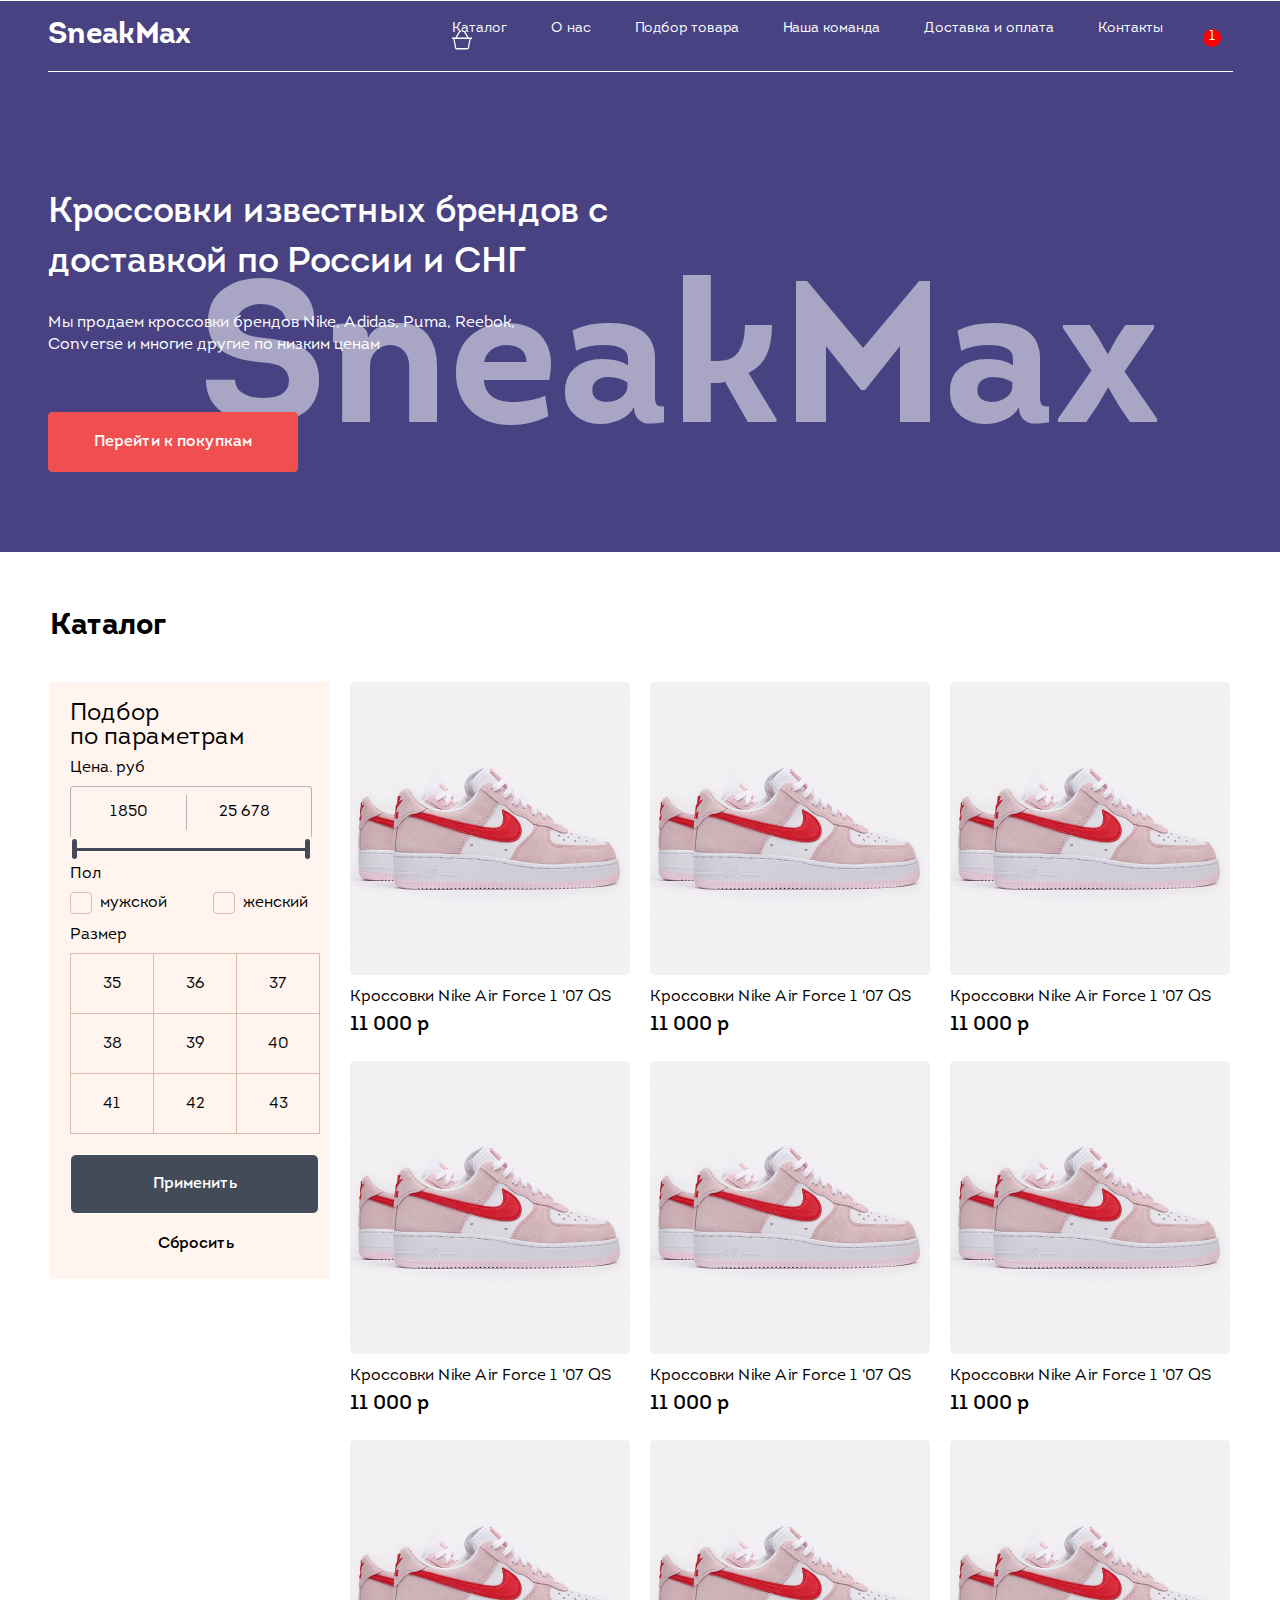
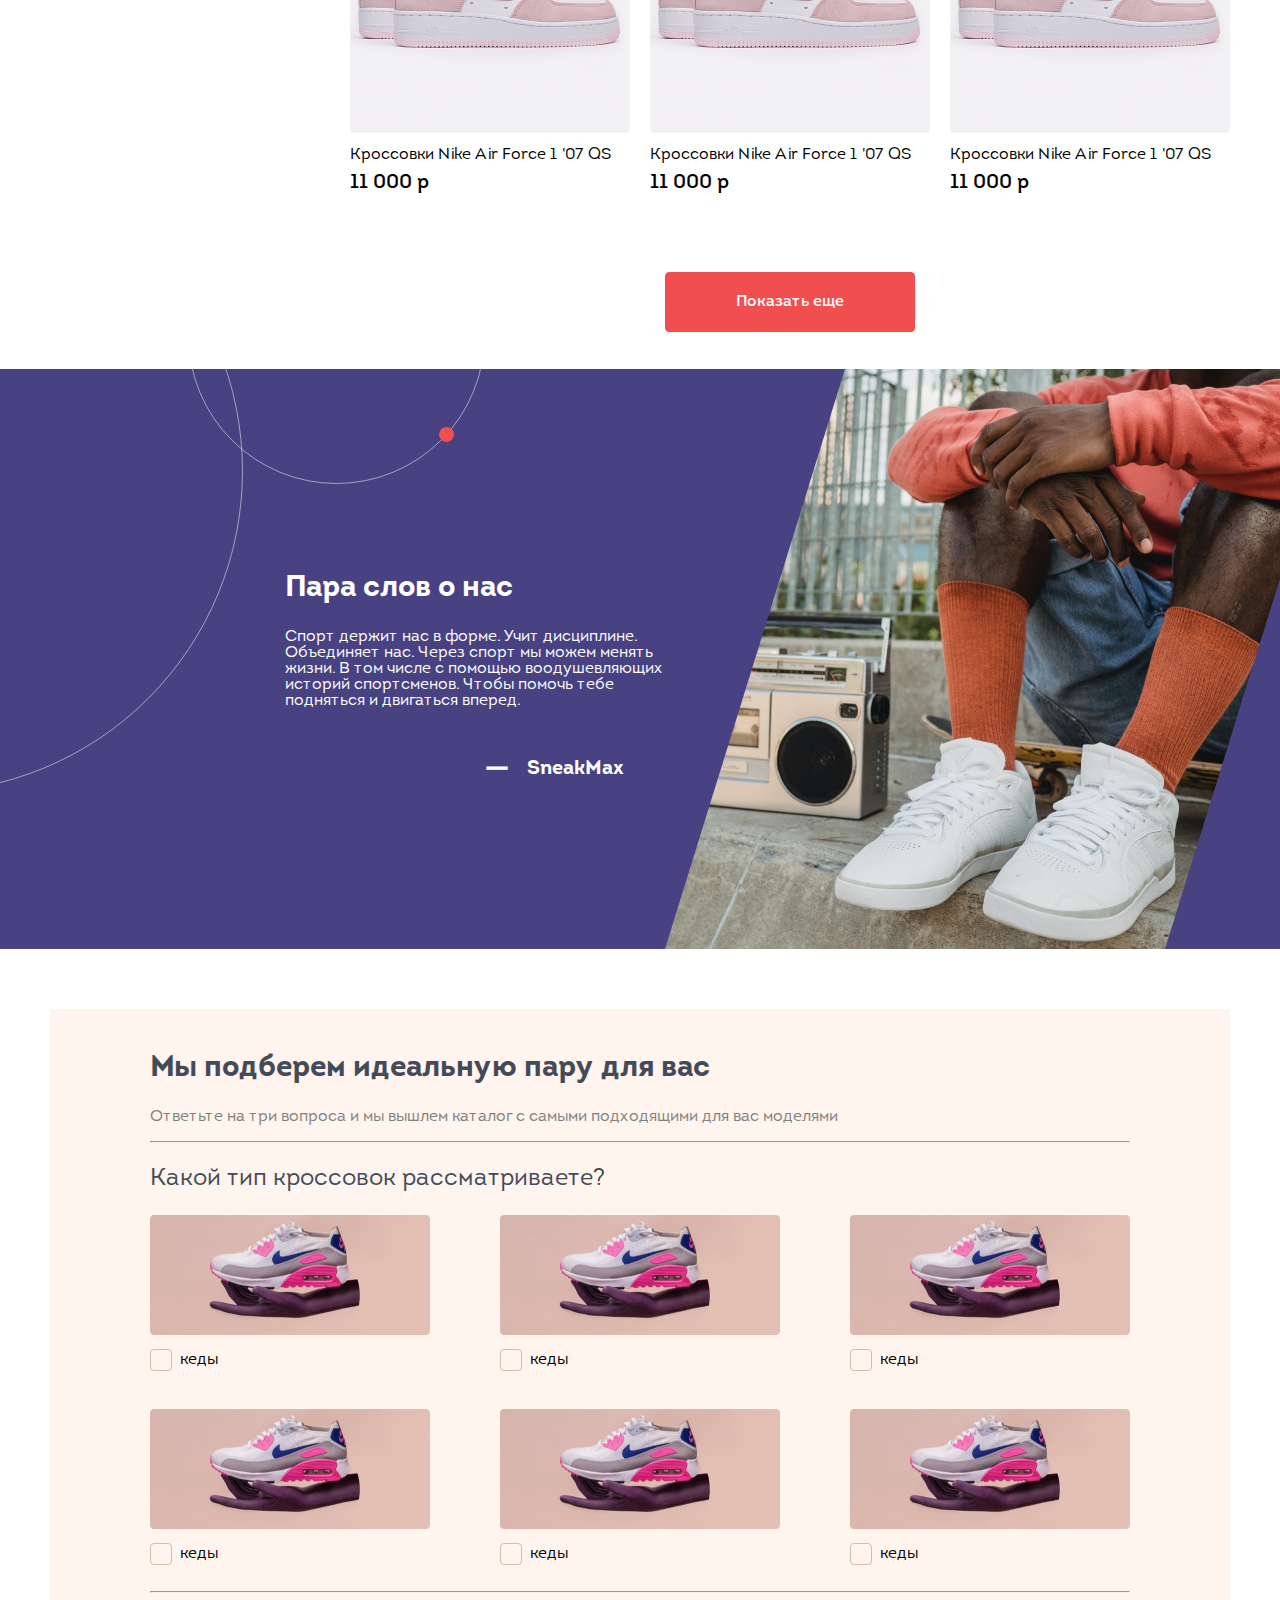
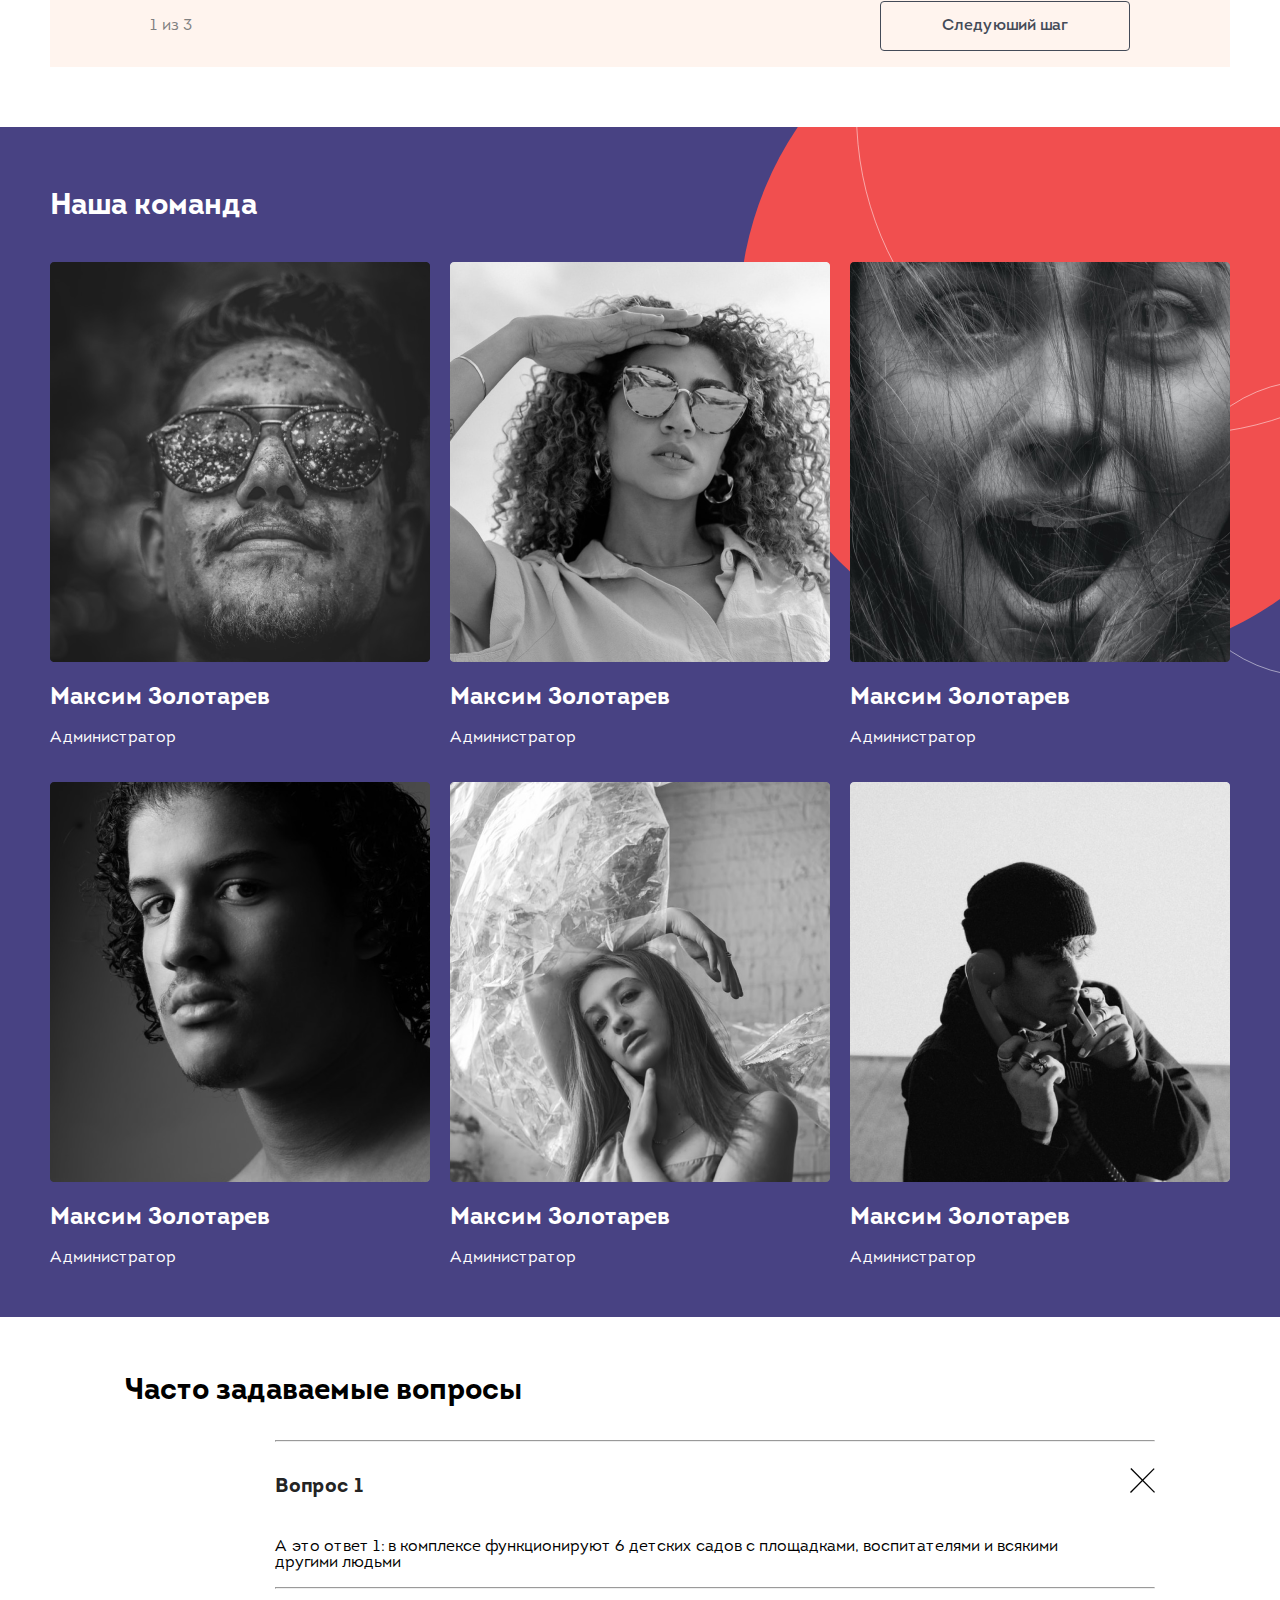
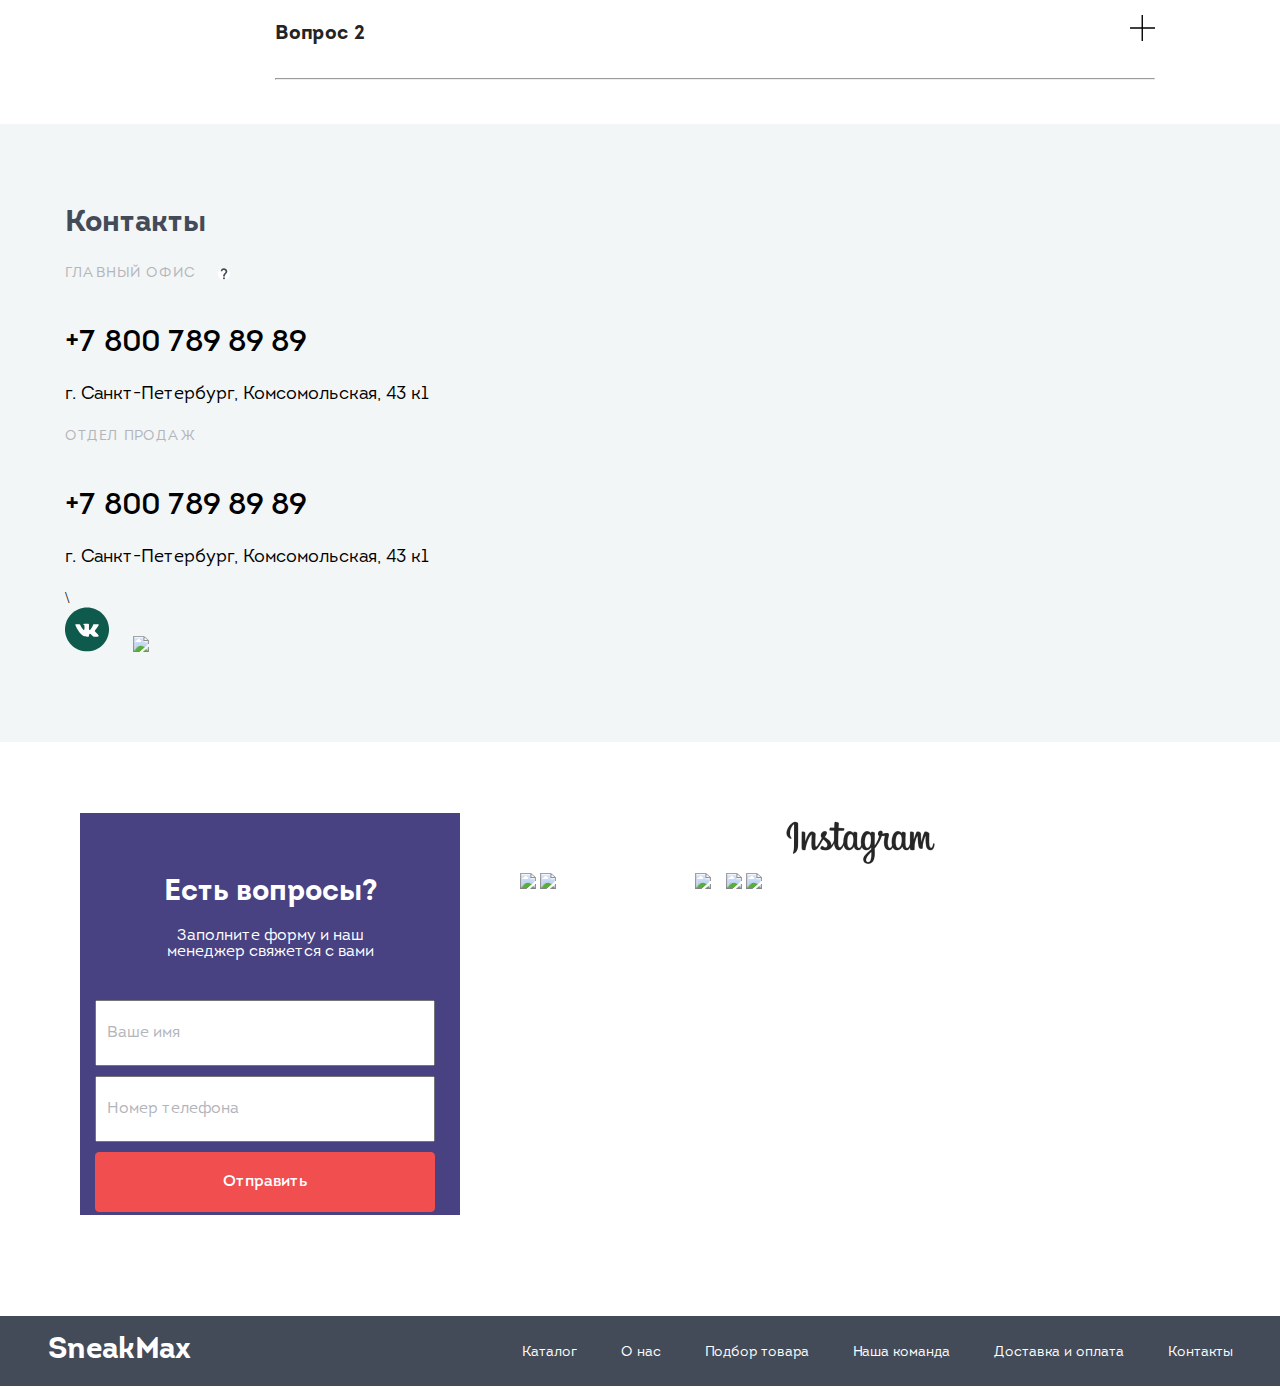
==== index.html @ 901d93c6 "Add files via upload" ====
<!DOCTYPE html>

<html xmlns="http://www.w3.org/1999/xhtml">
<head>
    <meta charset="utf-8" />
    <title>sneakMax</title>
    <link rel="stylesheet" href="css/style.css">
    <link rel="stylesheet" href="css/TwoRangers.css">
    <link rel="stylesheet" href="css/styleCheckbox.css">
    <link rel="stylesheet" href="css/styleTooltip.css">
</head>
<body>
    <header>
        <div id="divHeadNav">
            <h2>SneakMax</h2>
            <ul>
                <a href="#divCatalog"><li>Каталог</li></a>
                <a href="#divPairWordAboutUs"><li>О нас</li></a>
                <a href="#divSelectionForYou"><li>Подбор товара</li></a>
                <a href="#divOurTeam"><li>Наша команда</li></a>
                <a  href="#"> <li>Доставка и оплата</li></a>
                <a href="#contact"><li>Контакты</li></a>
                <li>
                    <!--Корзина --><img src="img/basket.svg">
                    <!--<div id="countBasket">1</div>-->
                </li>

            </ul>
            <div id="countBasket">1</div>
        </div>
    </header>
    <div id="divLogo">
        <div id="divLogoCont">
            <div id="divLogoText">
                <h1>
                    Кроссовки известных брендов
                    с доставкой по России и СНГ
                </h1>
                <p>
                    Мы продаем кроссовки брендов Nike, Adidas, Puma, Reebok, Converse и многие другие по низким ценам
                </p>
                <button class="buttonRed">Перейти к покупкам</button>
            </div>
            <div id="divLogoBigText">
                SneakMax
            </div>
        </div>
    </div>
    <div id="divCatalog">
        <div id="divCatalogCont">
            <h2>Каталог</h2>
            <div id="divCatalogFlex">
                <div id="divSelectionParam">

                    <div id="divSelectionParam2">
                        <h3>Подбор<br> по параметрам</h3>
                        <p>Цена. руб</p>
                        <div id="divPriceCont">
                            <div id="priceMin">
                                1850
                            </div>
                            <div id="priceMax">
                                25 678
                            </div>
                        </div>
                        <div class="rangeslider">
                            <input class="min input-ranges" name="range_1" type="range" min="1" max="10000" value="1">
                            <input class="max input-ranges" name="range_1" type="range" min="1" max="10000" value="10000">
                        </div>
                        <p>Пол</p>
                        <div id="divCheckbox">
                            <div class="checkboxGender">
                                <input type="checkbox" class="custom-checkbox" id="checkbox1">
                                <label for="checkbox1"></label>
                                <label for="checkbox1" class="labelForCheckbox">мужской</label>
                            </div>
                            <div class="checkboxGender">
                                <input type="checkbox" class="custom-checkbox" id="checkbox2">
                                <label for="checkbox2"></label>
                                <label for="checkbox2" class="labelForCheckbox">женский</label>
                            </div>
                        </div>
                        <p>Размер</p>
                        <table>
                            <tr>
                                <td>35</td>
                                <td>36</td>
                                <td>37</td>
                            </tr>
                            <tr>
                                <td>38</td>
                                <td>39</td>
                                <td>40</td>
                            </tr>
                            <tr>
                                <td>41</td>
                                <td>42</td>
                                <td>43</td>
                            </tr>
                        </table>
                        <button id="buttonApplyParam">Применить</button>
                        <buttom id="resetParam">Сбросить</buttom>
                    </div>


                </div>
                <div id="divSelectionProd">
                    <div>
                        <div class="product">
                            <img src="img/product.png">
                            <p>Кроссовки Nike Air Force 1 '07 QS</p>
                            <h4>11 000 р</h4>
                        </div>

                        <div class="product">
                            <img src="img/product.png">
                            <p>Кроссовки Nike Air Force 1 '07 QS</p>
                            <h4>11 000 р</h4>
                        </div>

                        <div class="product">
                            <img src="img/product.png">
                            <p>Кроссовки Nike Air Force 1 '07 QS</p>
                            <h4>11 000 р</h4>
                        </div>

                        <div class="product">
                            <img src="img/product.png">
                            <p>Кроссовки Nike Air Force 1 '07 QS</p>
                            <h4>11 000 р</h4>
                        </div>

                        <div class="product">
                            <img src="img/product.png">
                            <p>Кроссовки Nike Air Force 1 '07 QS</p>
                            <h4>11 000 р</h4>
                        </div>

                        <div class="product">
                            <img src="img/product.png">
                            <p>Кроссовки Nike Air Force 1 '07 QS</p>
                            <h4>11 000 р</h4>
                        </div>

                        <div class="product">
                            <img src="img/product.png">
                            <p>Кроссовки Nike Air Force 1 '07 QS</p>
                            <h4>11 000 р</h4>
                        </div>

                        <div class="product">
                            <img src="img/product.png">
                            <p>Кроссовки Nike Air Force 1 '07 QS</p>
                            <h4>11 000 р</h4>
                        </div>

                        <div class="product">
                            <img src="img/product.png">
                            <p>Кроссовки Nike Air Force 1 '07 QS</p>
                            <h4>11 000 р</h4>
                        </div>

                        <!--<div class="product">
                            <img src="img/product.png">
                            <p>Кроссовки Nike Air Force 1 '07 QS</p>
                            <h4>11 000 р</h4>
                        </div>

                        <div class="product">
                            <img src="img/product.png">
                            <p>Кроссовки Nike Air Force 1 '07 QS</p>
                            <h4>11 000 р</h4>
                        </div>

                        <div class="product">
                            <img src="img/product.png">
                            <p>Кроссовки Nike Air Force 1 '07 QS</p>
                            <h4>11 000 р</h4>
                        </div>-->

                    </div>
                    <button class="buttonRed">Показать еще</button>
                </div>
            </div>
        </div>
    </div>
    <div id="divPairWordAboutUs">
        <div id="divPairWordCont">
            <div id="imgFigure">
                <img src="img/figureCircles.svg">
            </div>
            <div id="wordAboutUs">
                <h2>Пара слов о нас</h2>
                <p>
                    Спорт держит нас в форме. Учит дисциплине. Объединяет нас. Через спорт мы можем менять жизни.
                    В том числе с помощью воодушевляющих историй спортсменов.
                    Чтобы помочь тебе подняться и двигаться вперед.

                </p>
                <blockquote><span>&#9135; &nbsp;</span>SneakMax</blockquote>
            </div>
            <div id="divImgAboutUs">
                <img src="img/aboutUs.png">
            </div>
        </div>
    </div>
    <div id="divSelectionForYou">
        <div id="divSelectionForYouCont">
            <h2>Мы подберем идеальную пару для вас</h2>
            <p>Ответьте на три вопроса и мы вышлем каталог с самыми подходящими для вас моделями </p>
            <hr>
            <h3>Какой тип кроссовок рассматриваете?</h3>
            <div id="divTypeSneakersFlex">
                <div class="typeSneakers">
                    <img src="img/photoSneaker.png">
                    <input type="checkbox" class="custom-checkbox" id="checkboxTypeSneakers1">
                    <label for="checkboxTypeSneakers1"></label>
                    <label for="checkboxTypeSneakers1" class="labelForCheckbox">кеды</label>
                </div>

                <div class="typeSneakers">
                    <img src="img/photoSneaker.png">
                    <input type="checkbox" class="custom-checkbox" id="checkboxTypeSneakers2">
                    <label for="checkboxTypeSneakers2"></label>
                    <label for="checkboxTypeSneakers2" class="labelForCheckbox">кеды</label>
                </div>

                <div class="typeSneakers">
                    <img src="img/photoSneaker.png">
                    <input type="checkbox" class="custom-checkbox" id="checkboxTypeSneakers3">
                    <label for="checkboxTypeSneakers3"></label>
                    <label for="checkboxTypeSneakers3" class="labelForCheckbox">кеды</label>
                </div>

                <div class="typeSneakers">
                    <img src="img/photoSneaker.png">
                    <input type="checkbox" class="custom-checkbox" id="checkboxTypeSneakers4">
                    <label for="checkboxTypeSneakers4"></label>
                    <label for="checkboxTypeSneakers4" class="labelForCheckbox">кеды</label>
                </div>

                <div class="typeSneakers">
                    <img src="img/photoSneaker.png">
                    <input type="checkbox" class="custom-checkbox" id="checkboxTypeSneakers5">
                    <label for="checkboxTypeSneakers5"></label>
                    <label for="checkboxTypeSneakers5" class="labelForCheckbox">кеды</label>
                </div>

                <div class="typeSneakers">
                    <img src="img/photoSneaker.png">
                    <input type="checkbox" class="custom-checkbox" id="checkboxTypeSneakers6">
                    <label for="checkboxTypeSneakers6"></label>
                    <label for="checkboxTypeSneakers6" class="labelForCheckbox">кеды</label>
                </div>
            </div>
            <hr>
            <div id="divNextStepFlex">
                <p>
                    1 из 3
                </p>
                <!--<div>-->
                <button class="buttonWhite" id="btnNextStep">Следуюший шаг</button>
                <!--</div>-->
            </div>
        </div>
    </div>
    <div id="divOurTeam">
        <div id="circlesRed">
            <img src="img/figureCirclesRed.svg">
        </div>
        <div id="divOurTeamCont">
            <h2>Наша команда</h2>
            <div id="divOurTeamFlex">
                <div class="memberTeam">
                    <img src="img/memberTeam1.png">
                    <h4>Максим Золотарев</h4>
                    <p>Администратор</p>
                </div>

                <div class="memberTeam">
                    <img src="img/memberTeam2.png">
                    <h4>Максим Золотарев</h4>
                    <p>Администратор</p>
                </div>

                <div class="memberTeam">
                    <img src="img/memberTeam3.png">
                    <h4>Максим Золотарев</h4>
                    <p>Администратор</p>
                </div>

                <div class="memberTeam">
                    <img src="img/memberTeam4.png">
                    <h4>Максим Золотарев</h4>
                    <p>Администратор</p>
                </div>

                <div class="memberTeam">
                    <img src="img/memberTeam5.png">
                    <h4>Максим Золотарев</h4>
                    <p>Администратор</p>
                </div>

                <div class="memberTeam">
                    <img src="img/memberTeam6.png">
                    <h4>Максим Золотарев</h4>
                    <p>Администратор</p>
                </div>
            </div>

        </div>
    </div>
    <div id="FAQ">
        <h2>Часто задаваемые вопросы</h2>
        <div id="questions">
            <hr>
            <div id="firstQuestion">
                <div class="QFlex" id="firstQuestionFlex">
                    <h4>Вопрос 1</h4>
                    <div><img src="img/cross.svg"></div>
                </div>
                <p>
                    А это ответ 1: в комплексе функционируют 6 детских садов с площадками,
                    воспитателями и всякими другими людьми
                </p>
            </div>
            <div id="otherQuestion">
                <hr>
                <div class="QFlex" id="otherQuestionFlex">
                    <h4>Вопрос 2</h4>
                    <div><img src="img/plus.svg"></div>
                </div>
                <hr>
            </div>
        </div>
    </div>
    <div id="contact">
        <div id="contactCont">
            <div id="contactFlex">
                <div id="contactText">
                    <h2>Контакты</h2>
                    <p class="office">
                        ГЛАВНЫЙ ОФИС
                        <span class="tooltip">
                            <button class="tooltip-toggle" type="button">
                                <img class="tooltip-icon" src="img/iconTooltip.svg">
                                <!--<svg class="tooltip-icon" width="9" height="9" viewBox="0 0 1 9" fill="currentColor"
                                     xmlns="http://www.w3.org/2000/svg">
                                    <g clip-path="url(#a)">
                                        <path d="M0 9h1V3H0v6ZM1 0H0v1h1V0Z" />
                                    </g>
                                </svg>-->
                            </button>
                            <span class="tooltip-text">
                                Адрес и телефон для корреспонденции, инвесторов.
                                Вопросы о доставке, качестве обслуживания и
                                товара просьба задавать в отдел продаж
                            </span>
                        </span>
                    </p>
                    <h4 class="telephone">+7 800 789 89 89</h4>
                    <p class="address">г. Санкт-Петербург, Комсомольская, 43 к1</p>
                    <p class="office">ОТДЕЛ ПРОДАЖ</p>
                    <h4 class="telephone">+7 800 789 89 89</h4>
                    <p class="address">г. Санкт-Петербург, Комсомольская, 43 к1</p>\
                    <div id="socialNetwork">
                        <a href="#"><img src="img/VK.svg"></a>
                        <a href="#"><img src="img/instagram.svg"></a>
                    </div>
                </div>
                <div id="contactMap">
                    <iframe src="https://yandex.ru/map-widget/v1/?um=constructor%3A0d640aa5077fbe593d0ab89a2c217d82729e7c5f0c27192cd488b06a9375fa2f&amp;source=constructor" width="680" height="497" frameborder="0"></iframe>
                </div>
            </div>
        </div>
    </div>
    <div id="divLastBlok">
        <div id="divLastBlokCont">
            <div id="divLastBlokFlex">
                <div id="divEndForm">
                    <h2>Есть вопросы?</h2>
                    <p>
                        Заполните форму и наш<br> менеджер свяжется с вами
                    </p>
                    <form>
                        <!-- <div>-->
                        <input type="text" value="&nbsp;&nbsp;Ваше имя">
                        <input type="text" value="&nbsp;&nbsp;Номер телефона">
                        <button class="buttonRed">Отправить</button>
                        <!-- </div>-->
                    </form>
                </div>
                <div id="divInstagram">
                    <div id="divLogoInstagram">
                        <img src="img/instagram_logo1.png">
                    </div>
                    <div id="divInstagramFlex">
                        <div class="twoImage">
                            <img src="img/rectangle1.jpg">
                            <img src="img/rectangle2.jpg">
                        </div>
                        <div class="oneImage">
                            <img src="img/rectangle3.jpg">
                        </div>
                        <div class="twoImage">
                            <img src="img/rectangle4.jpg">
                            <img src="img/rectangle5.jpg">
                        </div>
                    </div>
                </div>
            </div>
        </div>
    </div>
    <footer>
        <div id="divHeadFooter">
            <h2>SneakMax</h2>
            <ul>
                <a href="#divCatalog">
                <li>Каталог</li></a>
                <a href="#divPairWordAboutUs">
                <li>О нас</li></a>
                <a href="#divSelectionForYou">
                <li>Подбор товара</li></a>
                <a href="#divOurTeam">
                <li>Наша команда</li></a>
                <a href="#">
                <li>Доставка и оплата</li></a>
                <a href="#contact">
                <li>Контакты</li></a>
                <!--   <li>Каталог</li>
       <li>О нас</li>
       <li>Подбор товара</li>
       <li>Наша команда</li>
       <li>Доставка и оплата</li>
       <li>Контакты</li>-->
                <!--<li>-->
                <!--Корзина --><!--<img src="img/basket.svg">-->
                <!--<div id="countBasket">1</div>-->
                <!--</li>-->

            </ul>
            <!--<div id="countBasket">1</div>-->
        </div>
    </footer>
</body>
</html>
---- css/style.css ----
@font-face{
    font-family: 'Intro Book';
    src: url(../fonts/Intro-Book.ttf);
}
@font-face{
    font-family: 'Intro Regular';
    src: url(../fonts/Intro-Regular.ttf);
}
@font-face{
    font-family: 'Intro Bold';
    src: url(../fonts/Intro-Bold.ttf);
}
body {
    margin: 0;
}
a{
    font-family: Intro Book;
    font-size: 14px;
    font-weight: 400;
    line-height: 14px;
    color: white;
}
li {
    font-family: Intro Book;
    font-size: 14px;
    font-weight: 400;
    line-height: 14px;
    /*text-align: left;*/

}
h1{
    font-family: Intro Regular;
    font-size: 36px;
    font-weight: 400;
    line-height: 36px;
    /*text-align: left;*/
}
h2{
    font-family: Intro Bold;
    font-size: 30px;
    font-weight: 700;
    line-height: 30px;
    /*text-align: left;*/

}
h3{
    font-family: Intro Book;
    font-size: 24px;
    font-weight: 400;
    line-height: 24px;
    text-align: left;

}
p{
    font-family: Intro Book;
    font-size: 16px;
    font-weight: 400;
    line-height: 16px;
    text-align: left;

}
.buttonRed{
    width: 250px;
    height: 60px;
    /*margin-top: 40px;*/
    background-color: #F14F4F;
    border: 1px solid #F14F4F;
    border-radius: 4px;
    font-family: Intro Regular;
    font-size: 16px;
    font-weight: 400;
    line-height: 16px;
    text-align: center;
    color: white;
}
.buttonRed:hover{
    background-color:#CC4949;
}
.buttonRed:active{
    background-color:#8C2828;
}


.buttonWhite{
    width: 250px;
    height: 50px;
    /*margin-top: 40px;*/
    background-color: #FFFFFF00;
    border: 1px solid #444B58;
    border-radius: 4px;
    font-family: Intro Regular;
    font-size: 16px;
    font-weight: 400;
    line-height: 16px;
    text-align: center;
    color: #444B58;
}
/*.buttonWhite:hover{
    background-color:#CC4949;
}*/
.buttonWhite:active{
    background-color: #444B58;
    color: white;
}
header{
    position: fixed;
    width: 100%;
    height: 70px;
    top: 1px;
    background-color: #484283;
    z-index: 1000;
}
header #divHeadNav{
    display: flex;
    align-items:center;
    justify-content: space-between;
    width: 1185px;
    height: 70px;
    margin: 0 auto 0 auto;
  /*  padding-top: 10px;*/
    border-bottom: 1px solid white;
    background-color: #484283;
    color: white;
}
header #divHeadNav h2{
   /* margin-top: 0*/;
}
header #divHeadNav ul{
    margin: 0 0 0 180px;
}
header #divHeadNav li{
    display: inline-block;
    margin-left: 40px;
    margin-top: -20px; 
    list-style-type: none;
  /*  vertical-align: baseline;*/
}
header #divHeadNav li:first-child{
    margin-top: 1px;
    /*color: red;*/
}
#countBasket{
    position: relative;
    width: 18px;
    height: 18px;
    top: 2px;
    left: -12px;
    background-color: red;
    border-radius: 15px;
    font-family: Intro Book;
    font-size: 14px;
    font-weight: 400;
    text-align:center;
}

/*
    ������ ������� �������� ����������� �����
*/

#divLogo{

    width: 100%;
    height: 528px;
    background-color:#484283;
}
#divLogo #divLogoCont{
    position: relative;
    width: 1185px;
    height: 300px;
    top: 164px;
    margin: 0 auto 0 auto;
    z-index: 1;
}
#divLogo #divLogoCont #divLogoText{
    position: relative;
    width: 580px;
    color: white;
    z-index: 10;
}
#divLogo #divLogoCont #divLogoText h1{
    line-height: 50px;
}
#divLogo #divLogoCont #divLogoText p{
    width: 480px;
    line-height: 22px;
}
#divLogo #divLogoCont #divLogoText button{
    margin-top: 40px;
}
/*#divLogo #divLogoCont #divLogoText button{
    width: 250px;
    height: 60px;
    margin-top: 40px;
    background-color: #F14F4F;
    border: 1px solid #F14F4F;
   
}*/
#divLogo #divLogoCont #divLogoBigText{
    position: relative;
    left: 150px;
    top: -200px;
    width: 980px;
    font-family: Intro Bold;
    font-size: 200px;
    font-weight: 700;
    line-height: 200px;
    text-align: left;
    color: #FFFFFF88;
    z-index: 5;
}
/*
   ����� ������ ������� �������� ����������� �����
*/
/*
   ������ �������
*/
#divCatalog{
    width: 100%;
    min-height: 1357px;
}
#divCatalogCont{
    width: 1180px;
    height: 1257px;
    margin: 60px auto 0 auto;
}
#divCatalogCont h2{
   
    margin-bottom: 40px;
}
#divCatalogFlex{
    display: flex;
}
/* ������ ���a������*/

#divCatalogFlex #divSelectionParam{
    width: 280px;
    height: 597px;
    background-color: #FFF4EE;
}
#divCatalogFlex #divSelectionParam #divSelectionParam2{
    padding-top: 20px;
    margin-left: 20px;
}
#divCatalogFlex #divSelectionParam #divSelectionParam2 h3{
    margin: 0;
}
#divCatalogFlex #divSelectionParam #divSelectionParam2 p{
    margin: 10px 0; ;
}
#divPriceCont{
    display: flex;
    align-items: center;
    width: 240px;
    height: 50px;
    border: 1px solid #B2B5BB;
    border-bottom: none;
    border-radius: 4px 4px 0px 0px;
}
#priceMin, #priceMax{
    display: flex;
    align-items: center;
    justify-content: center;
    width: 115px;
    height: 35px;
    font-family: Intro Book;
    font-size: 16px;
    font-weight: 400;
    line-height: 16px;
    text-align: center;
}
#priceMin{
    border-right: 1px solid #B2B5BB;
}
#divSelectionParam2 #divCheckbox{
    display: flex;
    justify-content: space-between;
    width: 240px;
    height: 25px;
}
#divSelectionParam2 #divCheckbox .checkboxGender{
    width: 97px;
}
#divSelectionParam2 table{
    border-collapse: collapse;
}
#divSelectionParam2 table td{
    width: 80px;
    height: 57px;
    border-collapse: collapse;
    border: 1px solid #DBBBA9;
    font-family: Intro Book;
    font-size: 16px;
    font-weight: 400;
    line-height: 16px;
    text-align: center;

    /* padding: 0;*/
}
#buttonApplyParam{
    width: 249px;
    height: 60px;
    background-color: #444B58;
    border: 1px solid #ffffff;
    border-radius: 6px;
    margin-top: 20px;
    font-family: Intro Regular;
    font-size: 16px;
    font-weight: 400;
    line-height: 16px;
    text-align: center;
    color: white;
}
#divSelectionParam2 #resetParam{
    position: relative;
    width: 72px;
    height: 16px;
    left: 88px;
    top: 20px;
    font-family: Intro Regular;
    font-size: 16px;
    font-weight: 400;
    line-height: 16px;
    text-align: center;

}
/* ����� ������*/
#divSelectionProd {
   /* display: flex;
    flex-wrap: wrap;
    align-content: flex-start;
    gap: 20px;*/
    width: 880px;
    min-height: 1257px;

    margin-left: 20px;
}
#divSelectionProd>div{
    display: flex;
    flex-wrap: wrap;
    align-content: flex-start;
    gap: 20px;
    width: 880px;
    height: 1180px;

    /*margin-left: 20px;*/
}
#divSelectionProd>div .product{
    width: 280px;
    height: 359px;
    /*background-color: #cccccc;*/
}
#divSelectionProd>div .product img{
}
#divSelectionProd>div .product p{
    margin: 10px 0;
    font-family: Intro Book;
    font-size: 16px;
    font-weight: 400;
    line-height: 16px;
    text-align: left;
}
#divSelectionProd>div .product h4{
    margin: 0;
    font-family: Intro Regular;
    font-size: 20px;
    font-weight: 400;
    line-height: 20px;
    text-align: left;
}
#divSelectionProd .buttonRed{
    display: block;
    margin: 10px auto 10px auto;
}
/*
    ����� ������ �������
*/
/*
    ������ "���� ���� � ���"
*/

#divPairWordAboutUs{
    width: 100%;
    height: 580px;
    background-color: #484283;
}
#divPairWordCont{
    display: flex;
    justify-content: center;
    width: 100%;
    height: 580px;
    /*margin: 0 auto 0 auto;*/
}
#wordAboutUs{
    width: 450px;
    margin-left: -200px;
    margin-top: 180px;
    color: white;
}
#wordAboutUs p{
    width: 380px;
    height: 110px;
}
#wordAboutUs blockquote{
    font-family: Intro Bold;
    font-size: 20px;
    font-weight: 700;
    line-height: 20px;
    text-align: right;
}
#wordAboutUs blockquote span{
    display: inline-block;
    position: relative;
    top: 4px;
    font-size: 40px;
    line-height: 10px;
}
/*
    �����  ������ "���� ���� � ���"
*/
/*
    ������ ������ ��������
*/

#divSelectionForYou{
    width: 1180px;
    height: 658px;
    margin: 60px auto 0 auto;
    background-color: #FFF4EE;
}
#divSelectionForYouCont{
    width: 980px; /*1180-100*2*/
    height: 618px;/*658-20*2*/
    margin: 0px 100px;
    padding-top: 20px;
 
}
#divSelectionForYouCont h2{
    color:#444B58;
}
#divSelectionForYouCont p{
    color: #808080;
}
#divSelectionForYouCont h3{
    color: #444B58;
}
#divTypeSneakersFlex{
    display: flex;
    flex-wrap: wrap;
    gap: 20px 70px;
    width: 980px;
    height: 368px;/*154*2+20+40*/
}
.typeSneakers img{
    margin-bottom: 10px;
}
#divNextStepFlex{
    display: flex;
    align-items: center;
    justify-content: space-between;
 /*   height: 50px;*/
}
/*#divNextStepFlex div:first-child{
   height: 50px;
}
#divNextStepFlex #btnNextStep{

}*/
/*
    ����� ������ ������ ��������
*/
/*
   ������ ���� �������
*/

#divOurTeam{
    width: 100%;
    height:1190px;
    background-color: #484283;
    margin-top: 60px;
}
#circlesRed{
    width: 100%; /*1300px;*/
    height: 560px;
    margin: 0 auto 0 auto;
}
#divOurTeam>#circlesRed>img{
   float: right;
}
#divOurTeamCont{
    width: 1180px;
    height: 1050px;
    margin: 0 auto 0 auto;
    padding-top: 40px;
    color: white;
}
#divOurTeamCont>h2{
    position: relative;
    top: -560px;
    margin-bottom: 40px;

}
#divOurTeamFlex{
     display: flex;
     position: relative;
     flex-wrap: wrap;
     align-items: flex-start;
     gap: 40px 20px;
     width: 1180px;
     top: -560px;
 }
.memberTeam{
   
    width: 380px;
    height: 480px;
}
.memberTeam>img{
    width: 380px;
    height: 400px;
}
.memberTeam>h4{
    /*padding-top: 0px;*/
    margin-top: 20px;
    margin-bottom: 20px;
    font-family: Intro Bold;
    font-size: 24px;
    font-weight: 700;
    line-height: 24px;
    text-align: left;
}
.memberTeam>p{
    margin-top: 20px;
}
/*
    ����� ������ ���� �������
*/
/*
    ������ ����� ���������� �������
*/

#FAQ{
    width: 1030px;
    height: 287px;
    margin: 60px auto 0 auto;
}
#questions{
    width: 880px;
    float: right;
}
#firstQuestion{
}
/*#firstQuestionFlex*/ .QFlex{
    display: flex;
    justify-content: space-between;
}
/*#firstQuestionFlex*/.QFlex>div{
    margin-top: 18px;
   
}
/*#firstQuestionFlex*/.QFlex>h4{

    font-family: Intro Bold;
    font-size: 20px;
    font-weight: 400;
    line-height: 20px;
    text-align: left;
    color: #242424;
}
#firstQuestion p{
    width: 800px;
}
#otherQuestion{
/*    border-top: 1px solid #242424;
    border-bottom: 1px solid #242424;*/
}
/*
    ����� ������ ����� ���������� �������
*/
/*
    ������ ��������
*/

#contact{
    width: 100%;
    height:618px;
    background-color: #F3F6F6 ;
}
#contactCont{
    width: 1150px;
    height: 498px;/*618-60*2*/
    margin: 60px auto 0 auto;

}
#contactFlex{
    display: flex;
    justify-content: space-between;
    width: 100%;
    padding-top: 60px;

}
#contactText{
    width: 380px;
}
#contactText h2{
    color: #444B58;
}

#contactText p.office{
    font-family: Intro Book;
    font-size: 14px;
    font-weight: 400;
    line-height: 19.6px;
    letter-spacing: 0.08em;
    text-align: left;
    color: #B2B5BB;
}
#contactText p.address{
    font-family: Intro Book;
    font-size: 18px;
    font-weight: 400;
    line-height: 25.2px;
    text-align: left;

}
#contactText h4.telephone{
    margin-bottom: 10px;
    font-family: Intro Regular;
    font-size: 30px;
    font-weight: 400;
    line-height: 42px;
    text-align: left;
}
#contactText #socialNetwork img:first-child{
    margin-right: 20px;
}
/*
    ����� ������ ��������
*/
/*  
    ������ ��������� ����
*/

#divLastBlok{
    width: 100%;
    height: 420px;
}
#divLastBlokCont{
    width: 1120px;
    height: 413px;
    margin: 71px auto 0 auto;
}
#divLastBlokFlex{
    display: flex;
    justify-content: center;
    gap: 60px;
}
#divEndForm{
    width: 380px;
    height: 402px;
    background-color:#484283;
}
#divEndForm h2{
    padding-top: 40px;
    margin-bottom: 20px;
    text-align: center;
    color: white;
}
#divEndForm p{
    margin-bottom: 40px;
    text-align: center;
    color: white;
}
#divEndForm form/*>div*/{
    width: 350px;
    margin: 0 auto 0 auto;
}
#divEndForm input[type=text]{
    width: 332px;
    height: 60px;
    margin-bottom: 10px;
    font-family: Intro Book;
    font-size: 16px;
    font-weight: 400;
    line-height: 22.4px;
    text-align: left;
    color:#B2B5BB;

}
#divEndForm button{
    width: 340px;
}
#divInstagram{
    width: 680px;
    height: 337px;
}
#divLogoInstagram{
    width: 157px;
    margin: 0 auto 0 auto;
}
#divInstagramFlex{
    display: flex;
    gap: 15px;
}
#divInstagramFlex .twoImage{
    width: 160px;
}
#divInstagramFlex .twoImage img{
    margin-bottom: 10px;
}
/*
    ����� ������ ��������� ����
*/
/* FOOTER*/
footer{
    position: relative;
    width: 100%;
    height: 70px;
    top: 1px;
    background-color: #444B58;
    margin-top: 82px;
    z-index: 1000;
}
footer #divHeadFooter{
    display: flex;
    align-items:center;
    justify-content: space-between;
    width: 1185px;
    height: 70px;
    margin: 0 auto 0 auto;
  /*  padding-top: 10px;*/
    border-bottom: 1px solid white;
    background-color: #444B58;
    color: white;
}
footer #divHeadFooter h2{
   /* margin-top: 0*/;
}
footer #divHeadFooter ul{
    margin: 0 0 0 180px;
}
footer #divHeadFooter li{
    display: inline-block;
    margin-left: 40px;
    margin-top: -20px; 
    list-style-type: none;
  /*  vertical-align: baseline;*/
}
footer #divHeadFooter li:first-child{
    margin-top: 1px;
    /*color: red;*/
}
---- css/TwoRangers.css ----
/* Range Slider */
.input-ranges[type='range'] {
  width: 238px;
  height: 30px;
  overflow: hidden;
  outline: none;
}

.input-ranges[type='range'],
.input-ranges[type='range']::-webkit-slider-runnable-track,
.input-ranges[type='range']::-webkit-slider-thumb {
  -webkit-appearance: none;
  background: none;
}

.input-ranges[type='range']::-webkit-slider-runnable-track {
  width: 240px;
  height: 3px;
  background: var(--color-headline);
}

.input-ranges[type='range']:nth-child(2)::-webkit-slider-runnable-track {
  background: #444B58;/* black;*//*none;*/
}

.input-ranges[type='range']::-webkit-slider-thumb {
  position: relative;
  height: 20px;
  width: 5px;
  margin-top: -9px;
  background:  #444B58;
  border: 1px solid var(--color-headline);
  border-radius: 3px;
  cursor: pointer;
  z-index: 1;
  transition: .5s;
  -webkit-transition: .5s;
  -moz-transition: .5s;
  -ms-transition: .5s;
  -o-transition: .5s;
}

.input-ranges[type='range']::-webkit-slider-thumb:hover {
  background: #eaefff;
  border: 1px solid var(--color-primary);
  outline: .5px solid var(--color-primary);
}

.input-ranges[type='range']::-webkit-slider-thumb:active {
  cursor: grabbing;
}

.input-ranges[type='range']:nth-child(1)::-webkit-slider-thumb {
  z-index: 2;
}

.rangeslider {
  font-family: sans-serif;
  font-size: 14px;
  position: relative;
  height: 20px;
  width: 210px;
  display: inline-block;
  margin-top: -5px;
}

.rangeslider input {
  position: absolute;
}

.rangeslider span {
  position: absolute;
  margin-top: 20px;
  left: 0;
}

.rangeslider .right {
  position: relative;
  float: right;
  margin-right: -5px;
}
---- css/styleCheckbox.css ----
.custom-checkbox {
  position: absolute;
  z-index: -1;
  opacity: 0;
 }
.custom-checkbox/*+label*/ {
  display: inline-flex;
  align-items: center;
  user-select: none;
 /* margin-top: -10px;*/

}
.custom-checkbox+label::before {
  content: '';
  display: /*inline-*/block;
  position: relative;
  width: 20px;
  height: 20px;
  top: 40px;
  flex-shrink: 0;
  flex-grow: 0;
  border: 1px solid #DBBBA9;
  border-radius: 0.25em;
  margin-right: 0.5em;
  margin-top: -40px;

  background-repeat: no-repeat;
  background-position: center center;
  background-size: 50% 50%;
}
.custom-checkbox:checked+label::before {
  border-color: #DBBBA9;
  background-color: #FFFFFF00;
  /*content: '1';*/
  background-image: url('../img/check.svg');
/*  background-image: url("data:image/svg+xml,%3csvg xmlns='http://www.w3.org/2000/svg' viewBox='0 0 8 8'%3e%3cpath fill='%23fff' d='M6.564.75l-3.59 3.612-1.538-1.55L0 4.26 2.974 7.25 8 2.193z'/%3e%3c/svg%3e");
*/}
.labelForCheckbox{
    display: inline-block;
    position: relative;
    left: 30px;
    top: 19px;
    /*margin-bottom: 10px;*/
    font-family: Intro Book;
    font-size: 16px;
    font-weight: 400;
    line-height: 16px;
    text-align: left;
 
}
---- css/styleTooltip.css ----
.tooltip-toggle {
  border: none;
  background-color: white;/* #83b3d3;*/
  padding: 0;
  margin: 0;
  display: block;
  border-radius: 15px;
}
.tooltip-icon {
  width: 12px;
  height: 12px;
  color: #83b3d3;
  
  display: block;
}

.tooltip-toggle:hover .tooltip-icon {
  color:#68a2ca;
  border-radius: 15px;
}

/*.tooltip-text {
  font-family: Intro Book;
  background-color: #333333;
  color: #FFFFFF;
  font-size: 16px;
  line-height: 20px;
  font-weight: 400;
  text-transform: none;
  padding: 20px 18px 18px 22px;
  border-radius: 10px;
  display: block;
  width: 256px;
}*/

.tooltip {
  position: absolute;
  margin-top: 4px;
  margin-left: 22px;
 /* width: 25px;
  height: 25px;*/
}

.tooltip-text {
  font-family: Intro Book; /*/ ����� ������ /*/
  background-color: white;/*#333333;*/ /*/ ���� ���� /*/
  color: black;/* #FFFFFF;*//* / ���� ������ /*/
  font-size: 14px; /*/ ������ ������ /*/
  line-height: 20px;/* / ������ ������ /*/
  font-weight: 400;/* / �������� ������ /*/
  text-transform: none; /*/ �������������� ������ /*/
  padding: 5px;/*20px 18px 18px 22px;*//* / ������� ������ �������� /*/
  border-radius: 10px; /*/ ���������� ����� /*/
  width: 426px; /*/ ������ �������� /*/
  position: absolute; /*/ ���������������� �������� /*/
  bottom: 200%;/* / ������������ �������� ������������ ������� ���� /*/
  left: -10%;/* / ������������ �������� ������������ ������ ���� /*/
  z-index: 1; /*/ ��������� ��������� �������� /*/
  transform: translateX(-10%); /*/ ����� �������� �� ����������� /*/
  display: none; /*/ �������� ������� �� ��������� /*/
}
.tooltip-text::after {
  /* ��� ������ */
  content: '';
  position: absolute;
  top: 100%;
  left: 43px;
  border: 8px solid transparent;
  border-top-color: rgba(255,255,255,.8);
}
.tooltip-toggle:hover + .tooltip-text,
.tooltip-toggle:focus + .tooltip-text {
  display: block;
}
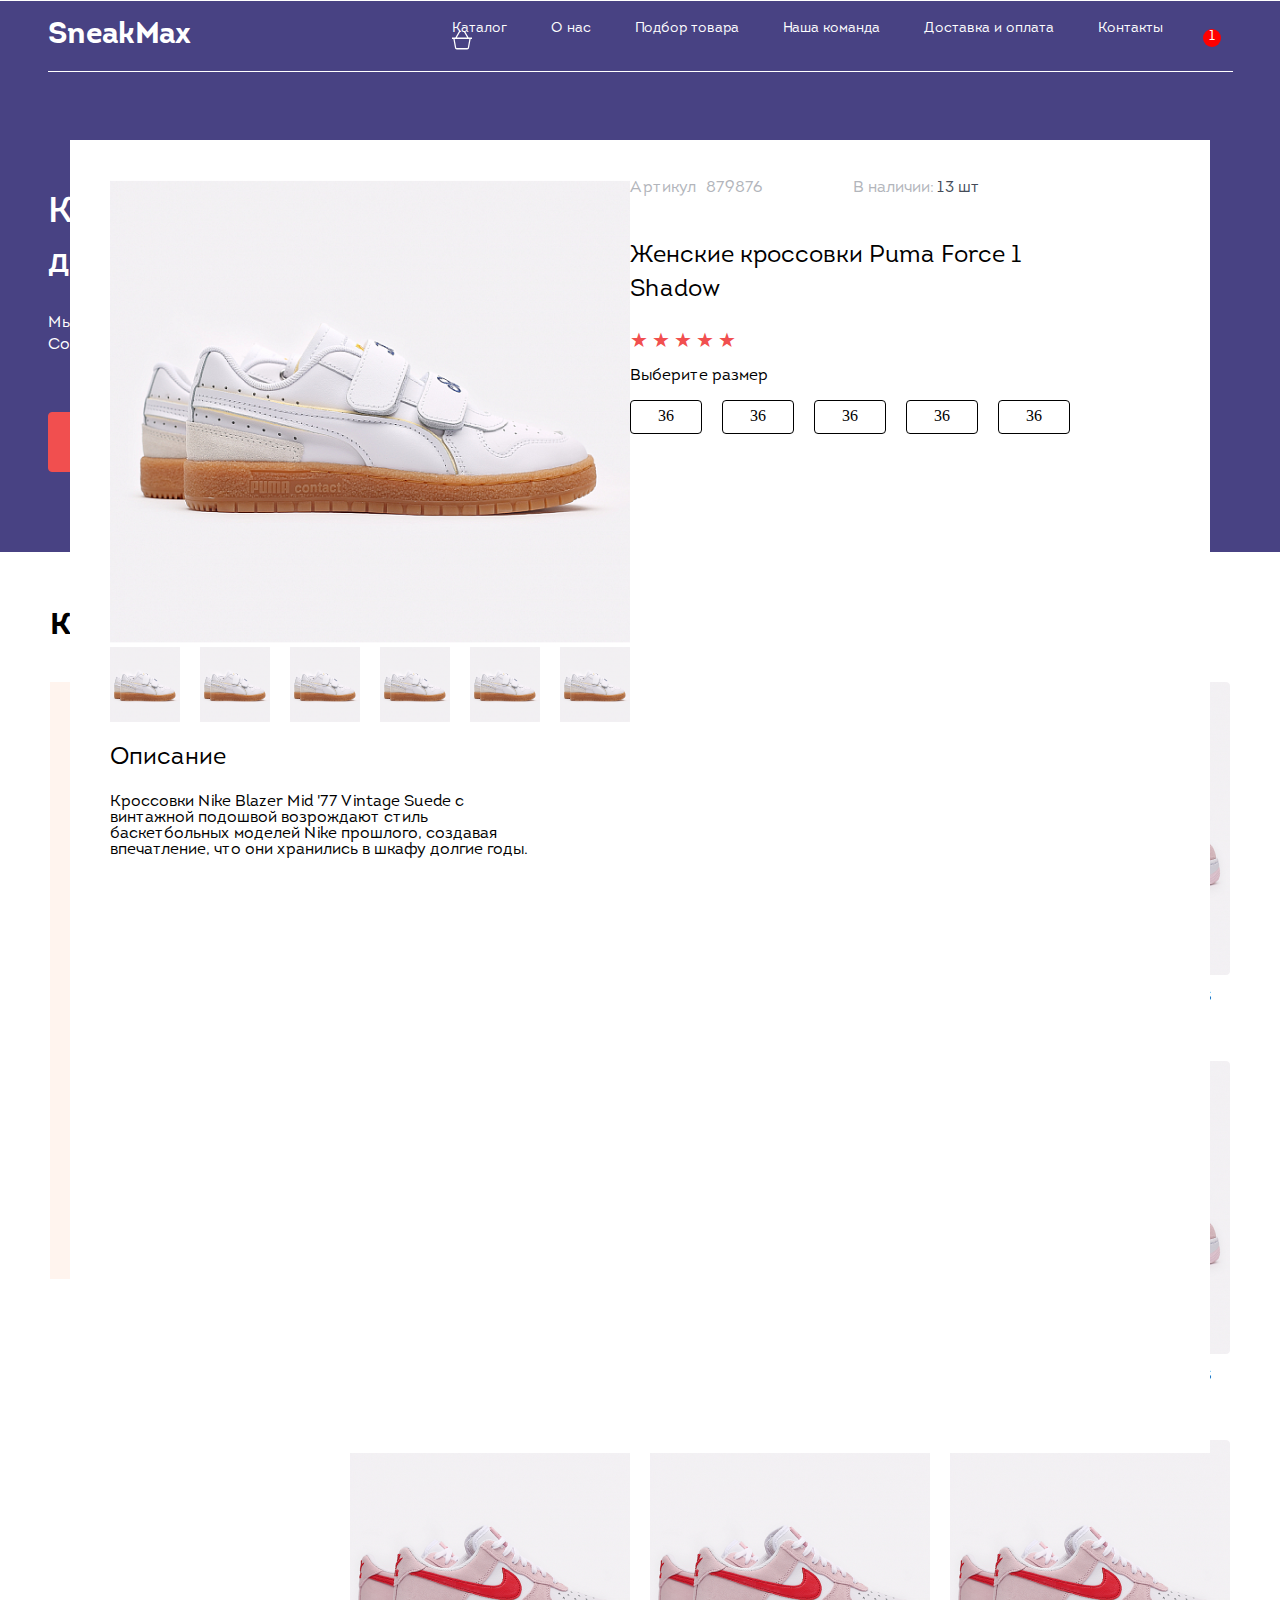
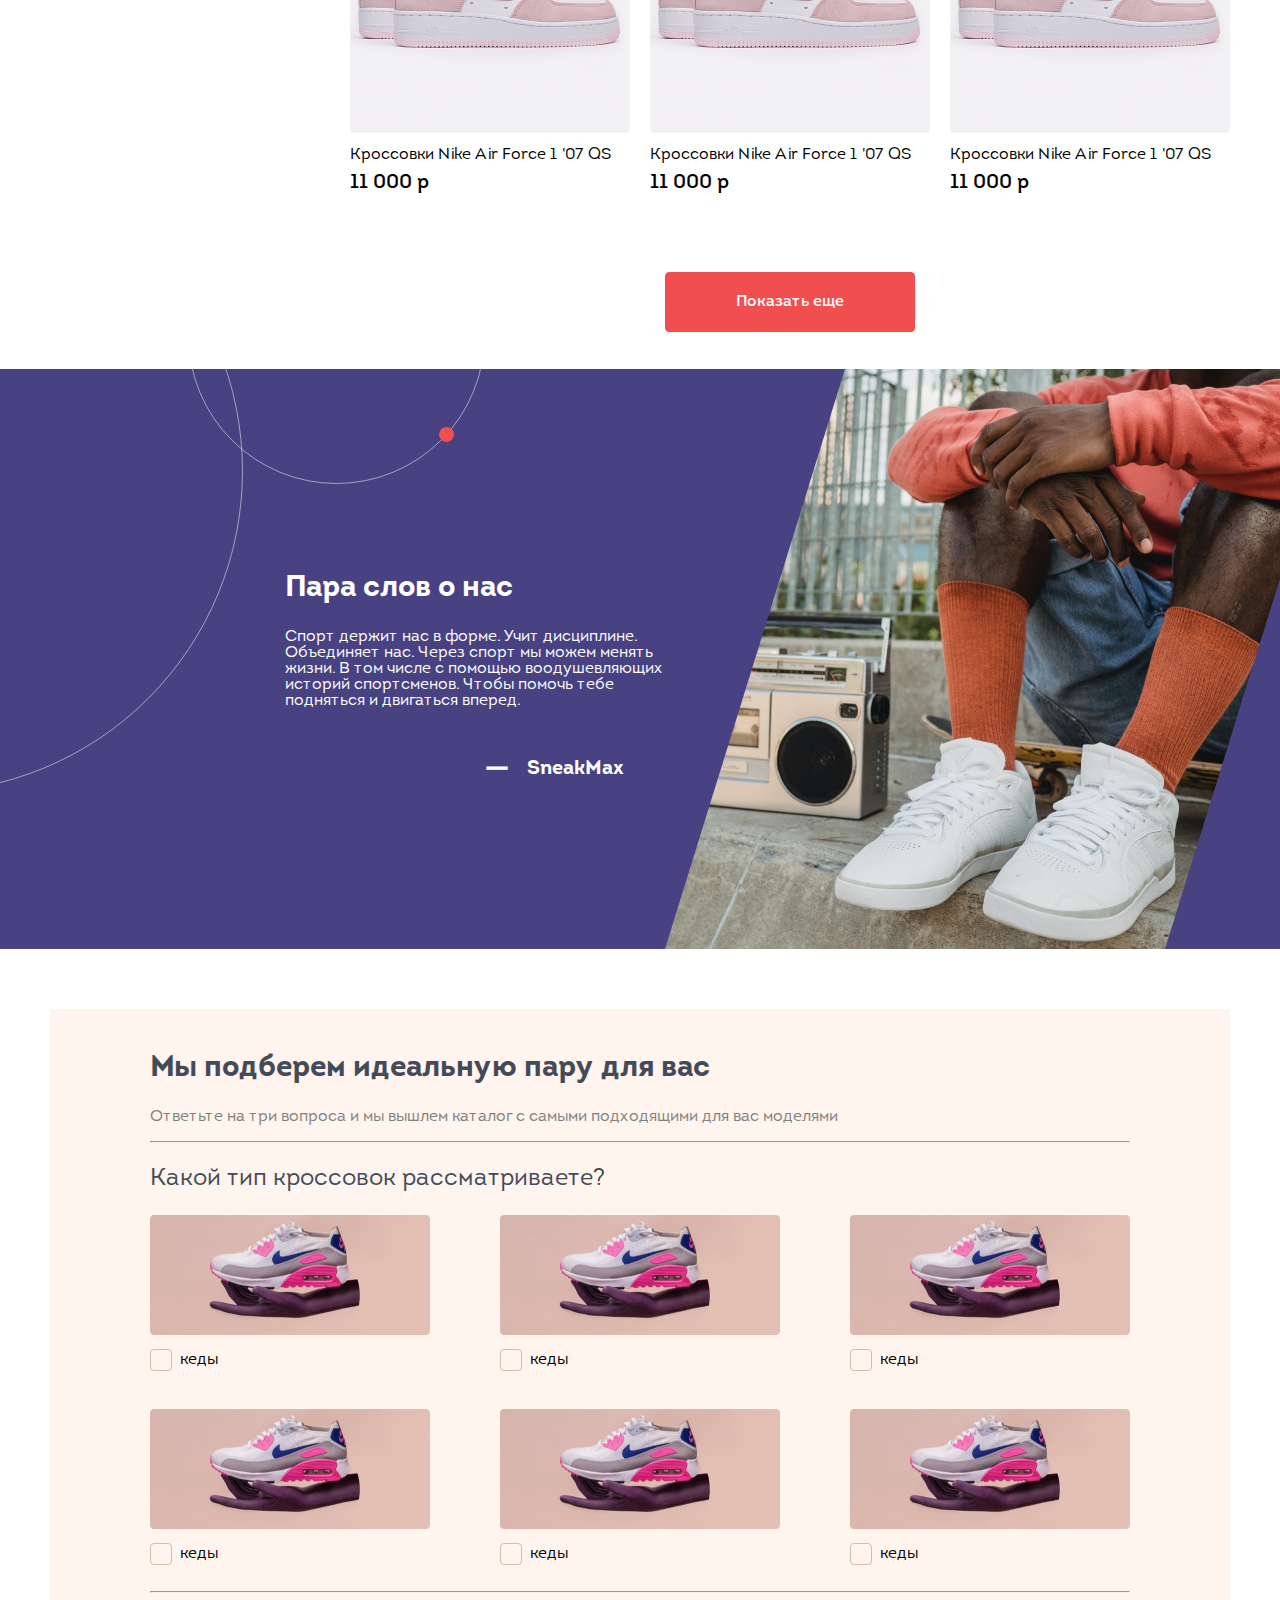
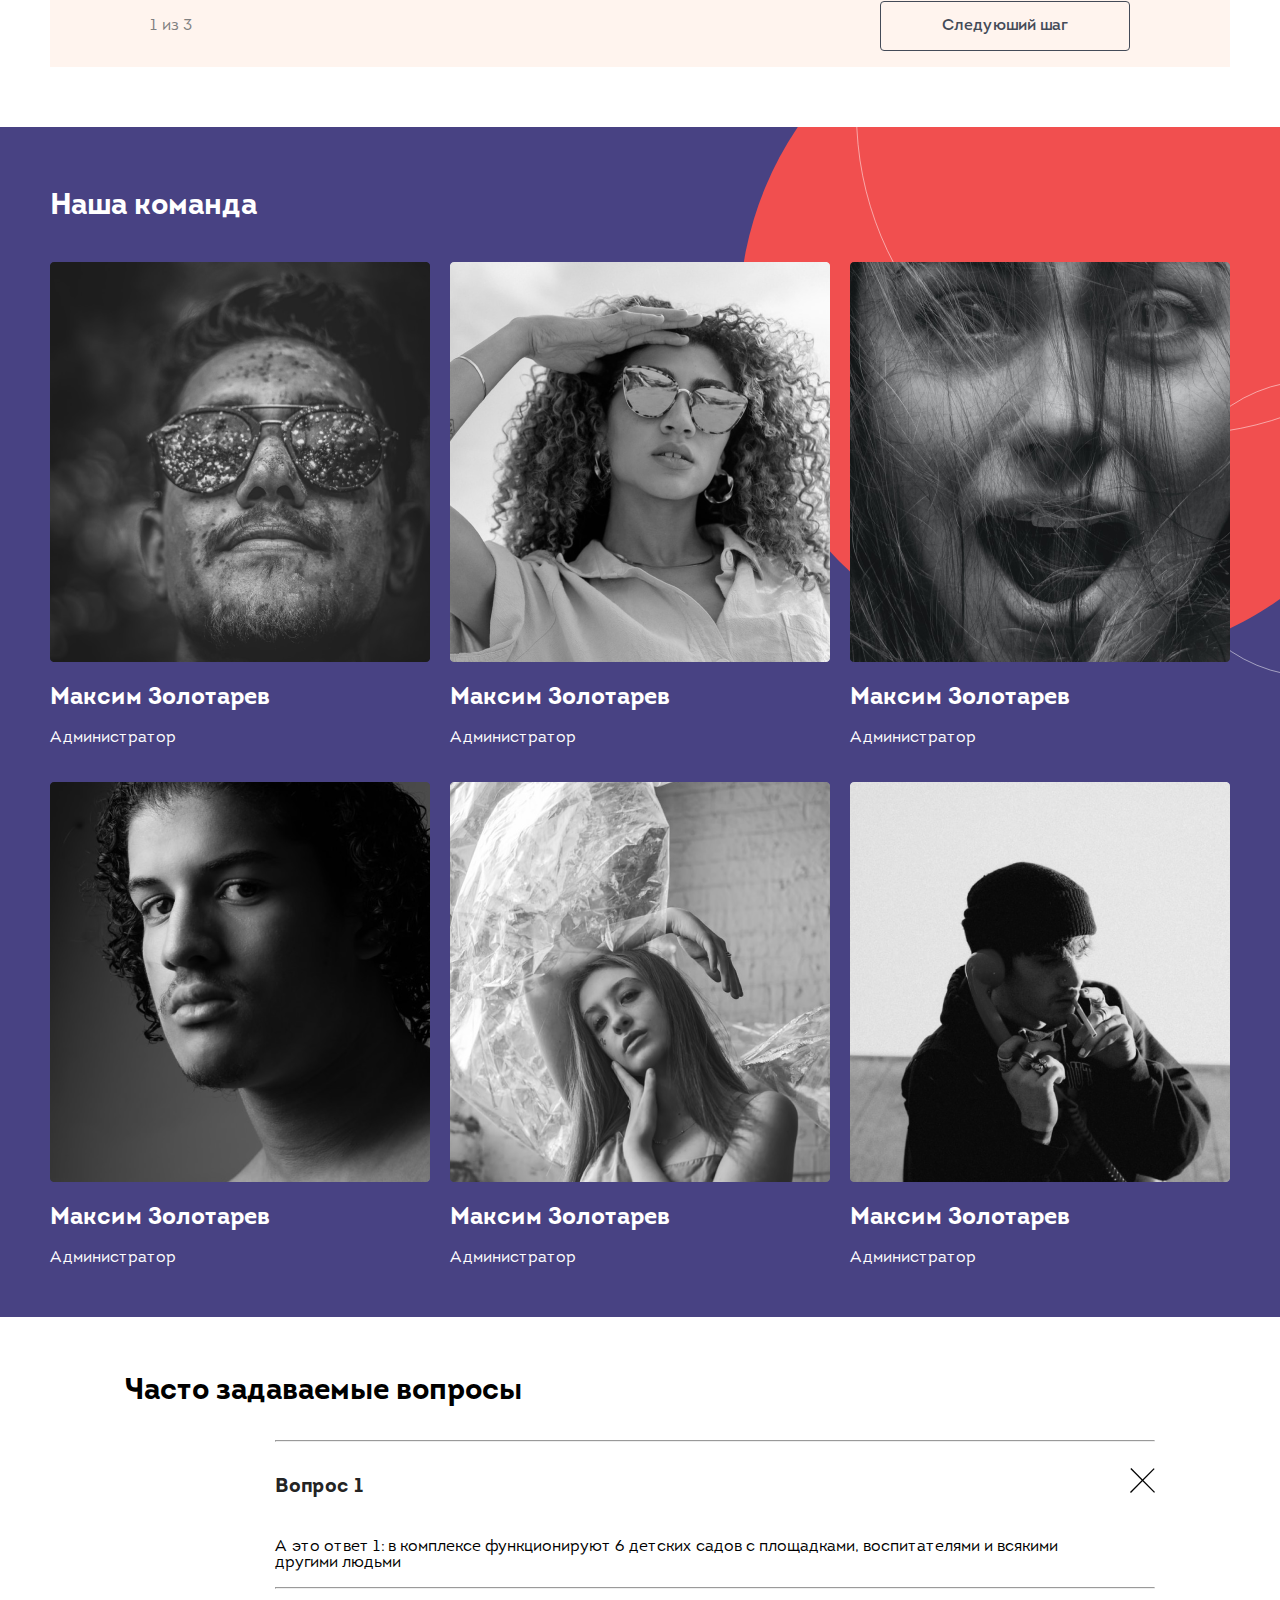
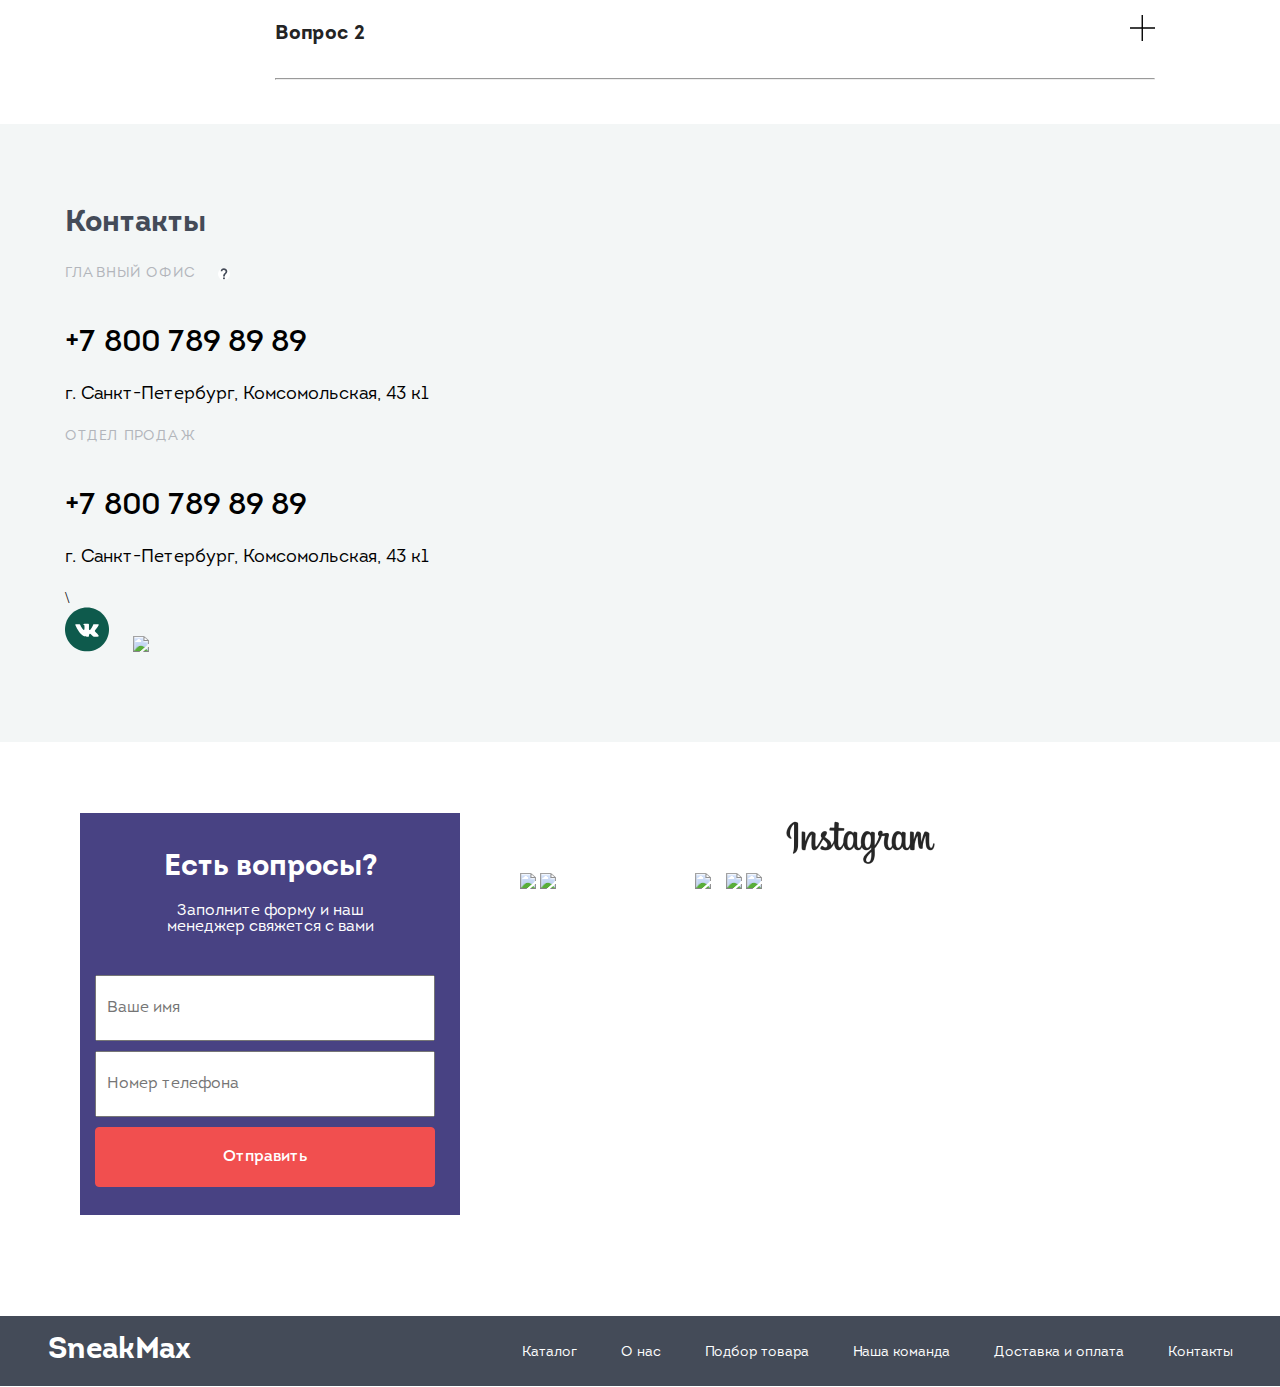
==== commit 7ff938d3: "Add files via upload" ====
--- a/index.html
+++ b/index.html
@@ -184,6 +184,75 @@
             </div>
         </div>
     </div>
+
+<!--            MODAL window-->
+
+    <div id="divModalProduct">
+        <div id="divModalProductCont">
+            <div id="divModalProductFlex">
+                <div id="divProductLeft">
+                    <img src="img/productModal.png">
+                    <div id="divLineUp">
+                        <img src="img/productModal.png">
+                        <img src="img/productModal.png">
+                        <img src="img/productModal.png">
+                        <img src="img/productModal.png">
+                        <img src="img/productModal.png">
+                        <img src="img/productModal.png">
+                    </div>
+                    <h3>Описание</h3>
+                    <div id="divProductDescription">
+                        <p>
+                            Кроссовки Nike Blazer Mid '77 Vintage Suede с винтажной подошвой возрождают стиль баскетбольных моделей
+                            Nike прошлого, 
+                            создавая впечатление, что они хранились в шкафу долгие годы.
+                        </p>
+                    </div>
+                </div>
+                <div id="divProductRight">
+                    <div id="divArticleAndCount">
+                        <div id="divArticle">
+                            <p>Артикул</p>
+                            <p>879876</p>
+                        </div>
+                        <div id="divCount">
+                            <p>В наличии: <span>13 шт</span></p>
+                        </div>
+                        
+                    </div>
+                    <h4>Женские кроссовки Puma Force 1 Shadow</h4>
+                    <div id="divRating">
+                        <span>&#9733;</span>
+                        <span>&#9733;</span>
+                        <span>&#9733;</span>
+                        <span>&#9733;</span>
+                        <span>&#9733;</span>
+                    </div>
+                    <p>Выберите размер</p>
+                    <div id="divSelectSize">
+                        <div class="divSize">
+                            36
+                        </div>
+                        <div class="divSize">
+                            36
+                        </div>
+                        <div class="divSize">
+                            36
+                        </div>
+                        <div class="divSize">
+                            36
+                        </div>
+                        <div class="divSize">
+                            36
+                        </div>
+                    </div>
+                </div>
+            </div>
+        </div>
+    </div>
+
+
+
     <div id="divPairWordAboutUs">
         <div id="divPairWordCont">
             <div id="imgFigure">
@@ -384,8 +453,8 @@
                     </p>
                     <form>
                         <!-- <div>-->
-                        <input type="text" value="&nbsp;&nbsp;Ваше имя">
-                        <input type="text" value="&nbsp;&nbsp;Номер телефона">
+                        <input type="text" placeholder="&nbsp;&nbsp;Ваше имя">
+                        <input type="text" placeholder="&nbsp;&nbsp;Номер телефона">
                         <button class="buttonRed">Отправить</button>
                         <!-- </div>-->
                     </form>
--- a/css/style.css
+++ b/css/style.css
@@ -659,7 +659,7 @@
     background-color:#484283;
 }
 #divEndForm h2{
-    padding-top: 40px;
+    margin-top: 40px;
     margin-bottom: 20px;
     text-align: center;
     color: white;
@@ -682,7 +682,7 @@
     font-weight: 400;
     line-height: 22.4px;
     text-align: left;
-    color:#B2B5BB;
+    color: black;/*#B2B5BB;*/
 
 }
 #divEndForm button{
@@ -709,7 +709,7 @@
 /*
     ����� ������ ��������� ����
 */
-/* FOOTER*/
+/*          FOOTER*/
 footer{
     position: relative;
     width: 100%;
@@ -747,4 +747,101 @@
 footer #divHeadFooter li:first-child{
     margin-top: 1px;
     /*color: red;*/
+}
+/*           END FOOTER           */
+
+/*   ��������� ����*/
+/*������������������������������������������*/
+/*          ���� �������*/
+#divModalProduct{
+  /*  position: fixed;
+    left: 50%;
+    top: 50%;
+  
+    transform: translate(-50%,-50%); */
+    position: absolute;
+    left: 50%;
+    top: 140px;
+
+    width: 1140px;
+    height:1313px;
+    transform: translate(-50%,-0%);
+    /*margin: 0 auto 0 auto;*/
+    background-color: white;
+    z-index: 2000;
+}
+#divModalProductCont{
+    margin: 40px;
+}
+#divModalProductFlex{
+    display: flex;
+}
+
+#divModalProductFlex #divProductLeft{
+
+}
+
+#divModalProductFlex #divProductLeft #divLineUp{
+    display: flex;
+    gap: 20px;
+}
+#divModalProductFlex #divProductLeft #divLineUp img{
+    width: 70px;
+    height: 75px;
+}
+#divModalProductFlex #divProductLeft h3{
+}
+#divModalProductFlex #divProductLeft #divProductDescription{
+    width: 430px;
+    height: 68px;
+}
+#divModalProductFlex #divProductRight{
+
+}
+#divModalProductFlex #divProductRight #divArticleAndCount{
+    display: flex;
+    justify-content: space-between;
+    width: 350px;
+    height: 20px;
+}
+#divModalProductFlex #divProductRight #divArticle{
+    display: flex;
+    gap: 10px;
+    width: 113px;
+    height: 18px;
+}
+#divModalProductFlex #divProductRight #divArticleAndCount p{
+    margin-top: 0px;
+    color: #B2B5BB;
+}
+#divModalProductFlex #divProductRight #divCount span{
+   /* font-weight: bold;*/
+    color: #444B58;
+}
+#divModalProductFlex #divProductRight h4{
+    width: 430px;
+    height: 68px;
+    margin-top: 40px;
+    margin-bottom: 20px;
+    font-family: Intro Book;
+    font-size: 24px;
+    font-weight: 400;
+    line-height: 33.6px;
+    text-align: left;
+}
+#divModalProductFlex #divProductRight #divRating span{
+    font-size: 20px;
+    color: #F14F4F;
+}
+#divModalProductFlex #divProductRight #divSelectSize{
+    display: flex;
+    gap: 20px;
+}
+#divModalProductFlex #divProductRight #divSelectSize .divSize{
+    width: 70px;
+    height: 32px;
+    border: 1px solid black;
+    border-radius: 4px;
+    line-height: 30px;
+    text-align: center;
 }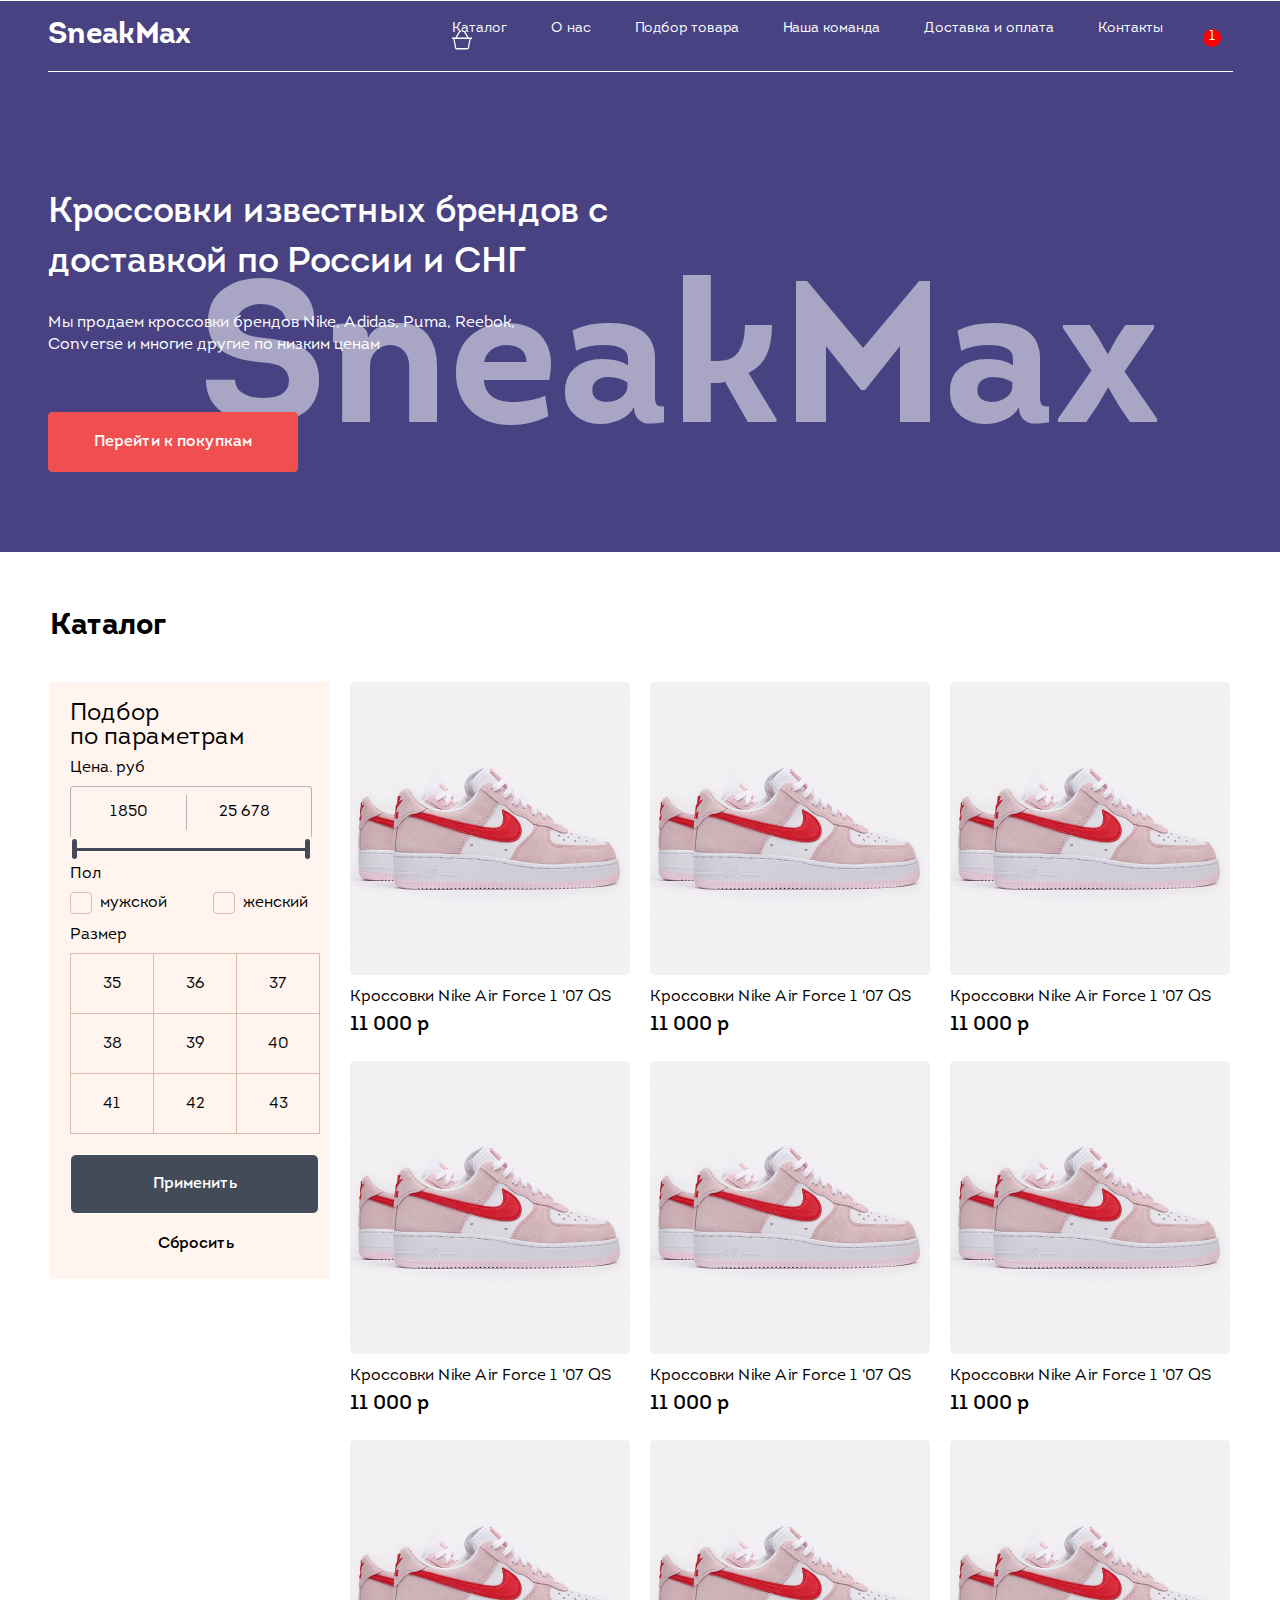
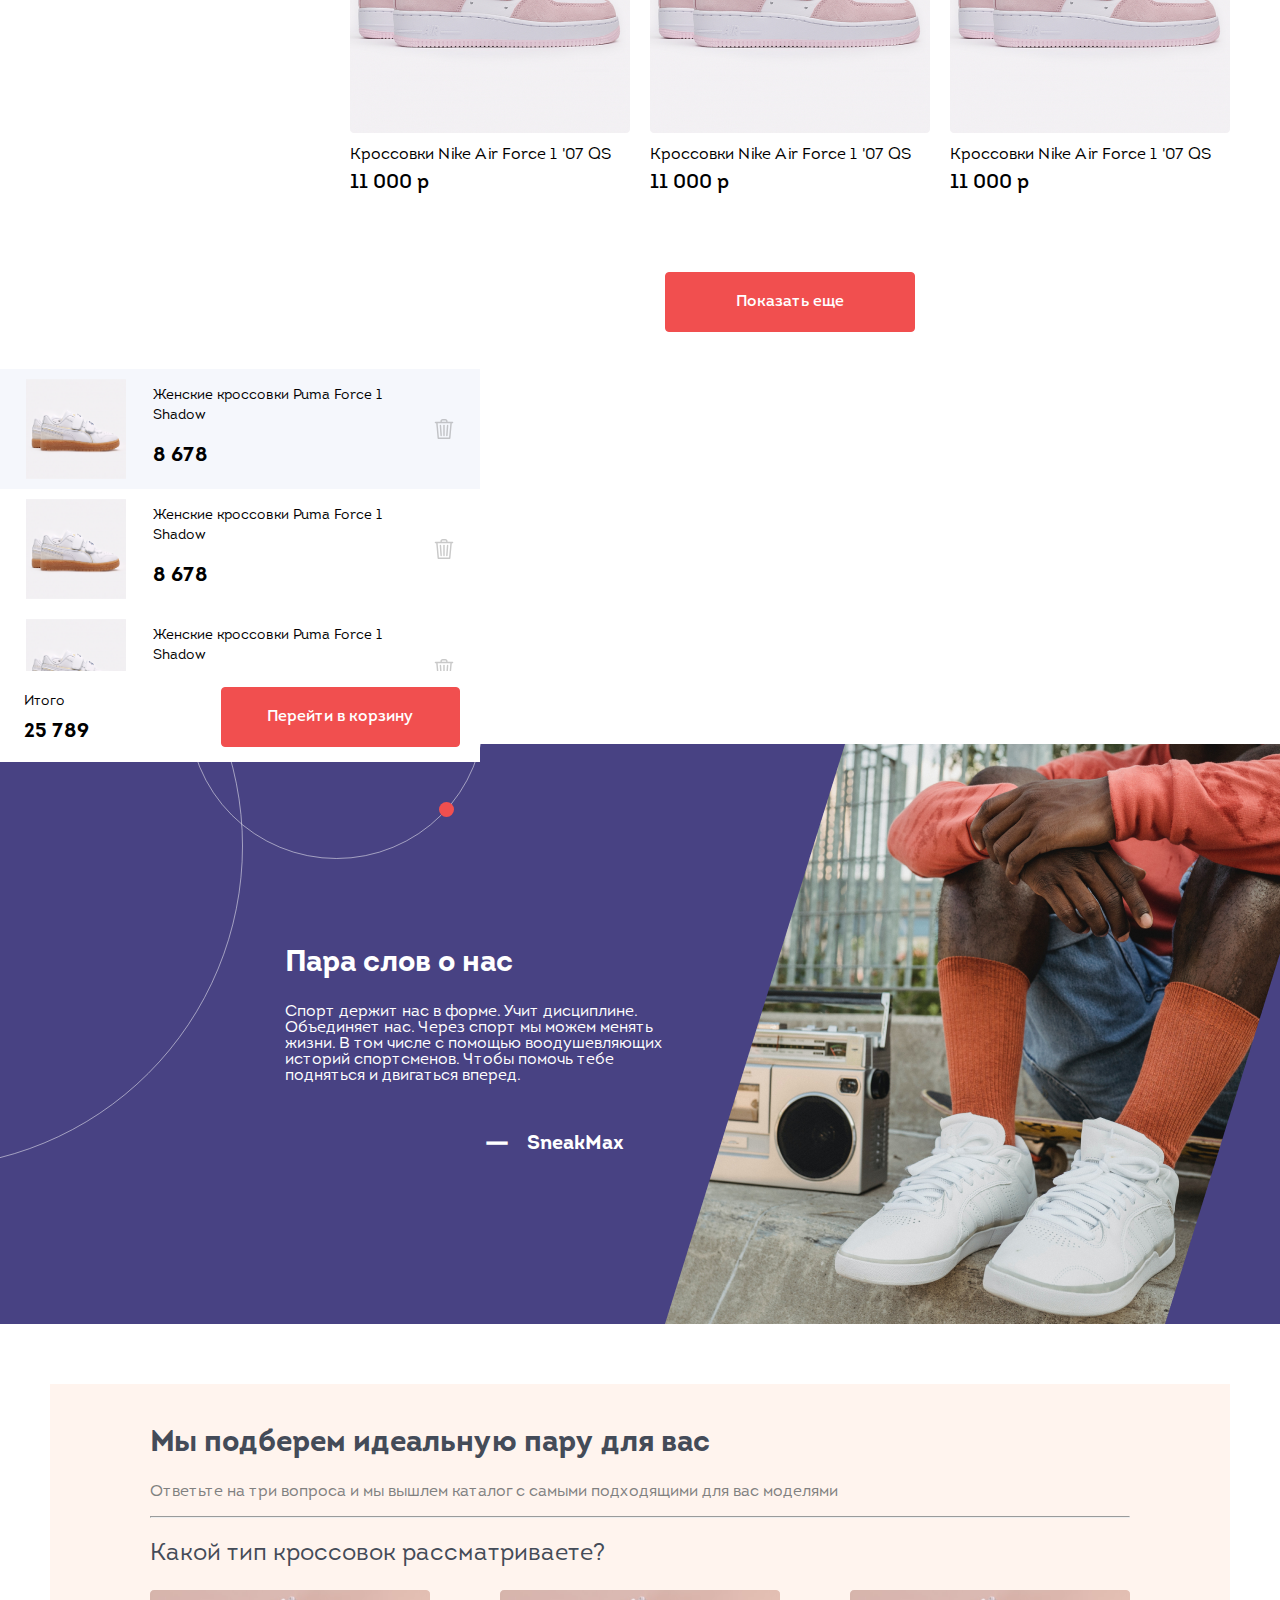
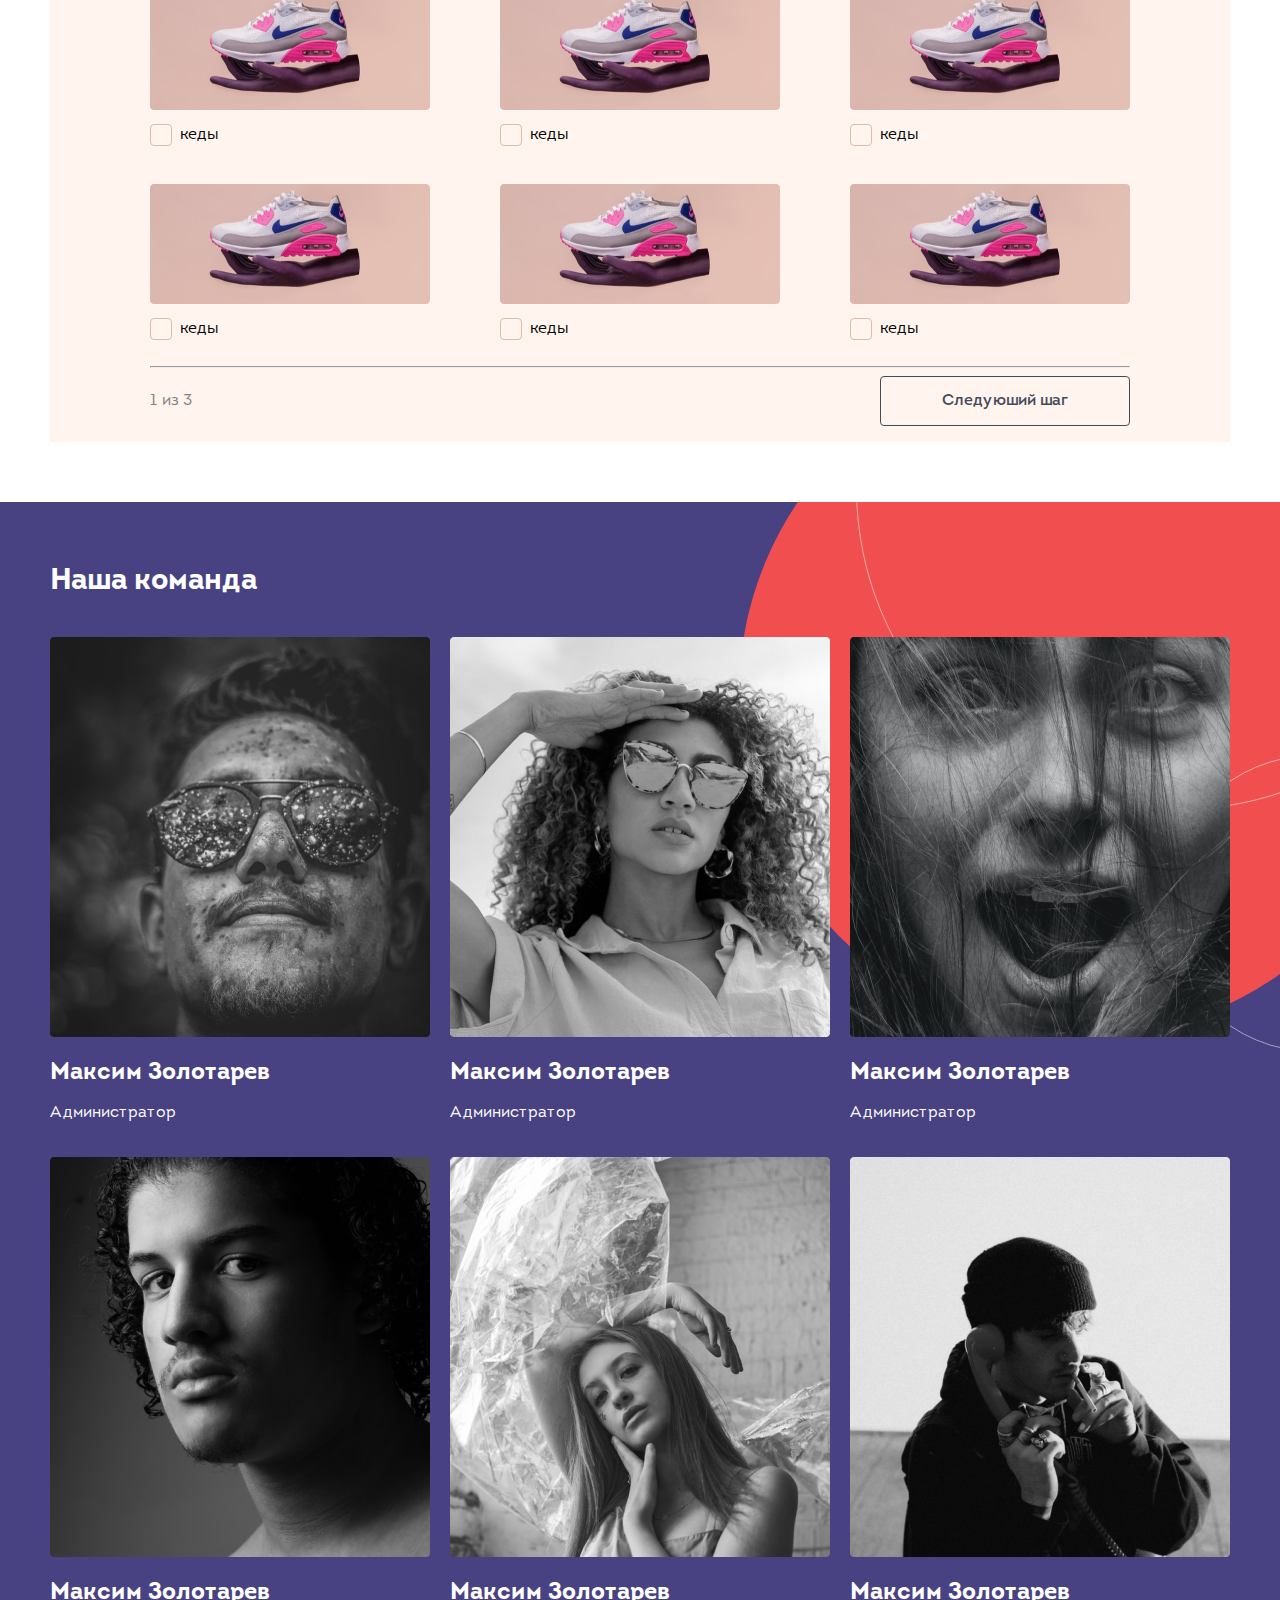
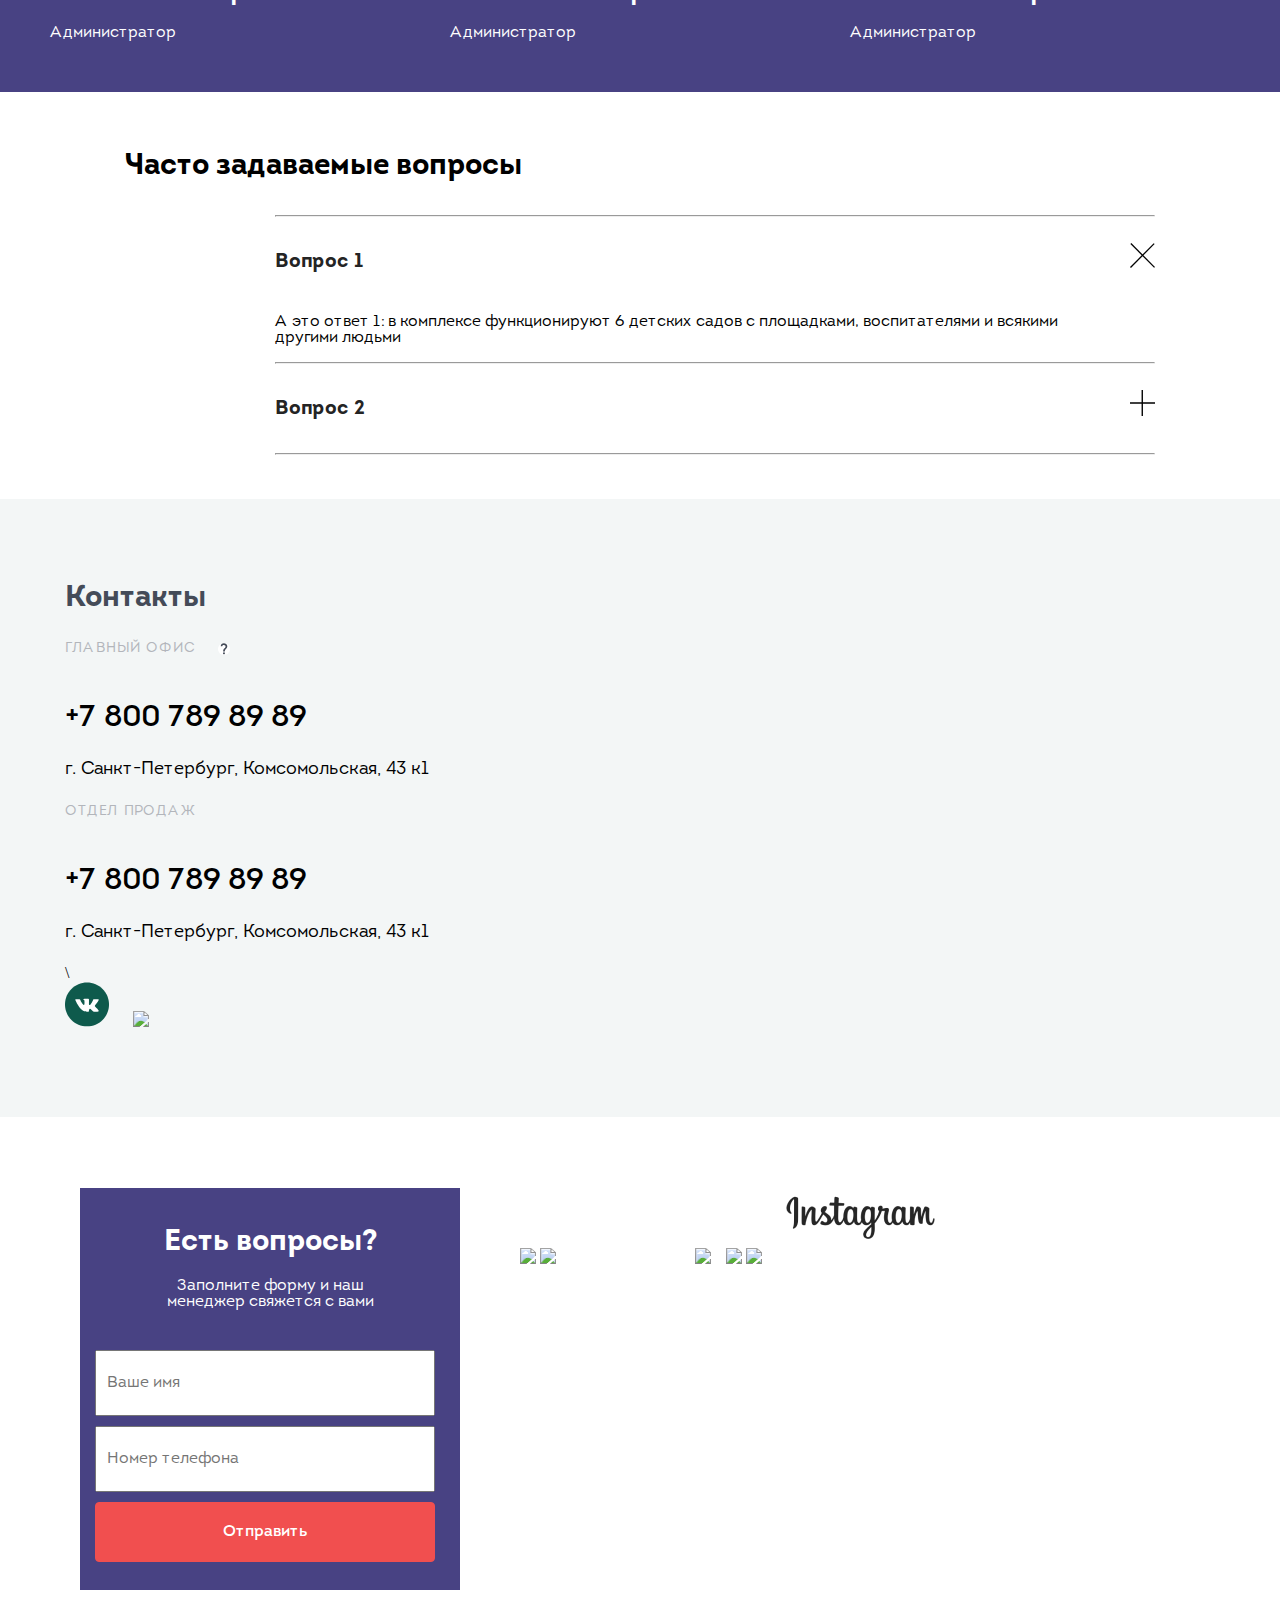
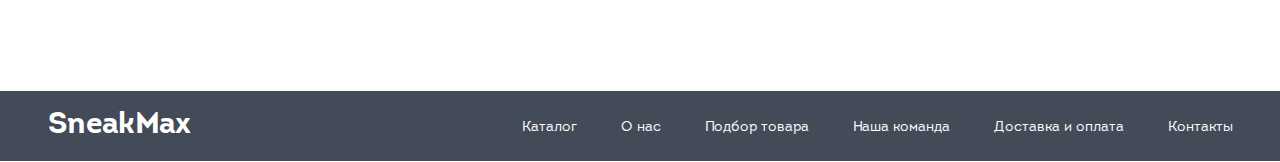
==== commit 3afb9fb2: "Add files via upload" ====
--- a/index.html
+++ b/index.html
@@ -186,7 +186,7 @@
     </div>
 
 <!--            MODAL window-->
-
+<!--                              WINDOW PRODUCT-->
     <div id="divModalProduct">
         <div id="divModalProductCont">
             <div id="divModalProductFlex">
@@ -218,7 +218,7 @@
                         <div id="divCount">
                             <p>В наличии: <span>13 шт</span></p>
                         </div>
-                        
+
                     </div>
                     <h4>Женские кроссовки Puma Force 1 Shadow</h4>
                     <div id="divRating">
@@ -228,7 +228,7 @@
                         <span>&#9733;</span>
                         <span>&#9733;</span>
                     </div>
-                    <p>Выберите размер</p>
+                    <p id="selectSize">Выберите размер</p>
                     <div id="divSelectSize">
                         <div class="divSize">
                             36
@@ -246,10 +246,79 @@
                             36
                         </div>
                     </div>
-                </div>
-            </div>
-        </div>
-    </div>
+                    <div id="divPriceFlex">
+                        <h2>19789</h2>
+                        <p>20578</p>
+                    </div>
+                    <button class="buttonRed">Заказать</button>
+                    <ul>
+                        <li>Бесплатная доставка до двери</li>
+                        <li>Оплата заказа при получении</li>
+                        <li>Обмен в течении двух недель</li>
+                    </ul>
+                    <h3>Характеристики</h3>
+                    <p>Пол: Мужской </p>
+                    <p>Цвета: Разноцветный </p>
+                    <p>Состав: Кожа, текстиль, резина </p>
+                    <p>Страна: Вьетнам</p>
+
+                </div>
+            </div>
+            <div id="divGrayBar">
+            </div>
+        </div>
+    </div>
+
+<!--               WINDOW BASKET-->
+    <div id="divBasket">
+        <div id="divProductInBasket">
+            <div class="divProductInBasketFlex">
+                <img src="img/productModal.png">
+                <div class="infoProductInBasket">
+                    <p class="descriptionInBasket">Женские кроссовки Puma Force 1<br>Shadow</p>
+                    <p class="priceInBasket">8 678</p>
+                </div>
+                <img src="img/trash1.svg">
+            </div>
+
+            <div class="divProductInBasketFlex">
+                <img src="img/productModal.png">
+                <div class="infoProductInBasket">
+                    <p class="descriptionInBasket">Женские кроссовки Puma Force 1<br>Shadow</p>
+                    <p class="priceInBasket">8 678</p>
+                </div>
+                <img src="img/trash1.svg">
+            </div>
+
+            <div class="divProductInBasketFlex">
+                <img src="img/productModal.png">
+                <div class="infoProductInBasket">
+                    <p class="descriptionInBasket">Женские кроссовки Puma Force 1<br>Shadow</p>
+                    <p class="priceInBasket">8 678</p>
+                </div>
+                <img src="img/trash1.svg">
+            </div>
+            <!--
+            <div class="divProductInBasketFlex">
+                <img src="img/productModal.png">
+                <div class="infoProductInBasket">
+                    <p class="descriptionInBasket">Женские кроссовки Puma Force 1<br>Shadow</p>
+                    <p class="priceInBasket">8 678</p>
+                </div>
+                <img src="img/trash1.svg">
+            </div>-->
+        </div>
+        <div id="divTotalbBasket">
+           <div id="divTotalBasketFlex">
+               <div id="divTotalPriceBasket">
+                   <p>Итого</p>
+                   <h4>25 789</h4>
+               </div>
+               <button class="buttonRed">Перейти в корзину</button>
+           </div>
+        </div>
+    </div>
+
 
 
 
--- a/css/style.css
+++ b/css/style.css
@@ -757,8 +757,9 @@
   /*  position: fixed;
     left: 50%;
     top: 50%;
-  
+    
     transform: translate(-50%,-50%); */
+    display: none;
     position: absolute;
     left: 50%;
     top: 140px;
@@ -775,6 +776,7 @@
 }
 #divModalProductFlex{
     display: flex;
+    gap: 20px;
 }
 
 #divModalProductFlex #divProductLeft{
@@ -810,7 +812,7 @@
     width: 113px;
     height: 18px;
 }
-#divModalProductFlex #divProductRight #divArticleAndCount p{
+#divModalProductFlex #divProductRight #divArticleAndCount #selectSize{
     margin-top: 0px;
     color: #B2B5BB;
 }
@@ -840,8 +842,175 @@
 #divModalProductFlex #divProductRight #divSelectSize .divSize{
     width: 70px;
     height: 32px;
-    border: 1px solid black;
+    border: 1px solid #B2B5BB;
     border-radius: 4px;
+    font-family: Intro Book;
+    font-size: 14px;
+    font-weight: 400;
+    /*line-height: 14px;*/
+    /*text-align: left;*/
+
     line-height: 30px;
     text-align: center;
+    color: #444B58;
+
+}
+
+#divModalProductFlex #divProductRight #divPriceFlex{
+    display: flex;
+    gap: 32px;       
+}
+#divModalProductFlex #divProductRight #divPriceFlex h2{
+    margin-top: 40px;
+}
+#divModalProductFlex #divProductRight #divPriceFlex p{
+    
+     margin-top: 48px;
+    color:#B2B5BB;
+
+}
+#divModalProductFlex #divProductRight button{
+    width: 442px;
+    margin-top: 48px;
+}
+#divModalProductFlex #divProductRight ul { 
+    padding-left: 1px;
+}
+#divModalProductFlex #divProductRight li {
+    list-style-type: none; /* ������� ������� � ������ */
+    margin-top: 10px;
+    font-family: Intro Book;
+    font-size: 14px;
+    font-weight: 400;
+    line-height: 14px;
+    text-align: left;
+
+}
+#divModalProductFlex #divProductRight li:before {
+ /*   width: 20px;
+    height: 20px;*/
+    content: url('../img/checkmark.svg'); /* ��������� � �������� ������� ������ */
+    margin-right: 10px;
+}
+#divModalProductFlex #divProductRight p{
+    margin: 10px 0;
+}
+#divGrayBar{
+    width: 1060px;
+    height: 456px;
+    margin-top: 40px;
+    background-color: #C4C4C4;
+}
+    
+/*          ���� �������  */
+#divBasket{
+    width: 480px;
+    height: 375px;
+    background-color: white;
+   
+}   
+#divBasket #divProductInBasket{
+     width: 480px;
+     height: 325px;
+     overflow-y: auto;
+}
+#divBasket .divProductInBasketFlex{
+    display: flex;
+    align-items: center;
+    justify-content: space-around;
+    width: 480px;
+    height: 120px;
+  /*  margin-top: 15px;*/
+}
+#divBasket .divProductInBasketFlex:first-child{
+    background-color: #CCD9F233;
+}
+#divBasket .divProductInBasketFlex img:first-child{
+    width: 100px;
+    height: 100px;
+}
+#divBasket .divProductInBasketFlex .priceInBasket{
+    font-family: Intro Bold;
+    font-size: 20px;
+    font-weight: 700;
+    line-height: 20px;
+    text-align: left;
+}
+#divBasket .divProductInBasketFlex .descriptionInBasket{
+    font-family: Intro Book;
+    font-size: 14px;
+    font-weight: 400;
+    line-height: 20px;
+    text-align: left;
+}
+#divBasket .infoProductInBasket{
+    margin-left: -25px;
+}
+#divTotalbBasket{
+    position: relative;
+    width: 480px;
+    height: 91px;
+    top: -23px;
+    background-color: #FFFFFF/*88*/;
+    z-index:3000;
+   
+}
+#divTotalBasketFlex{
+    display: flex;
+    align-items: center;
+    justify-content: space-between;
+    height: 91px;
+}
+#divTotalPriceBasket{
+    width: 72px;
+    height: 50px;
+    margin-left: 24px;
+}
+#divTotalPriceBasket p{
+    margin-top: 0px;
+    margin-bottom: 0px;
+    font-family: Intro Book;
+    font-size: 14px;
+    font-weight: 400;
+    line-height: 20px;
+    text-align: left;
+
+}
+#divTotalPriceBasket h4{
+    margin-top: 10px;
+    font-family: Intro Bold;
+    font-size: 20px;
+    font-weight: 700;
+    line-height: 20px;
+    text-align: left;
+}
+#divTotalBasketFlex button{
+    width:  239px;
+    height: 60px;
+    margin-right: 20px;
+}
+
+/* �������� � Firefox */
+/*#divProductInBasket {
+  scrollbar-width: thin;
+  scrollbar-color: blue orange;
+}*
+
+/* �������� � Chrome, Edge � Safari */
+#divProductInBasket::-webkit-scrollbar {
+    position: relative;
+    left: -100px;
+    width: 4px;  /* ������ ���� ������ ��������� */
+    padding-right: 50px;
+
+}
+
+#divProductInBasket::-webkit-scrollbar-track {
+  background: #cccccc;/* ���� ���� ������������ */
+}
+
+#divProductInBasket::-webkit-scrollbar-thumb {
+  background-color: #aaaaaa; /* ���� ������� */
+  border-radius: 20px;
+  border: 3px solid #AAAAAA;
 }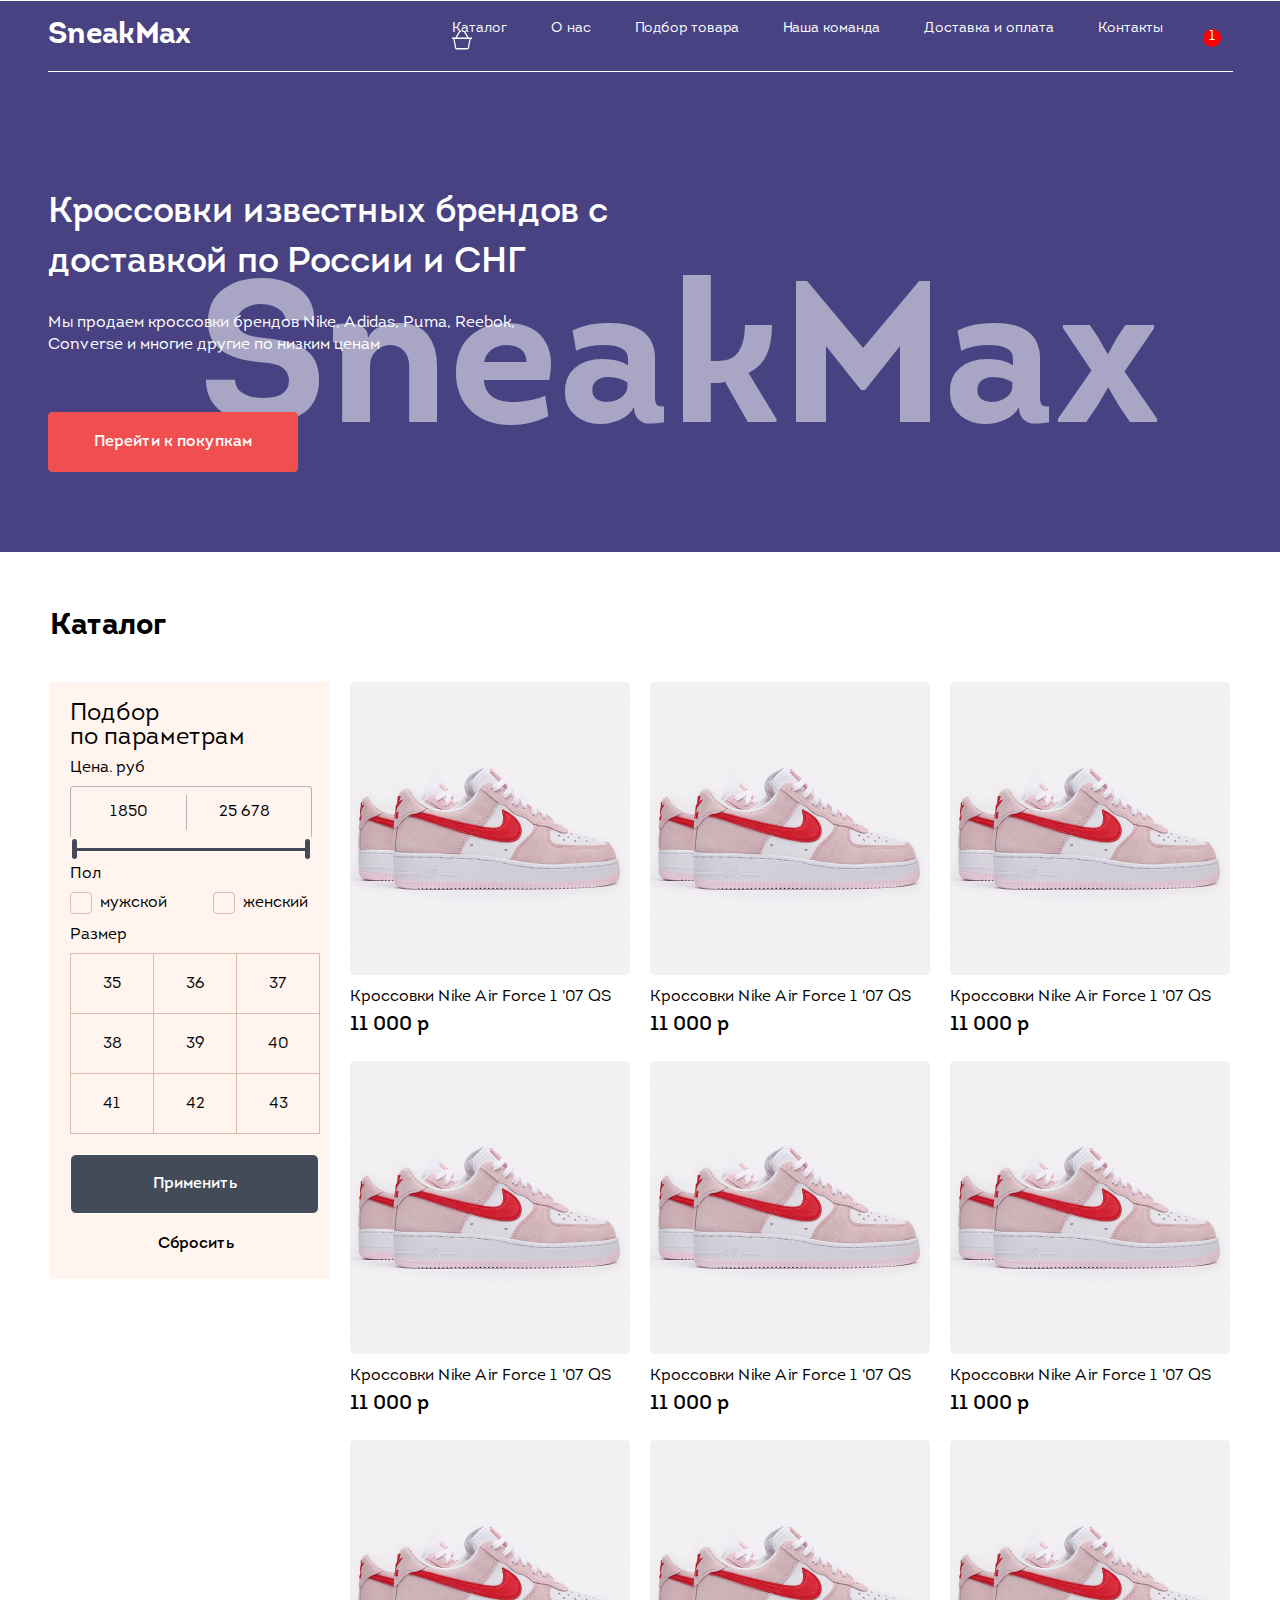
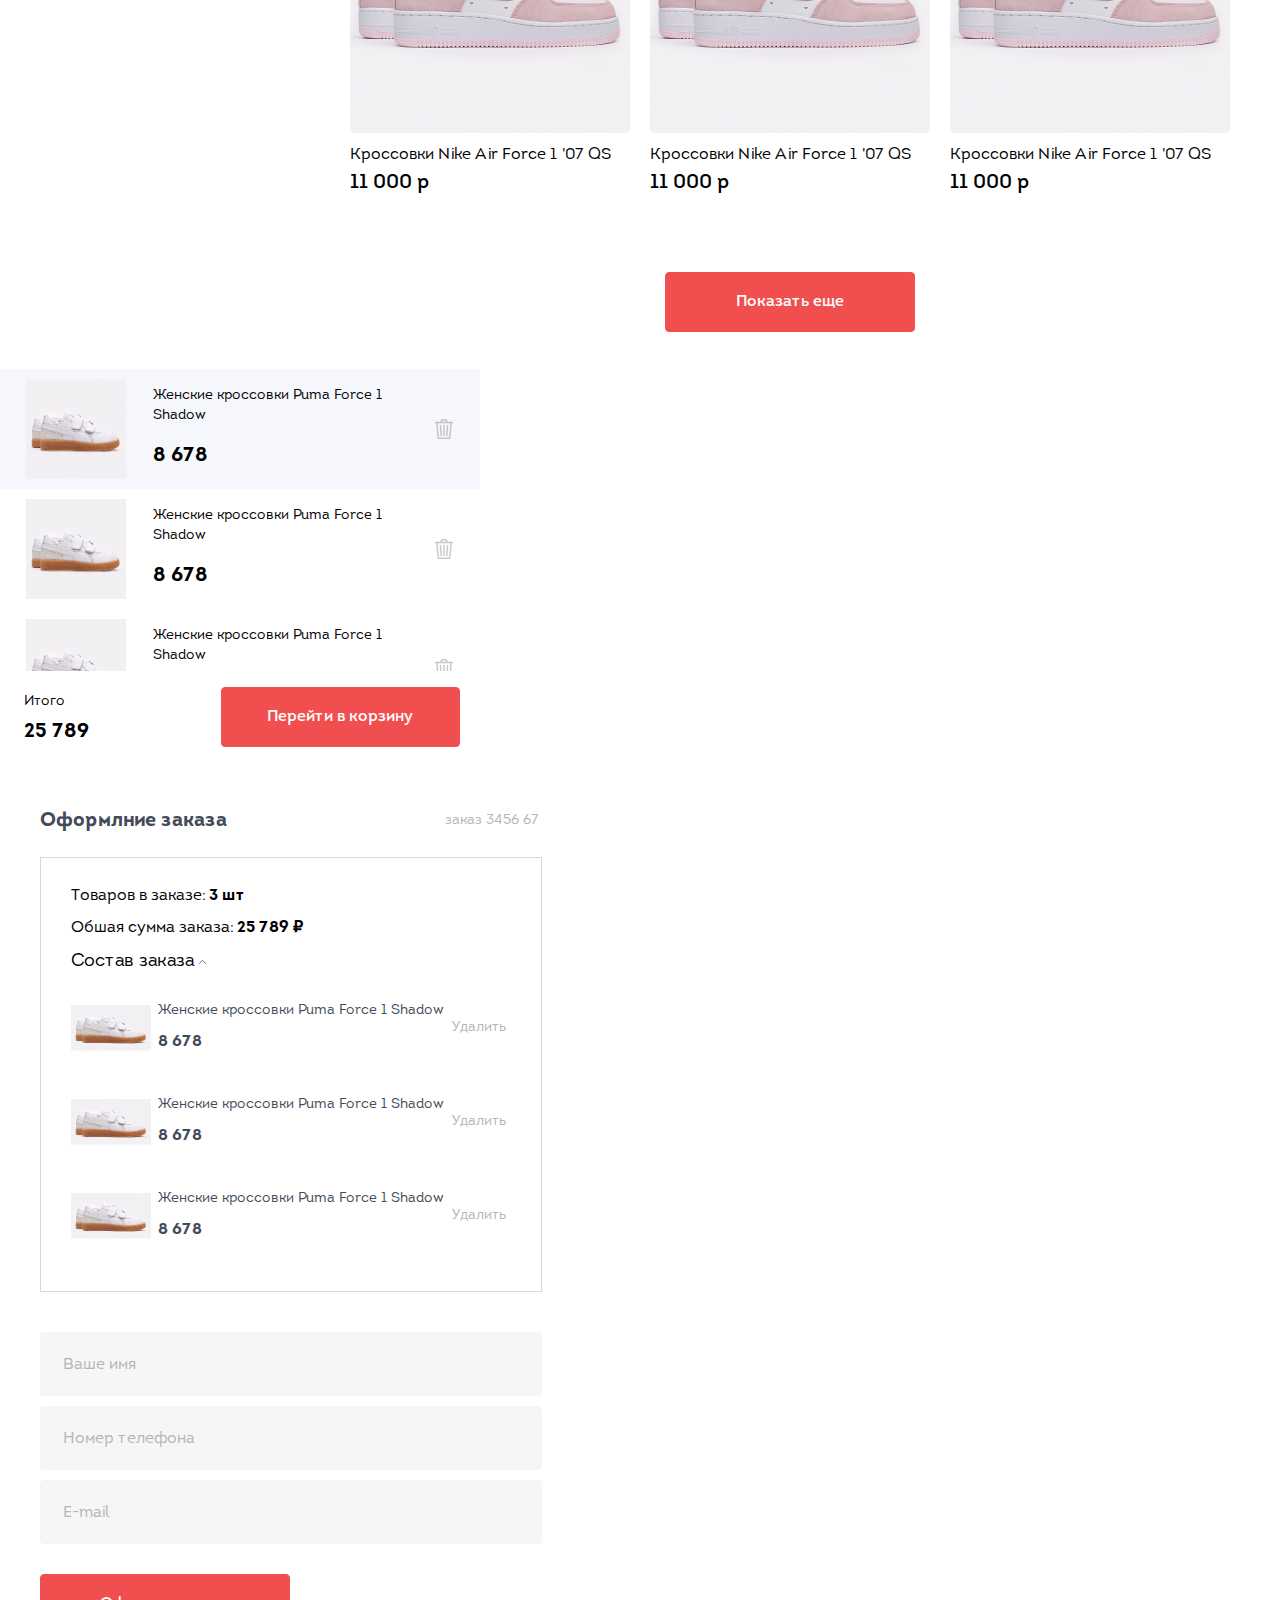
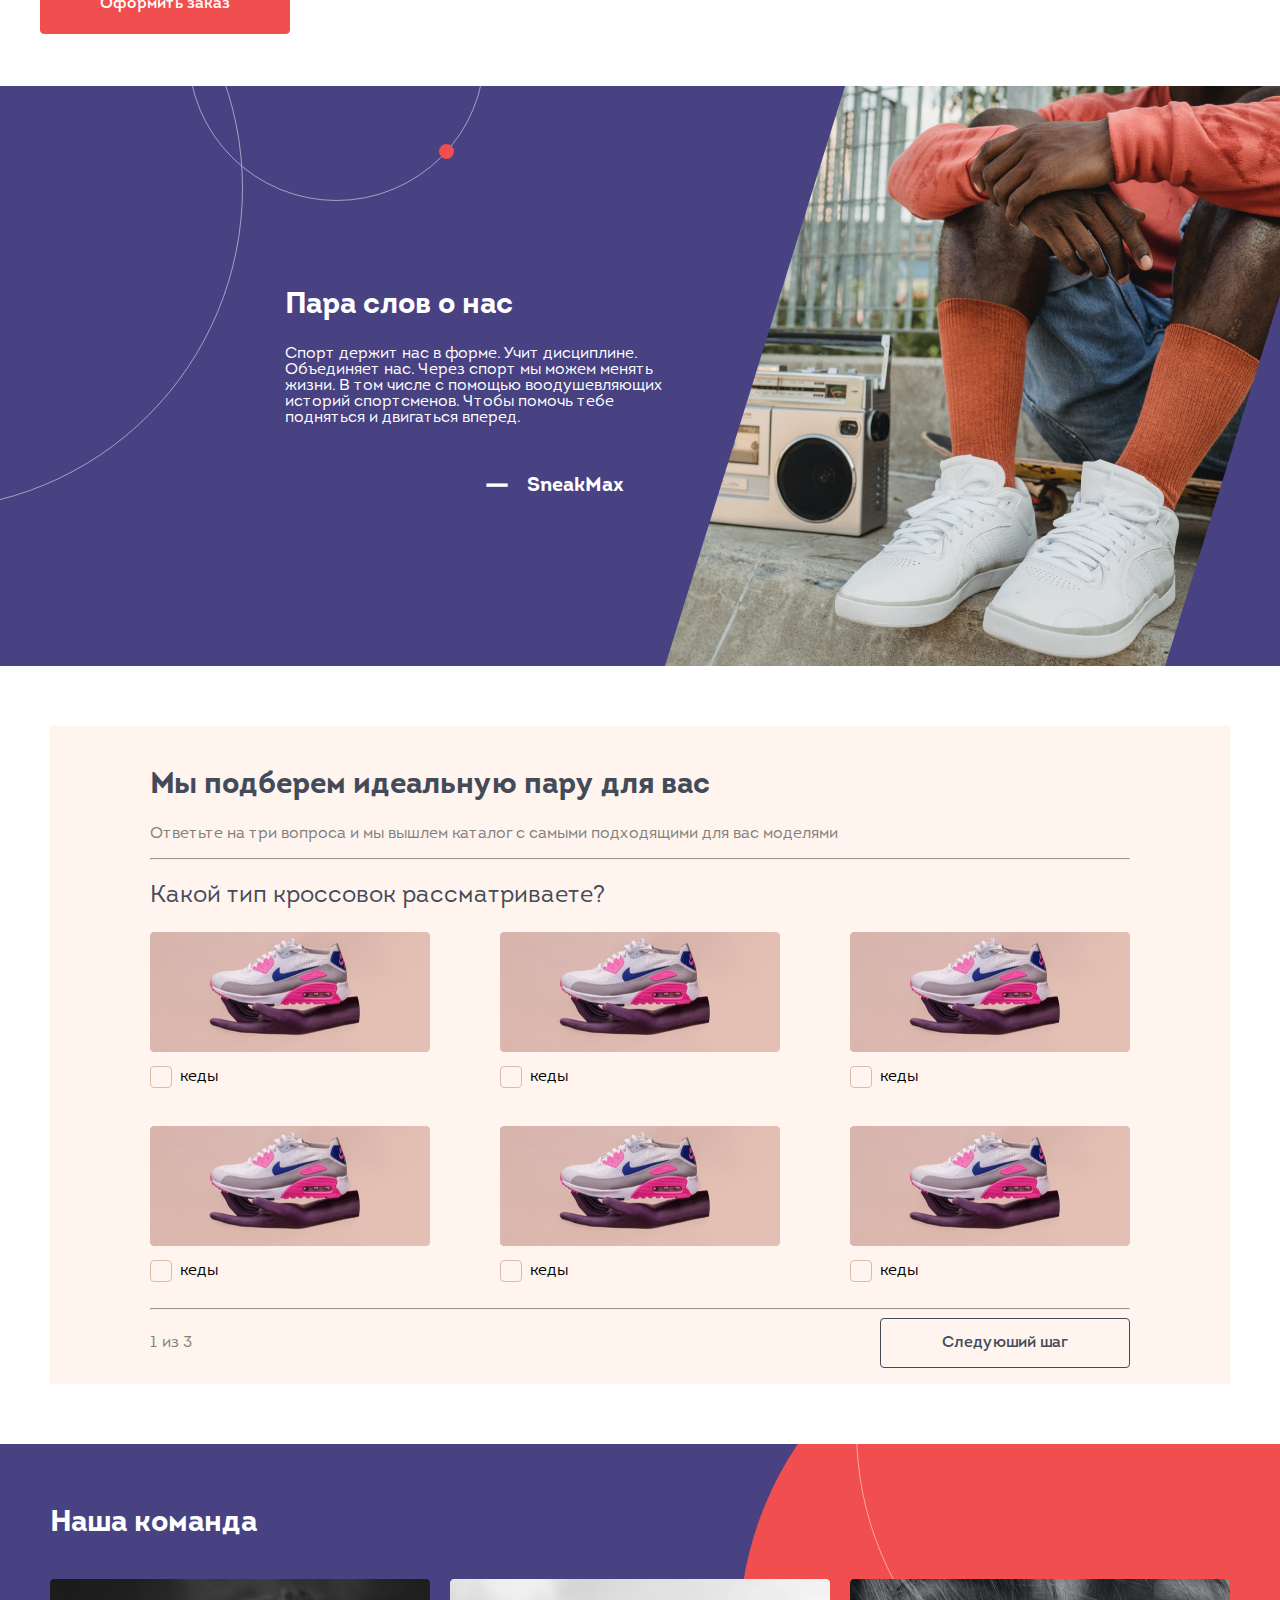
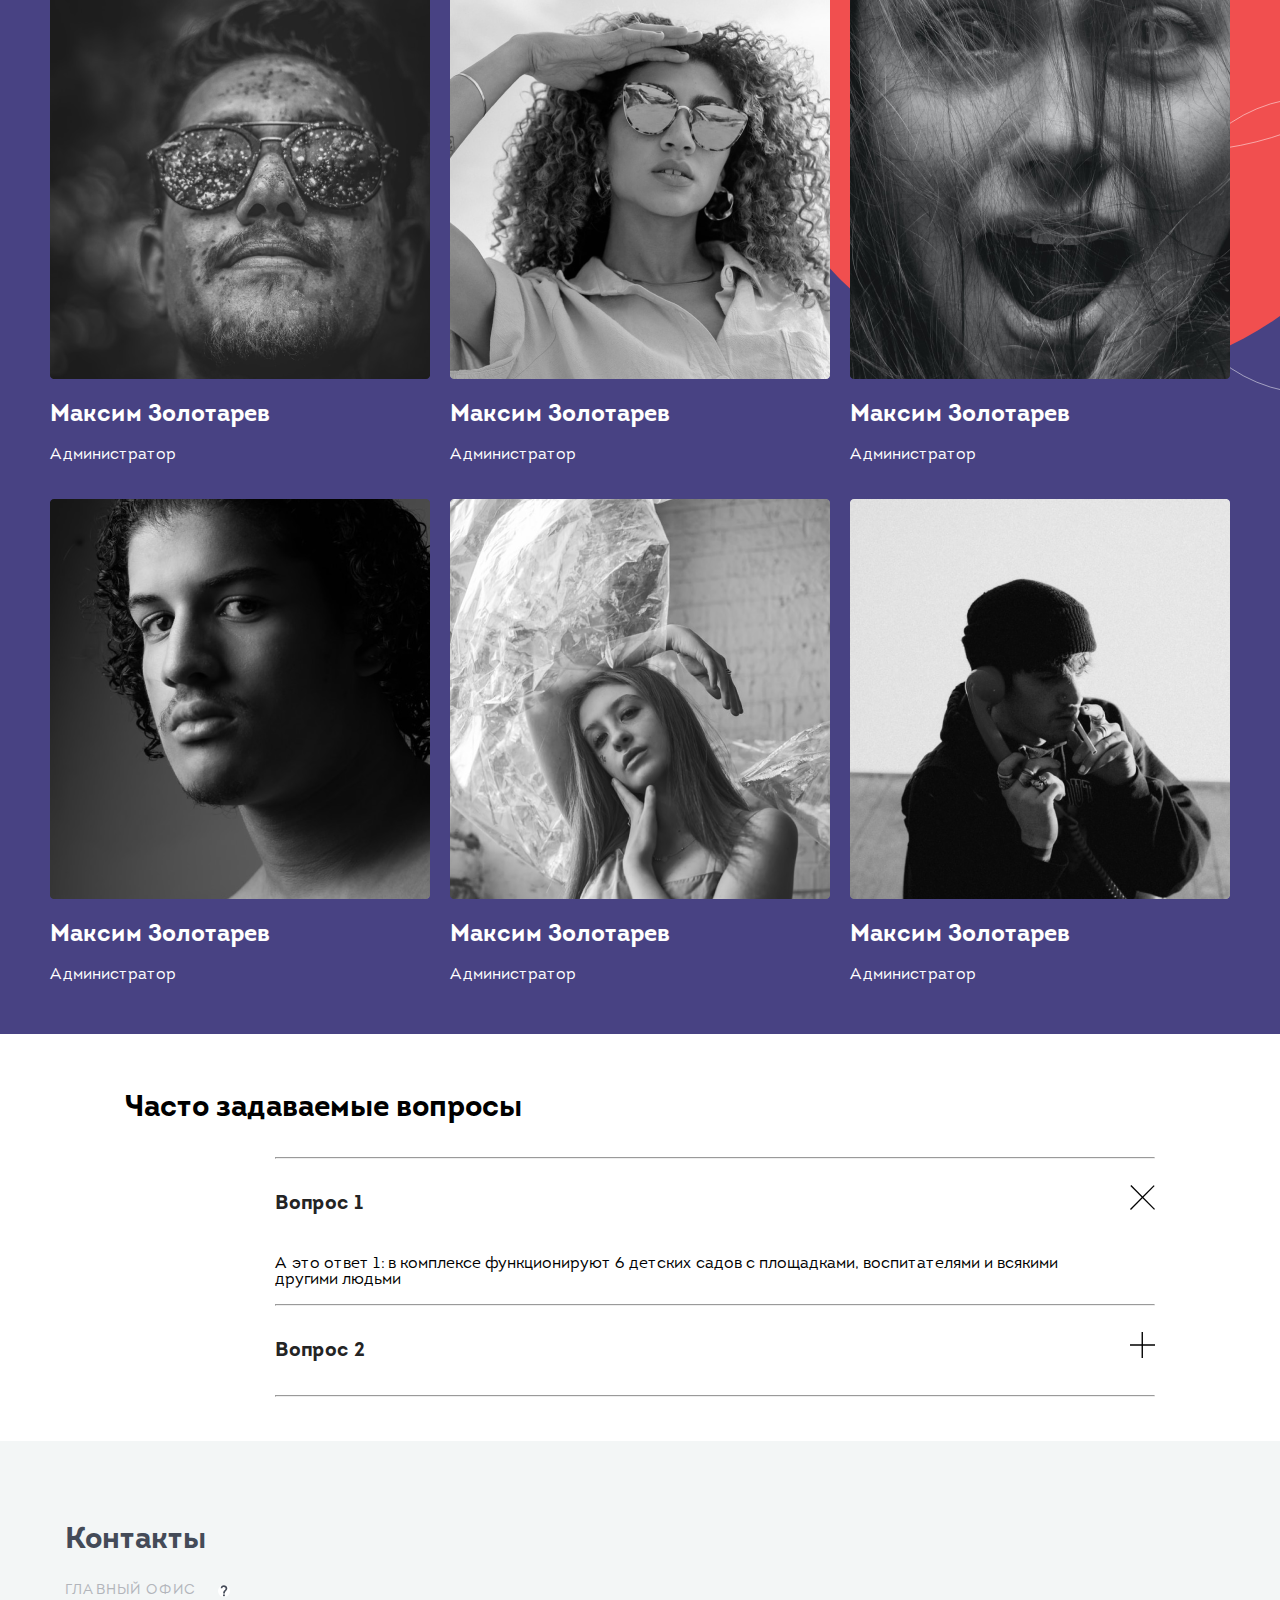
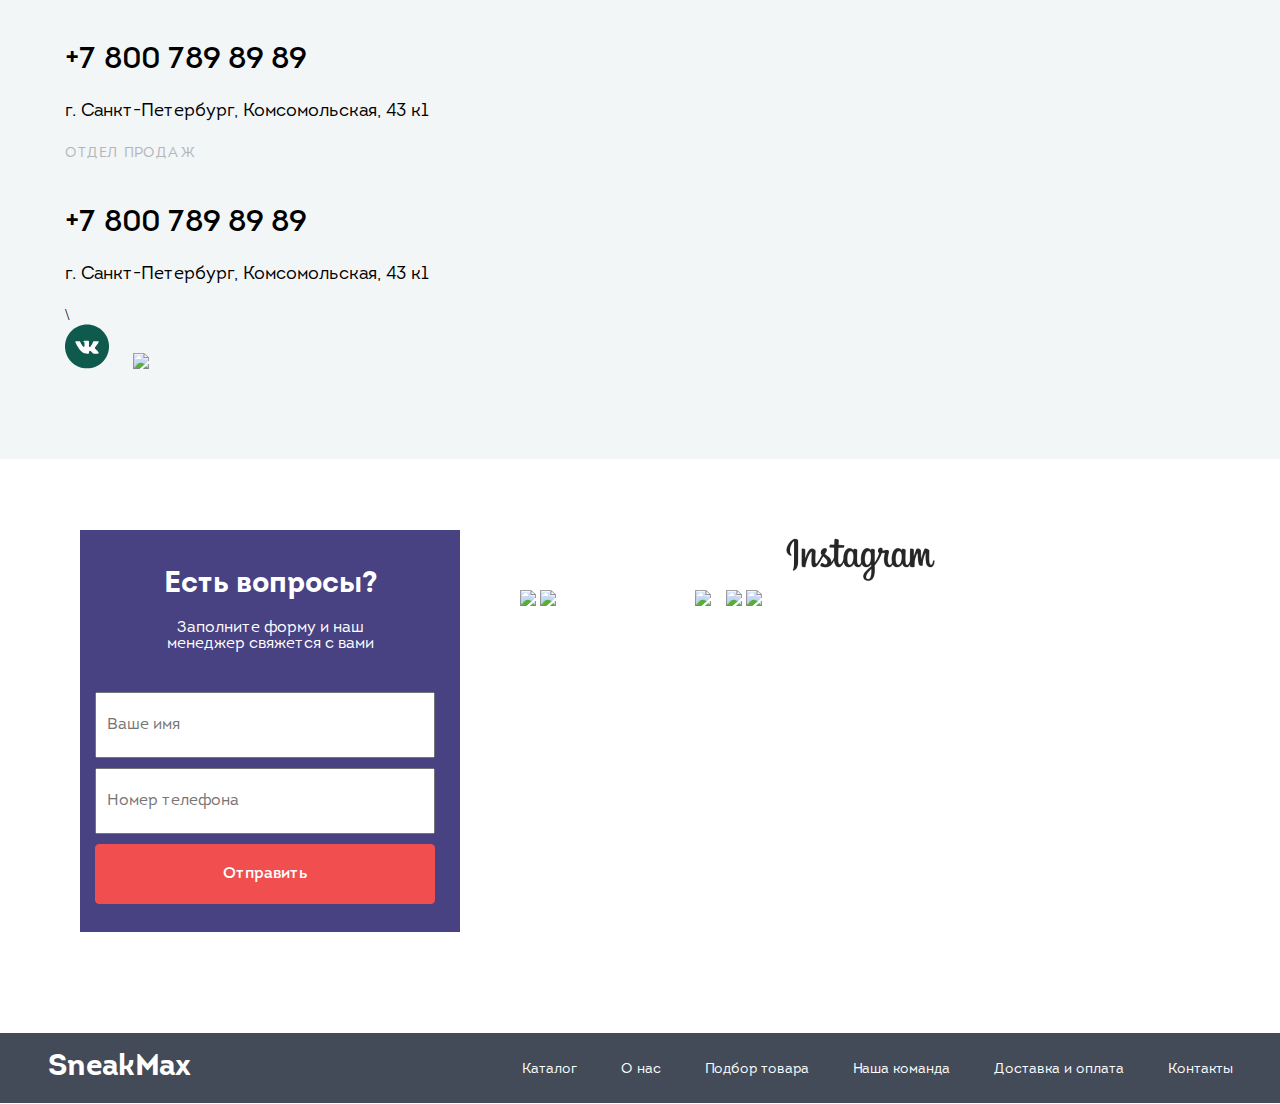
==== commit a4640cf9: "Add files via upload" ====
--- a/index.html
+++ b/index.html
@@ -320,6 +320,58 @@
     </div>
 
 
+<!-- WINDOW OOORDEEER-->
+
+
+    <div id="divPlacingOrder">
+        <div id="divPlacingOrderCont">
+            <div id="divPlacingOrderHeadFlex">
+                <h4>Оформлние заказа</h4>
+                <p>заказ 3456 67</p>         
+            </div>
+            <div id="divCompositionOrder">
+                <div id="divCompositionOrderCont">
+                    <p>Товаров в заказе: <span> 3 шт</span></p>
+                    <p> Обшая сумма заказа: <span>25 789 &#8381;</span></p>
+                    <p id="down_arrow">Состав заказа <img src="img/downArrow.svg"></p>
+                    <div class="divProductFlex">
+                        <img src="img/productOrder.png">
+                        <div class="infoProductOrder">
+                            <p>Женские кроссовки Puma Force 1 Shadow</p>
+                            <p>8 678</p>
+                        </div>
+                        <p>Удалить</p>
+                    </div>
+
+                    <div class="divProductFlex">
+                        <img src="img/productOrder.png">
+                        <div class="infoProductOrder">
+                            <p>Женские кроссовки Puma Force 1 Shadow</p>
+                            <p>8 678</p>
+                        </div>
+                        <p>Удалить</p>
+                    </div>
+
+                    <div class="divProductFlex">
+                        <img src="img/productOrder.png">
+                        <div class="infoProductOrder">
+                            <p>Женские кроссовки Puma Force 1 Shadow</p>
+                            <p>8 678</p>
+                        </div>
+                        <p>Удалить</p>
+                    </div>
+                </div>
+
+            </div>
+            <form>
+                <input type="text" class="formOrder" placeholder="Ваше имя">
+                <input type="text" class="formOrder" placeholder="Номер телефона">
+                <input type="text" class="formOrder" placeholder="E-mail">
+                <button class="buttonRed">Оформить заказ</button>
+            </form>
+        </div>
+
+    </div>
 
 
     <div id="divPairWordAboutUs">
--- a/css/style.css
+++ b/css/style.css
@@ -1013,4 +1013,134 @@
   background-color: #aaaaaa; /* ���� ������� */
   border-radius: 20px;
   border: 3px solid #AAAAAA;
+}
+
+/* ��������� ���� ���������� ������ */
+
+#divPlacingOrder{
+    width: 580px;
+    height: 902px;  
+   /* background-color: #dddddd;*/
+}
+#divPlacingOrderCont{
+    margin: 40px;
+}
+#divPlacingOrderHeadFlex{
+    display: flex;
+    align-items: center;
+    justify-content: space-between;
+}
+#divPlacingOrderHeadFlex h4{
+    font-family: Intro Bold;
+    font-size: 20px;
+    font-weight: 700;
+    line-height: 20px;
+    text-align: left;
+    color: #444B58; 
+
+}
+#divPlacingOrderHeadFlex p{
+    font-family: Intro Book;
+    font-size: 14px;
+    font-weight: 400;
+    line-height: 14px;
+    text-align: right;
+    color: #B2B5BB;
+}
+
+#divCompositionOrder{
+    width: 500px;
+    height: 433px;
+    border: 1px solid #D9D9D9;
+}
+#divCompositionOrderCont{
+    margin: 30px;
+}
+#divCompositionOrderCont>p{
+    font-family: Intro Book;
+    font-size: 16px;
+    font-weight: 400;
+    line-height: 16px;
+    text-align: left;
+
+}
+#divCompositionOrderCont>p>span{
+    font-family: Intro Bold;
+    font-size: 16px;
+    font-weight: 700;
+    line-height: 16px;
+    text-align: left;
+}
+#divCompositionOrderCont>#down_arrow{
+    font-family: Intro Book;
+    font-size: 18px;
+    font-weight: 500;
+    line-height: 16px;
+    text-align: left;
+}
+.divProductFlex{
+    display: flex;
+    align-items: center;
+    width: 440px;
+    height: 80px;
+    margin-top: 14px;
+    font-size: 20px;
+}
+.divProductFlex img{
+    width: 80px;
+    height: 46px;
+}
+.divProductFlex .infoProductOrder{
+    margin: 0 7px;
+}
+.divProductFlex .infoProductOrder p:first-child{
+    font-family: Intro Book;
+    font-size: 14px;
+    font-weight: 400;
+    line-height: 14px;
+    text-align: left;
+    color: #444B58;
+
+}
+.divProductFlex .infoProductOrder p:last-child{
+    font-family: Intro Bold;
+    font-size: 16px;
+    font-weight: 700;
+    line-height: 16px;
+    text-align: left;
+    color: #444B58;
+}
+.divProductFlex>p{
+    font-family: Intro Book;
+    font-size: 14px;
+    font-weight: 400;
+    line-height: 14px;
+    text-align: right;
+    color: #B2B5BB;
+
+}
+#divPlacingOrder form{
+}
+#divPlacingOrder form input[type=text]:first-child{
+    margin-top: 40px;
+}
+#divPlacingOrder form input[type=text]{
+    width: 496px;
+    height: 60px;
+    margin-top: 10px;
+    border: 1px solid #F6F6F6;
+    border-radius: 4px;
+    background-color: #F6F6F6;
+}
+#divPlacingOrder form input[type=text]::placeholder{
+    padding-left: 20px;
+    font-family: Intro Book;
+    font-size: 16px;
+    font-weight: 400;
+    line-height: 22.4px;
+    text-align: left;
+    color: #B2B5BB;
+}
+#divPlacingOrder form button{
+    margin-top: 30px;
 }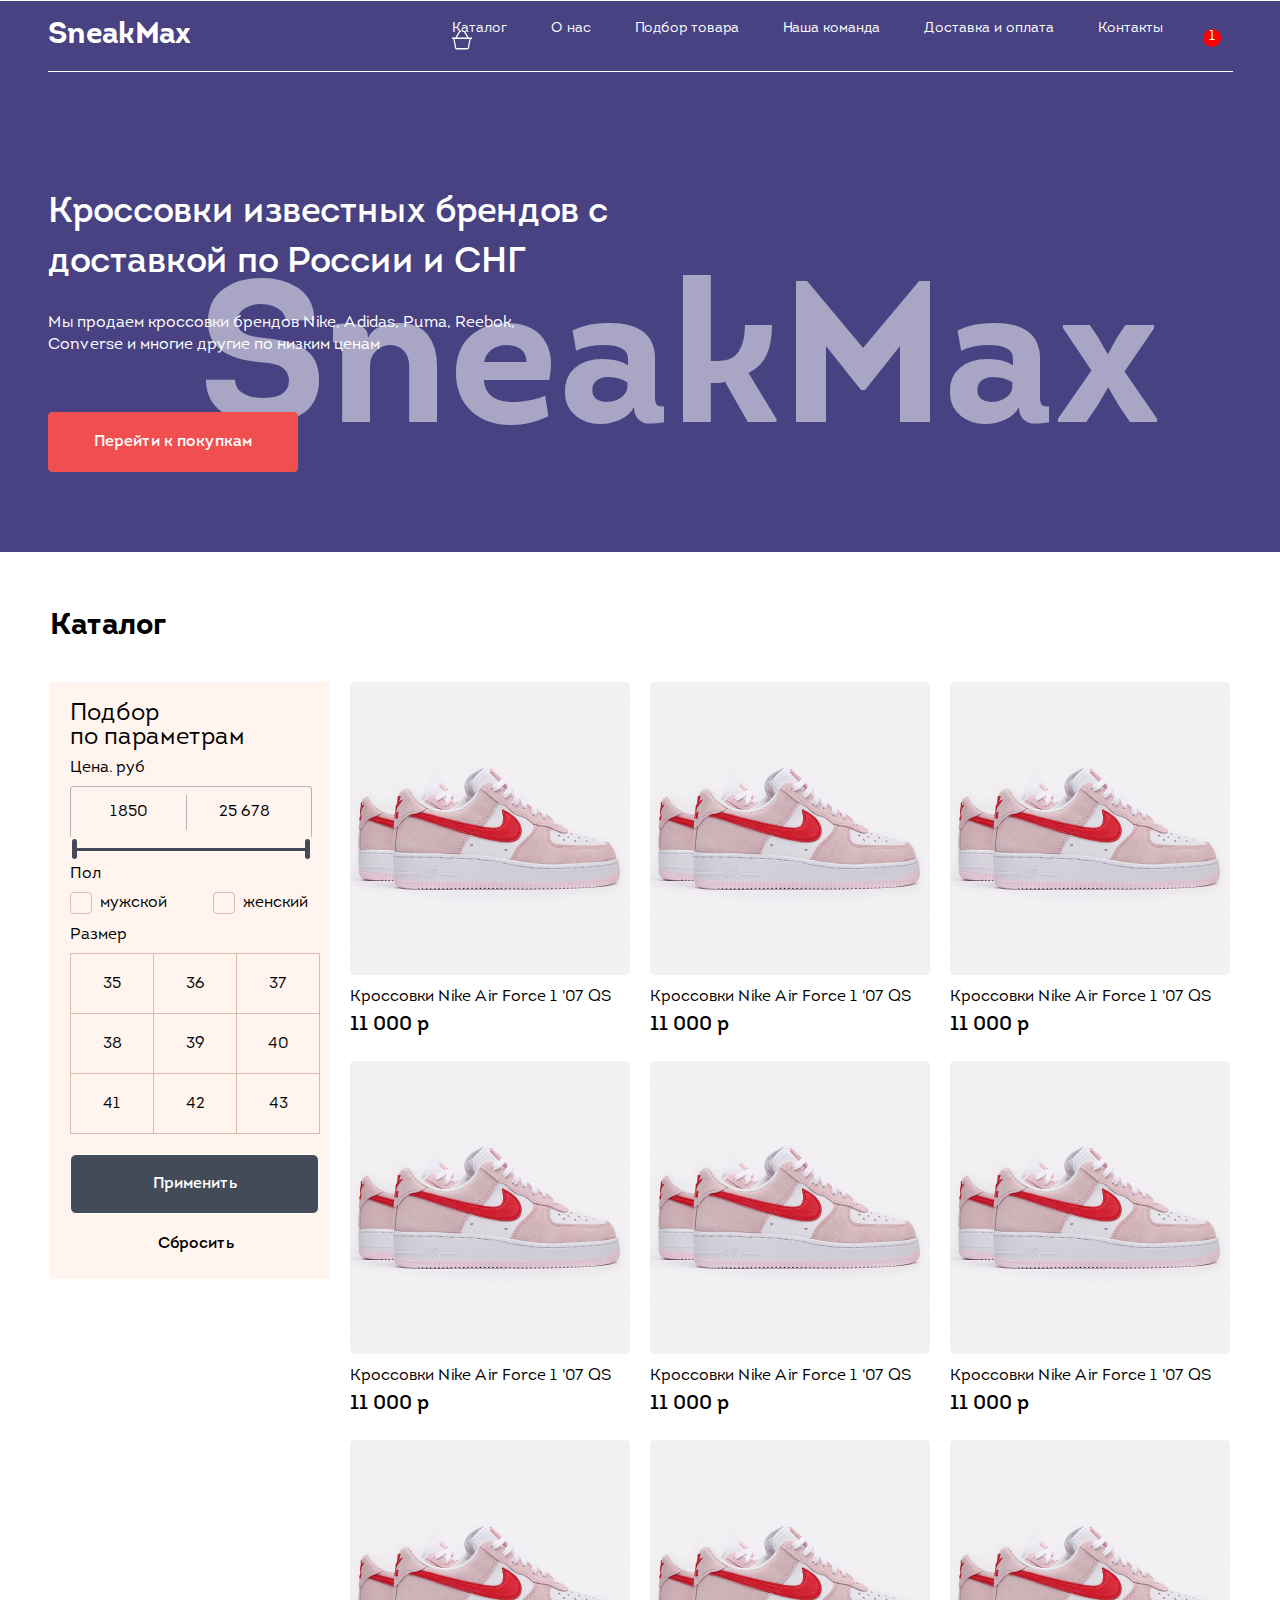
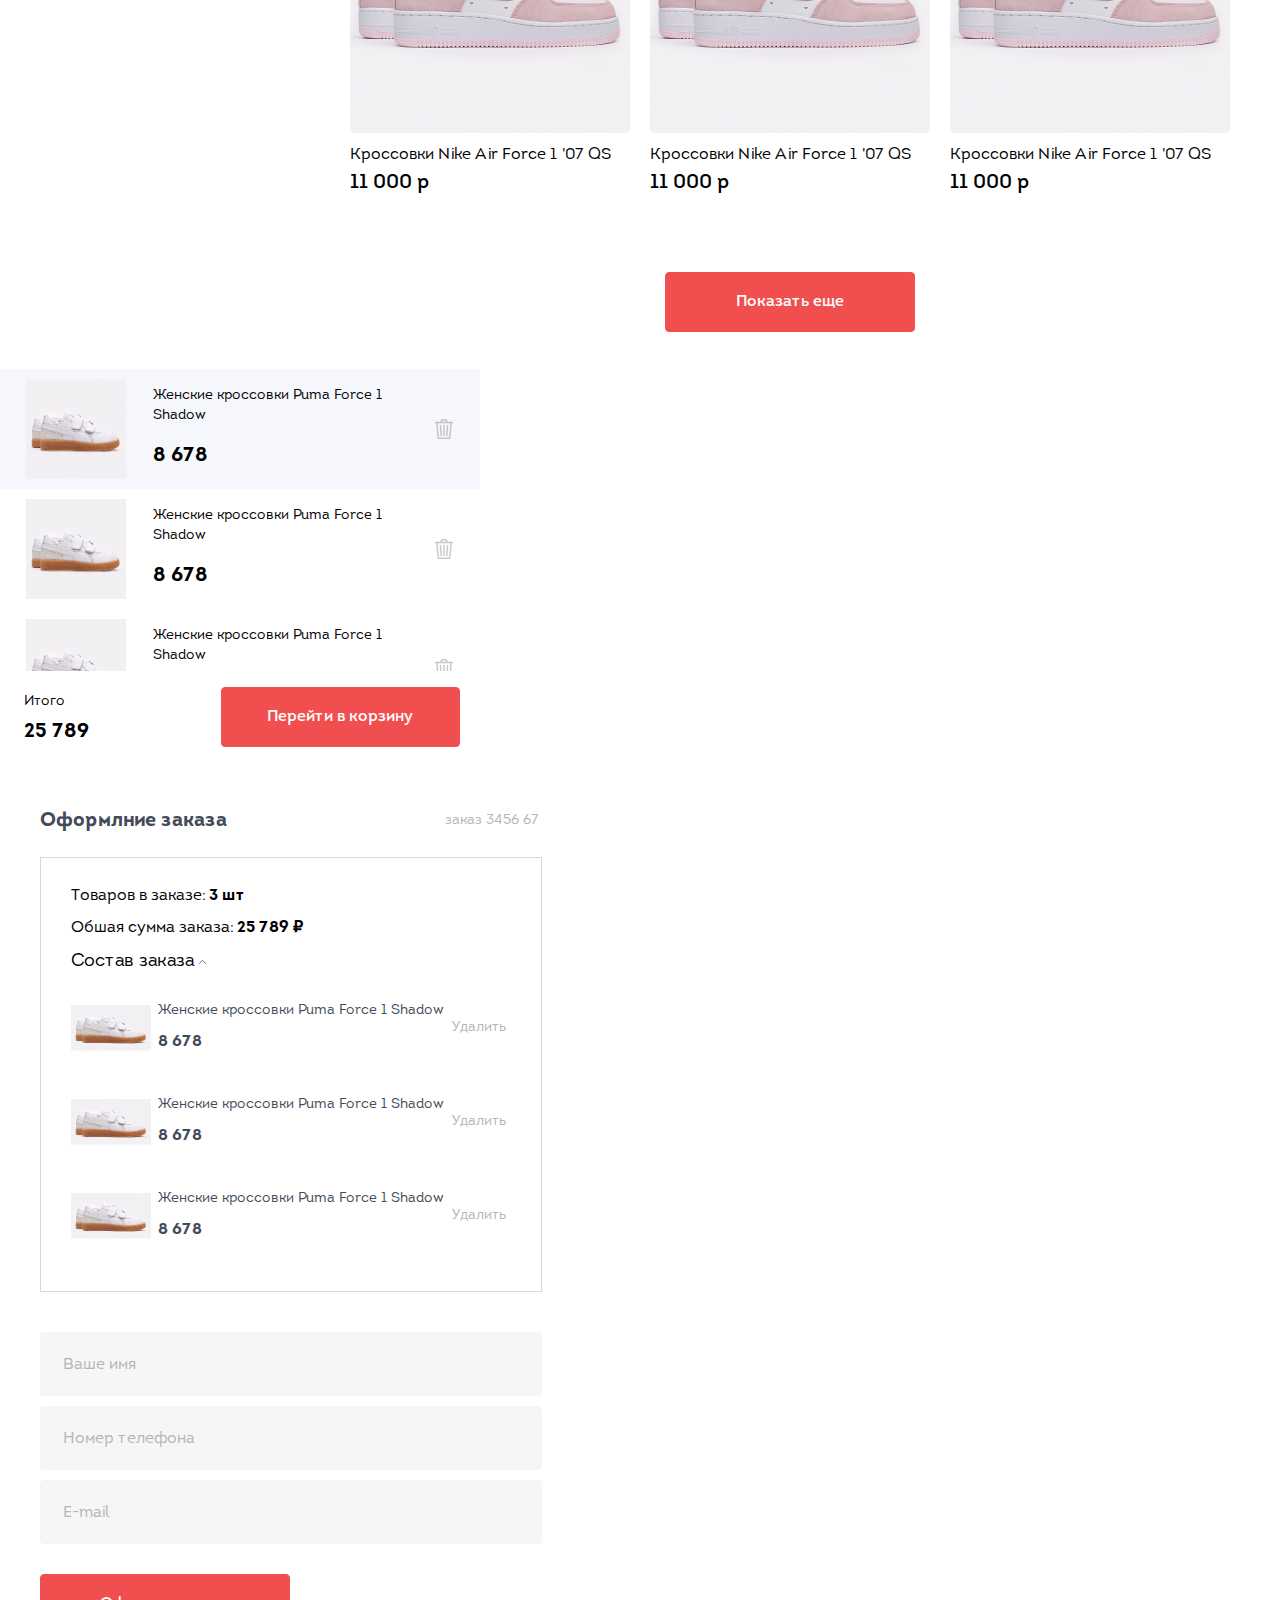
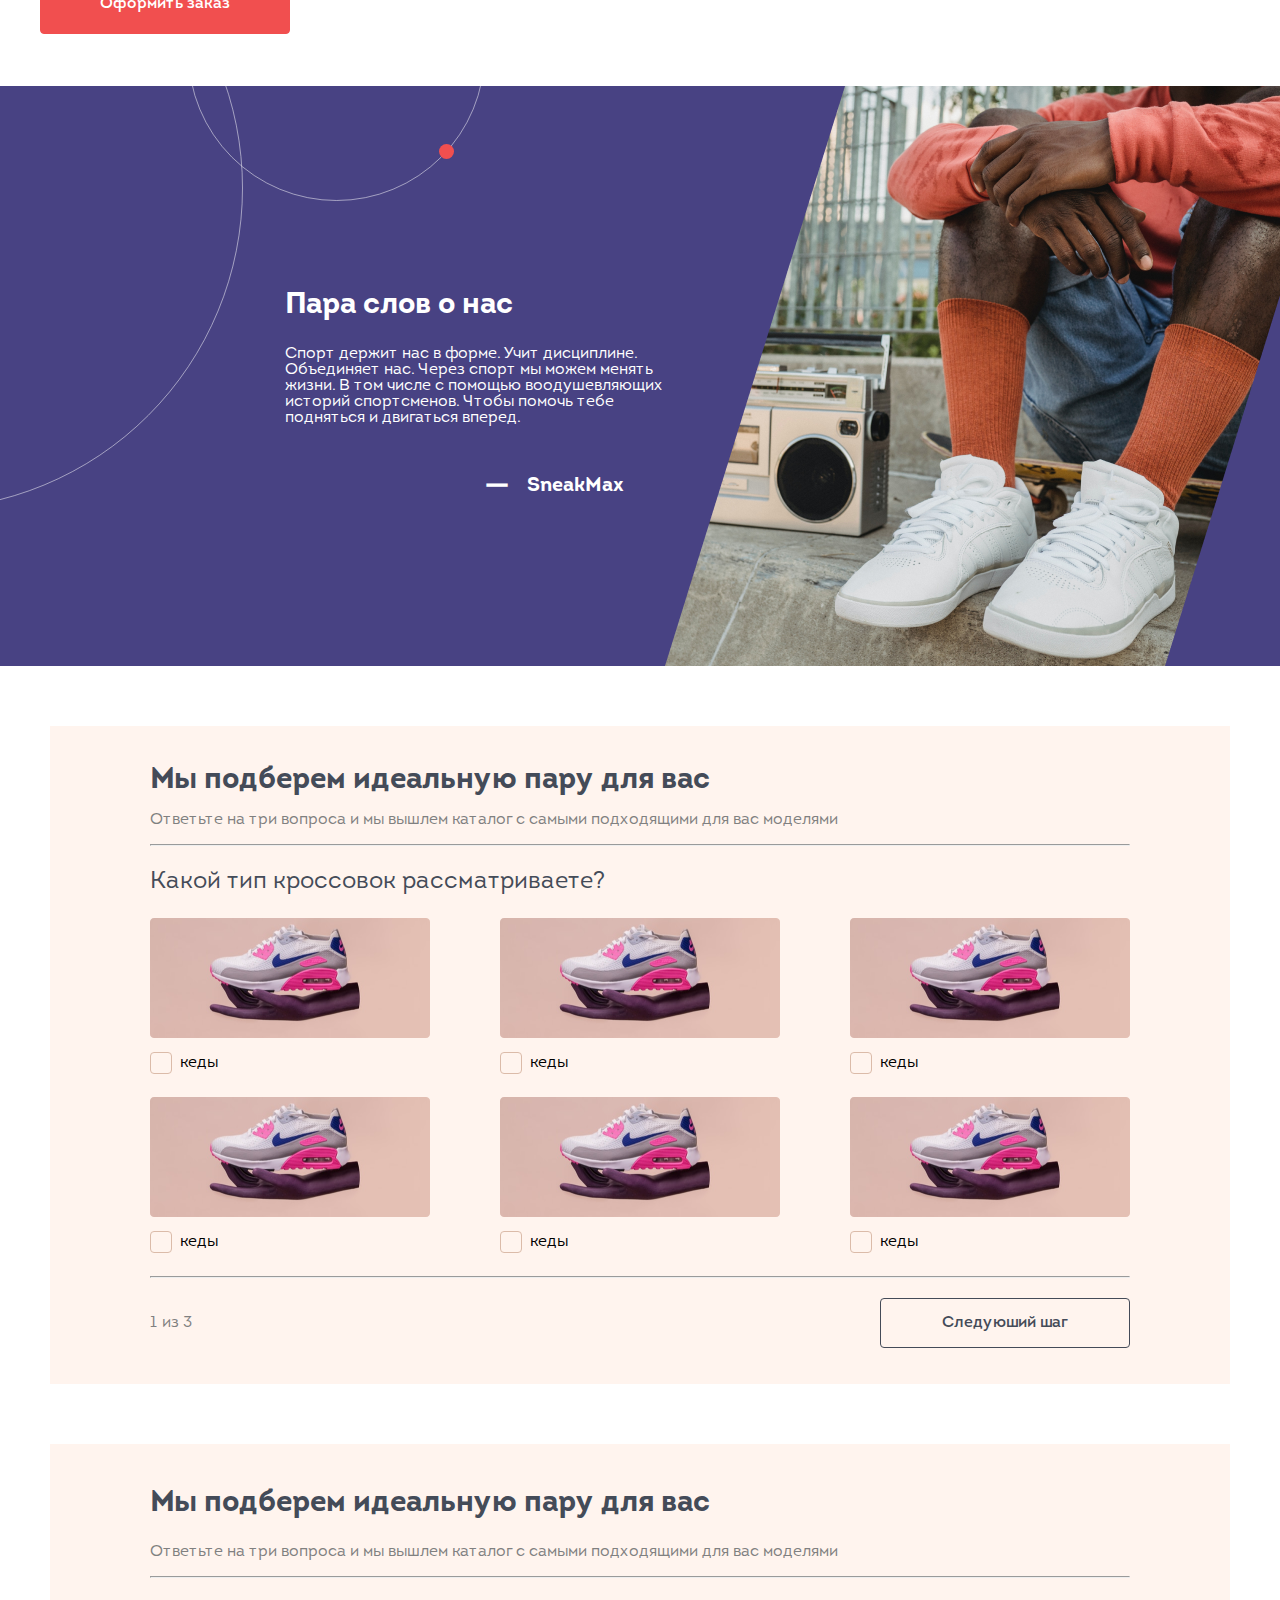
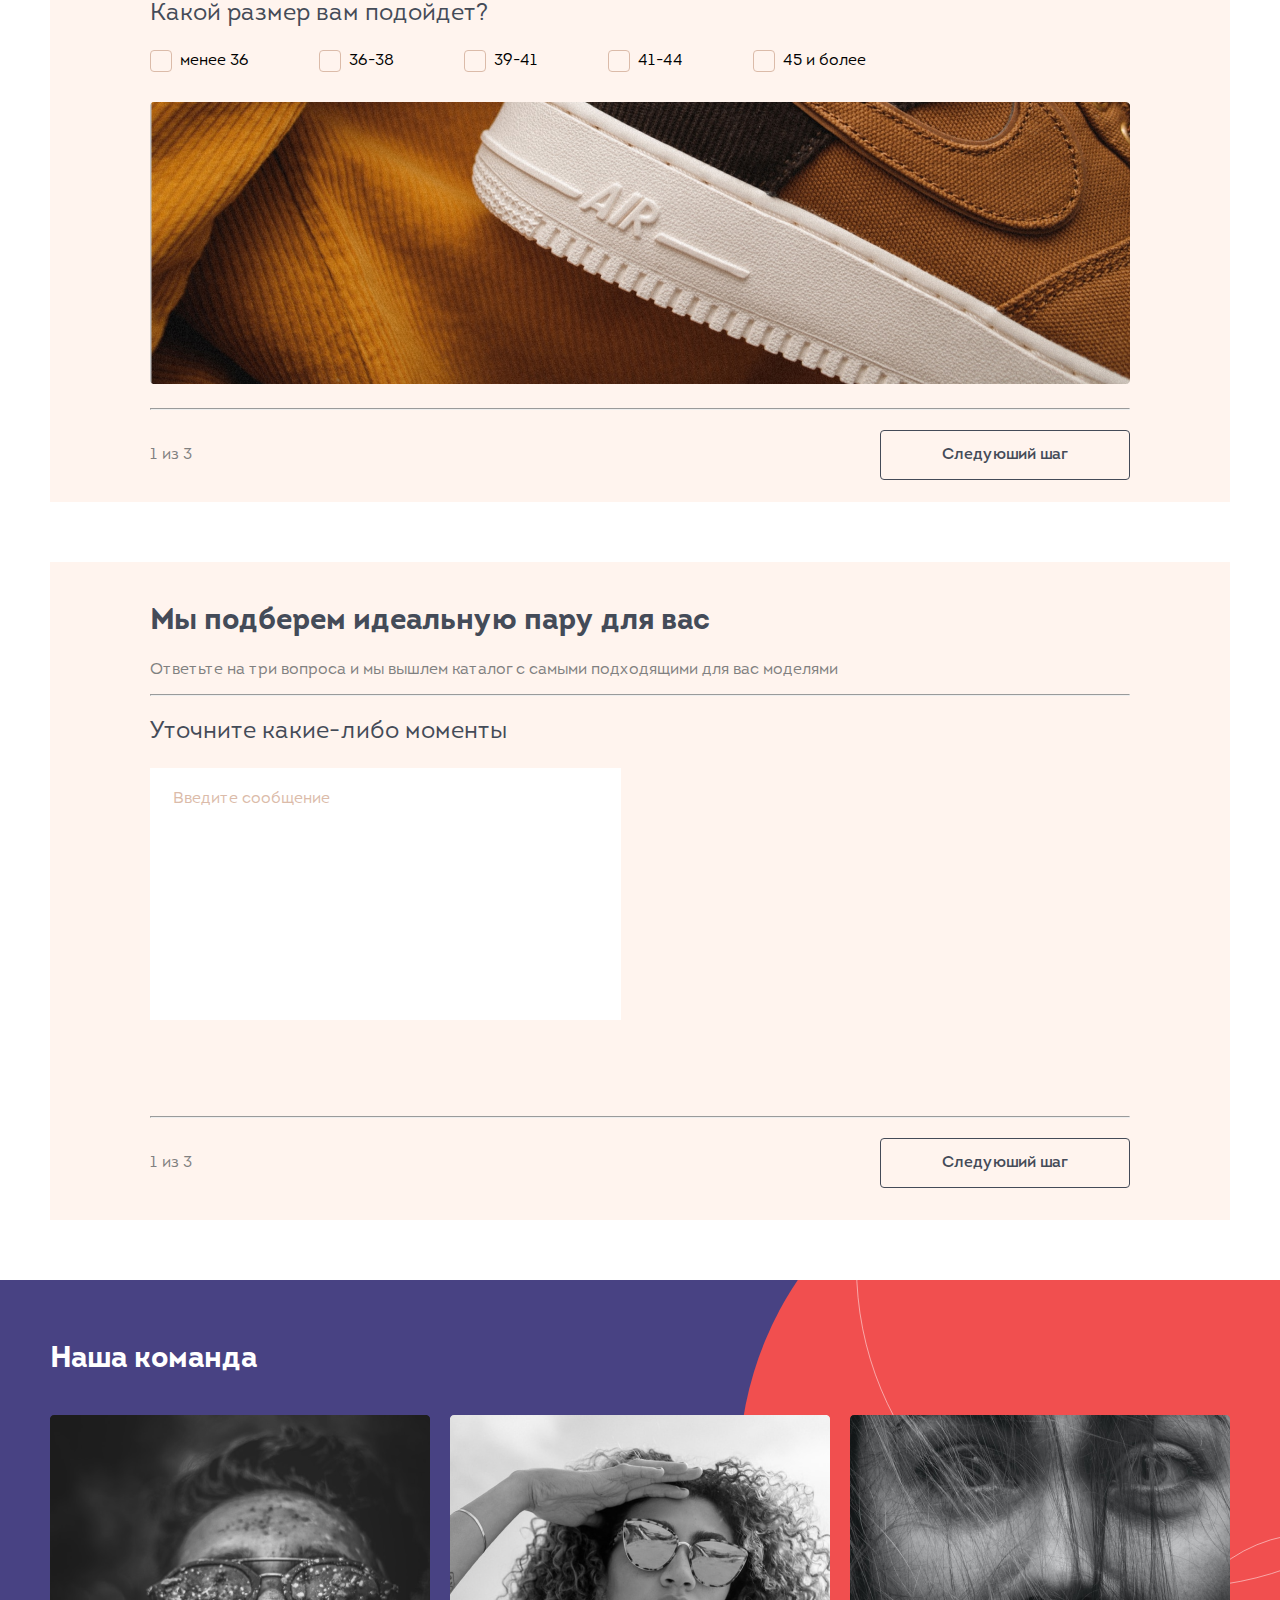
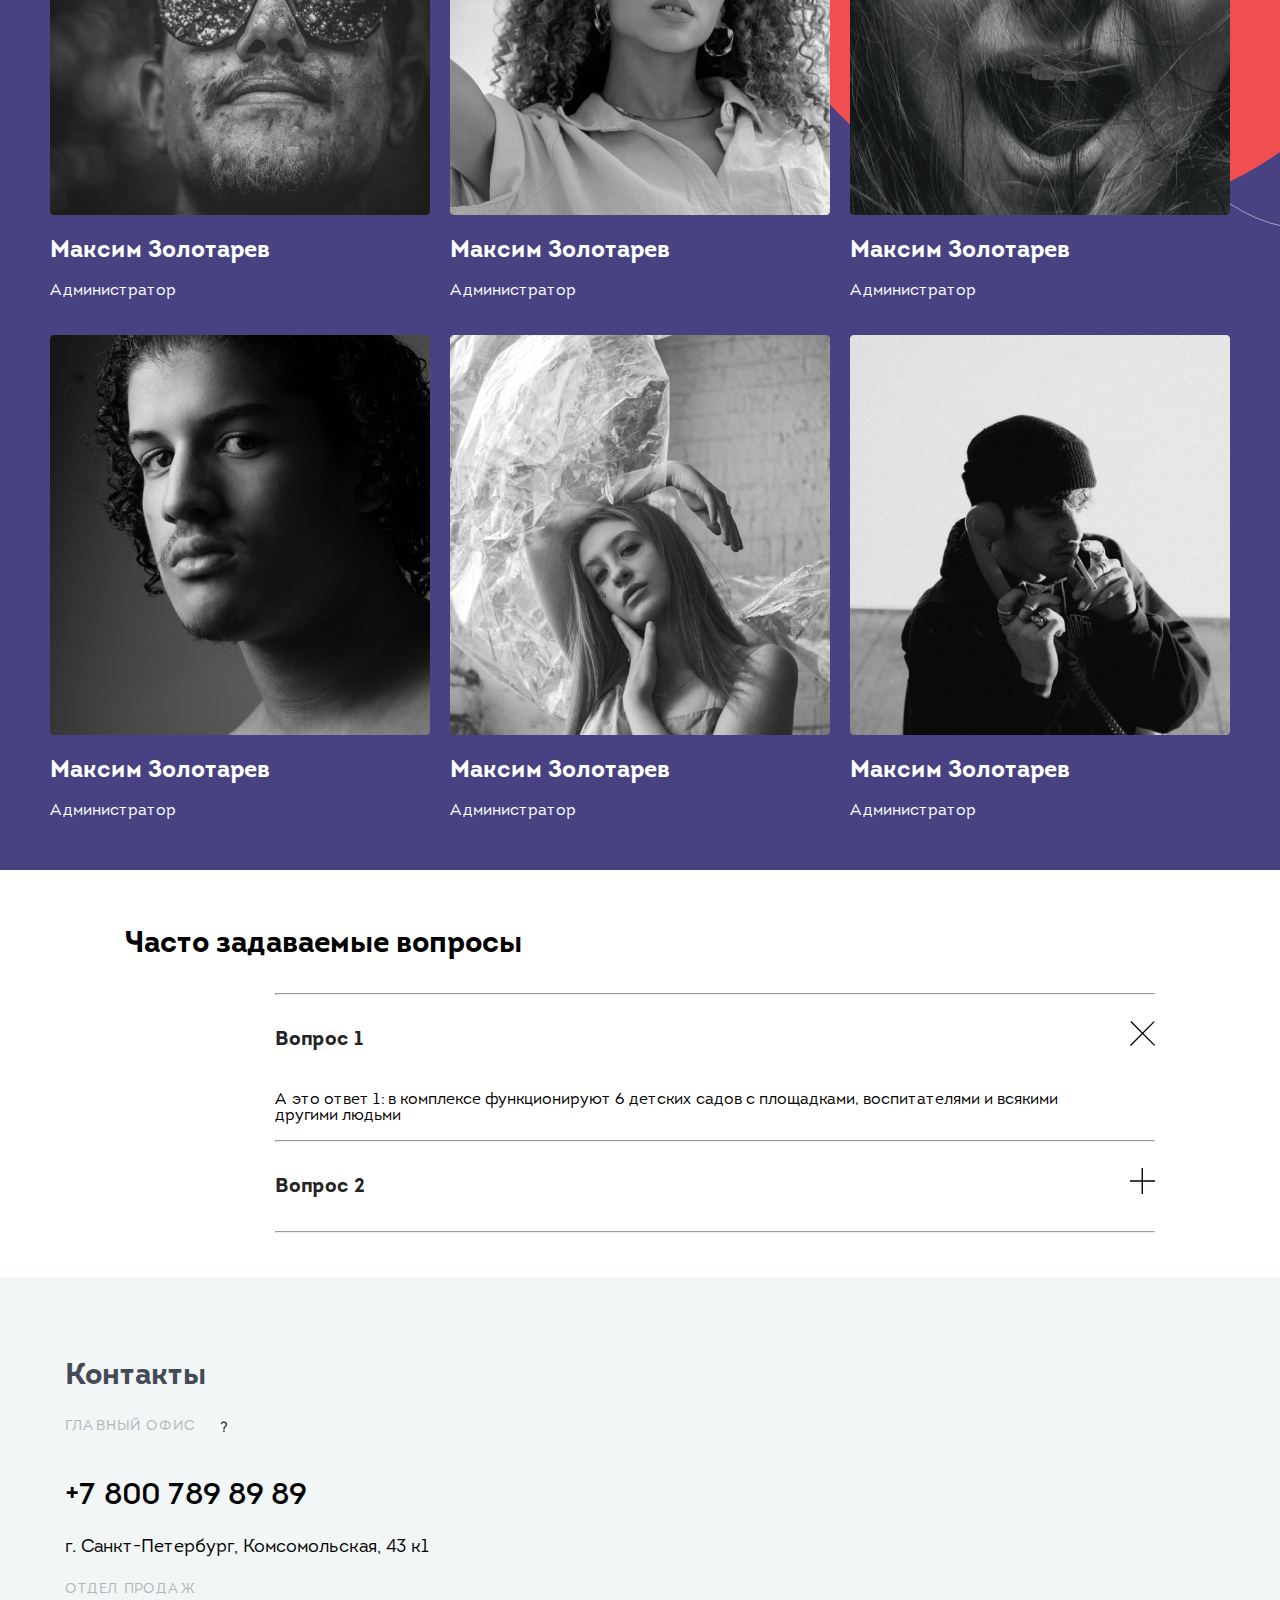
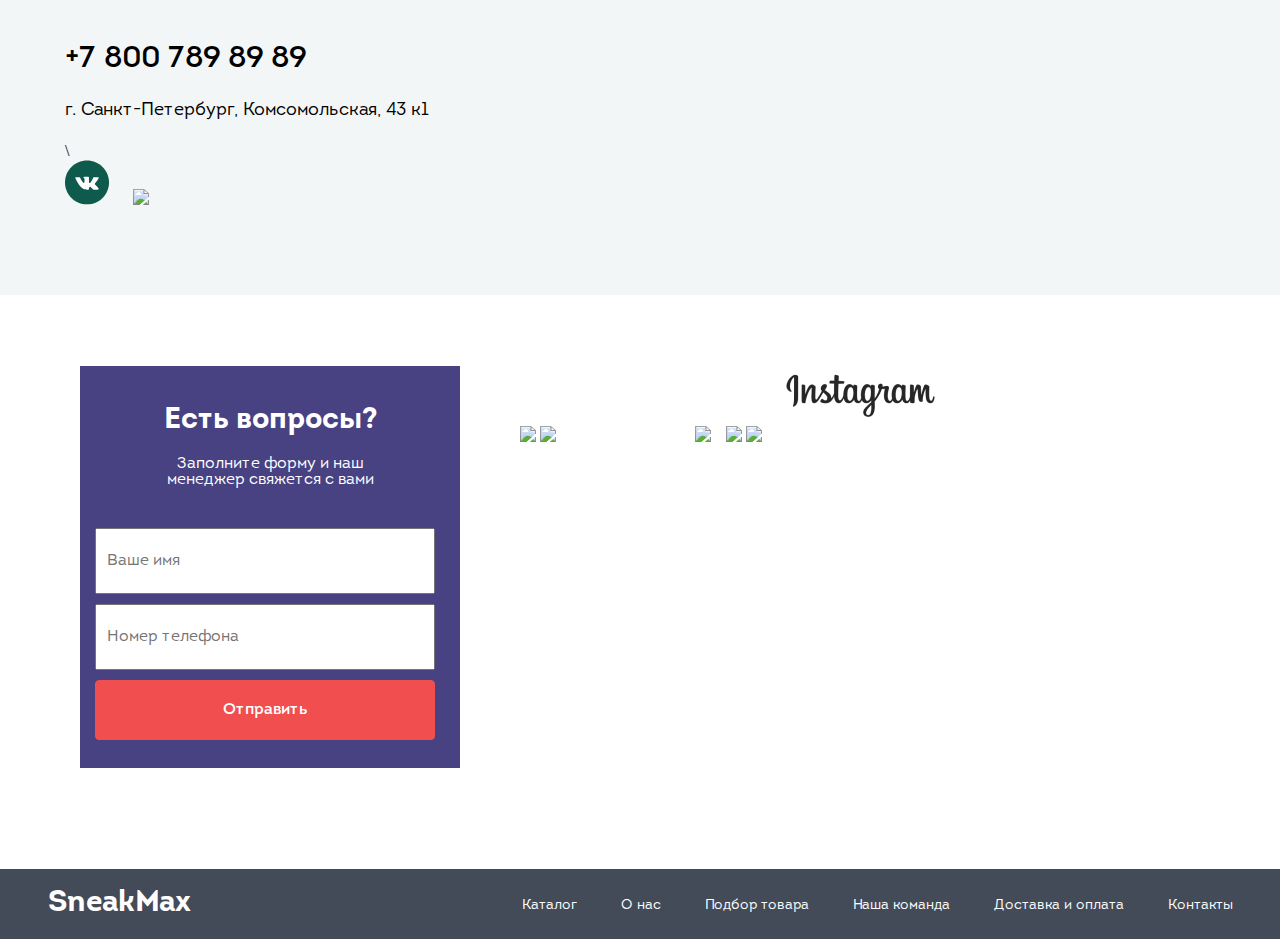
==== commit 1fbed44f: "Add files via upload" ====
--- a/index.html
+++ b/index.html
@@ -14,12 +14,18 @@
         <div id="divHeadNav">
             <h2>SneakMax</h2>
             <ul>
-                <a href="#divCatalog"><li>Каталог</li></a>
-                <a href="#divPairWordAboutUs"><li>О нас</li></a>
-                <a href="#divSelectionForYou"><li>Подбор товара</li></a>
-                <a href="#divOurTeam"><li>Наша команда</li></a>
-                <a  href="#"> <li>Доставка и оплата</li></a>
-                <a href="#contact"><li>Контакты</li></a>
+                <a href="#divCatalog">
+                <li>Каталог</li></a>
+                <a href="#divPairWordAboutUs">
+                <li>О нас</li></a>
+                <a href="#divSelectionForYou">
+                <li>Подбор товара</li></a>
+                <a href="#divOurTeam">
+                <li>Наша команда</li></a>
+                <a href="#">
+                <li>Доставка и оплата</li></a>
+                <a href="#contact">
+                <li>Контакты</li></a>
                 <li>
                     <!--Корзина --><img src="img/basket.svg">
                     <!--<div id="countBasket">1</div>-->
@@ -185,8 +191,8 @@
         </div>
     </div>
 
-<!--            MODAL window-->
-<!--                              WINDOW PRODUCT-->
+    <!--            MODAL window-->
+    <!--                              WINDOW PRODUCT-->
     <div id="divModalProduct">
         <div id="divModalProductCont">
             <div id="divModalProductFlex">
@@ -204,7 +210,7 @@
                     <div id="divProductDescription">
                         <p>
                             Кроссовки Nike Blazer Mid '77 Vintage Suede с винтажной подошвой возрождают стиль баскетбольных моделей
-                            Nike прошлого, 
+                            Nike прошлого,
                             создавая впечатление, что они хранились в шкафу долгие годы.
                         </p>
                     </div>
@@ -269,7 +275,7 @@
         </div>
     </div>
 
-<!--               WINDOW BASKET-->
+    <!--               WINDOW BASKET-->
     <div id="divBasket">
         <div id="divProductInBasket">
             <div class="divProductInBasketFlex">
@@ -309,25 +315,25 @@
             </div>-->
         </div>
         <div id="divTotalbBasket">
-           <div id="divTotalBasketFlex">
-               <div id="divTotalPriceBasket">
-                   <p>Итого</p>
-                   <h4>25 789</h4>
-               </div>
-               <button class="buttonRed">Перейти в корзину</button>
-           </div>
-        </div>
-    </div>
-
-
-<!-- WINDOW OOORDEEER-->
+            <div id="divTotalBasketFlex">
+                <div id="divTotalPriceBasket">
+                    <p>Итого</p>
+                    <h4>25 789</h4>
+                </div>
+                <button class="buttonRed">Перейти в корзину</button>
+            </div>
+        </div>
+    </div>
+
+
+    <!-- WINDOW OOORDEEER-->
 
 
     <div id="divPlacingOrder">
         <div id="divPlacingOrderCont">
             <div id="divPlacingOrderHeadFlex">
                 <h4>Оформлние заказа</h4>
-                <p>заказ 3456 67</p>         
+                <p>заказ 3456 67</p>
             </div>
             <div id="divCompositionOrder">
                 <div id="divCompositionOrderCont">
@@ -394,6 +400,9 @@
             </div>
         </div>
     </div>
+
+    <!-- FRAME    ПОДБОР КРОССОВОК 0-->
+
     <div id="divSelectionForYou">
         <div id="divSelectionForYouCont">
             <h2>Мы подберем идеальную пару для вас</h2>
@@ -443,7 +452,7 @@
                     <label for="checkboxTypeSneakers6" class="labelForCheckbox">кеды</label>
                 </div>
             </div>
-            <hr>
+            <hr class="hr2">
             <div id="divNextStepFlex">
                 <p>
                     1 из 3
@@ -454,6 +463,85 @@
             </div>
         </div>
     </div>
+
+
+    <!-- FRAME    ПОДБОР КРОССОВОК 1-->
+
+
+
+    <div class="selectFrame" id="divSelectionFrame1">
+        <div class="divSelectionFrameCont">
+            <h2>Мы подберем идеальную пару для вас</h2>
+            <p>Ответьте на три вопроса и мы вышлем каталог с самыми подходящими для вас моделями </p>
+            <hr>
+            <h3>Какой размер вам подойдет?</h3>
+            <div id="divSizeSelectFlex">
+                <div class="checkboxFrame1">
+                    <input type="checkbox" class="custom-checkbox" id="checkboxTypeSize1">
+                    <label for="checkboxTypeSize1"></label>
+                    <label for="checkboxTypeSize1" class="labelForCheckbox">менее 36</label>
+                </div>
+                <div class="checkboxFrame1">
+                    <input type="checkbox" class="custom-checkbox" id="checkboxTypeSize2">
+                    <label for="checkboxTypeSize2"></label>
+                    <label for="checkboxTypeSize2" class="labelForCheckbox">36-38</label>
+                </div>
+                <div class="checkboxFrame1">
+                    <input type="checkbox" class="custom-checkbox" id="checkboxTypeSize3">
+                    <label for="checkboxTypeSize3"></label>
+                    <label for="checkboxTypeSize3" class="labelForCheckbox">39-41</label>
+                </div>
+                <div class="checkboxFrame1">
+                    <input type="checkbox" class="custom-checkbox" id="checkboxTypeSize4">
+                    <label for="checkboxTypeSize4"></label>
+                    <label for="checkboxTypeSize4" class="labelForCheckbox">41-44</label>
+                </div>
+                <div class="checkboxFrame1">
+                    <input type="checkbox" class="custom-checkbox" id="checkboxTypeSize5">
+                    <label for="checkboxTypeSize5"></label>
+                    <label for="checkboxTypeSize5" class="labelForCheckbox">45 и более</label>
+                </div>
+            </div>
+            <img src="img/imageFrameSelect1.png">
+            <hr class="hr2">
+            <div class="nextStepInSelectFrameFlex">
+                <p>
+                    1 из 3
+                </p>
+                <!--<div>-->
+                <button class="buttonWhite" id="btnNextStep">Следуюший шаг</button>
+                <!--</div>-->
+            </div>
+        </div>
+    </div>
+
+
+    <!-- FRAME    ПОДБОР КРОССОВОК 2-->
+
+    <div class="selectFrame" id="divSelectionFrame2">
+        <div class="divSelectionFrameCont">
+            <h2>Мы подберем идеальную пару для вас</h2>
+            <p>Ответьте на три вопроса и мы вышлем каталог с самыми подходящими для вас моделями </p>
+            <hr>
+            <h3>Уточните какие-либо моменты</h3>
+            <textarea placeholder="Введите сообщение"></textarea>
+           <!-- <form>
+                <input type="text" id="inputSelectFrame2" placeholder="введите сообщение">
+            </form>-->
+            <hr class="hr2">
+            <div class="nextStepInSelectFrameFlex">
+                <p>
+                    1 из 3
+                </p>
+                <!--<div>-->
+                <button class="buttonWhite" id="btnNextStep">Следуюший шаг</button>
+                <!--</div>-->
+            </div>
+        </div>
+    </div>
+    <!--  ФРАМЕ НАША КОМАНДА-->
+
+
     <div id="divOurTeam">
         <div id="circlesRed">
             <img src="img/figureCirclesRed.svg">
@@ -618,11 +706,11 @@
                 <a href="#contact">
                 <li>Контакты</li></a>
                 <!--   <li>Каталог</li>
-       <li>О нас</li>
-       <li>Подбор товара</li>
-       <li>Наша команда</li>
-       <li>Доставка и оплата</li>
-       <li>Контакты</li>-->
+                <li>О нас</li>
+                <li>Подбор товара</li>
+                <li>Наша команда</li>
+                <li>Доставка и оплата</li>
+                <li>Контакты</li>-->
                 <!--<li>-->
                 <!--Корзина --><!--<img src="img/basket.svg">-->
                 <!--<div id="countBasket">1</div>-->
--- a/css/style.css
+++ b/css/style.css
@@ -431,11 +431,12 @@
     width: 980px; /*1180-100*2*/
     height: 618px;/*658-20*2*/
     margin: 0px 100px;
-    padding-top: 20px;
+    padding-top: 15px;
  
 }
 #divSelectionForYouCont h2{
     color:#444B58;
+    margin-bottom: 0px;
 }
 #divSelectionForYouCont p{
     color: #808080;
@@ -446,9 +447,12 @@
 #divTypeSneakersFlex{
     display: flex;
     flex-wrap: wrap;
-    gap: 20px 70px;
+    gap: 10px 70px;
     width: 980px;
-    height: 368px;/*154*2+20+40*/
+    height: 348px;/*154*2+20+40*/
+}
+#divSelectionForYouCont .hr2{
+    margin: 10px 0 20px 0;
 }
 .typeSneakers img{
     margin-bottom: 10px;
@@ -1143,4 +1147,80 @@
 }
 #divPlacingOrder form button{
     margin-top: 30px;
+}
+
+
+/*
+    ������ ������ �����.
+*/
+/*����� ������ ��� �������*/
+.selectFrame{
+    width: 1180px;
+    height: 658px;
+    margin: 60px auto 0 auto;
+    background-color: #FFF4EE;
+}
+.divSelectionFrameCont{
+    width: 980px; /*1180-100*2*/
+    height: 618px;/*658-20*2*/
+    margin: 0px 100px;
+    padding-top: 20px;
+ 
+}
+.divSelectionFrameCont h2{
+    color:#444B58;
+}
+.divSelectionFrameCont p{
+    color: #808080;
+}
+.divSelectionFrameCont h3{
+    color: #444B58;
+}
+.nextStepInSelectFrameFlex{
+    display: flex;
+    align-items: center;
+    justify-content: space-between;
+ /*   height: 50px;*/
+}
+/* ����� 1*/
+#divSelectionFrame1 #divSizeSelectFlex{
+    display: flex;
+    gap: 100px;
+}
+#divSelectionFrame1>.divSelectionFrameCont img{
+    margin-top: 52px;   
+}
+#divSelectionFrame1 .hr2{
+    margin: 20px 0 20px 0;
+}
+
+/* ����� 2*/
+#divSelectionFrame2 textarea{
+    resize: none;
+    width: 465px;
+    height: 246px;
+    /*margin-top: 10px;*/
+    margin-bottom: 72px;
+    border: 1px solid white;
+}
+#divSelectionFrame2 textarea:active{
+    border: 1px solid white;
+    outline: none;
+}
+#divSelectionFrame2 textarea:focus{
+    border: 1px solid white;
+    outline: none;
+}
+#divSelectionFrame2 textarea::placeholder{
+    padding: 20px 0 0 20px;
+    font-family: Intro Book;
+    font-size: 16px;
+    font-weight: 400;
+    line-height: 16px;
+    text-align: left;
+
+    color: #DBBBA9;
+}
+#divSelectionFrame2 .hr2{
+    margin: 20px 0 20px 0;
 }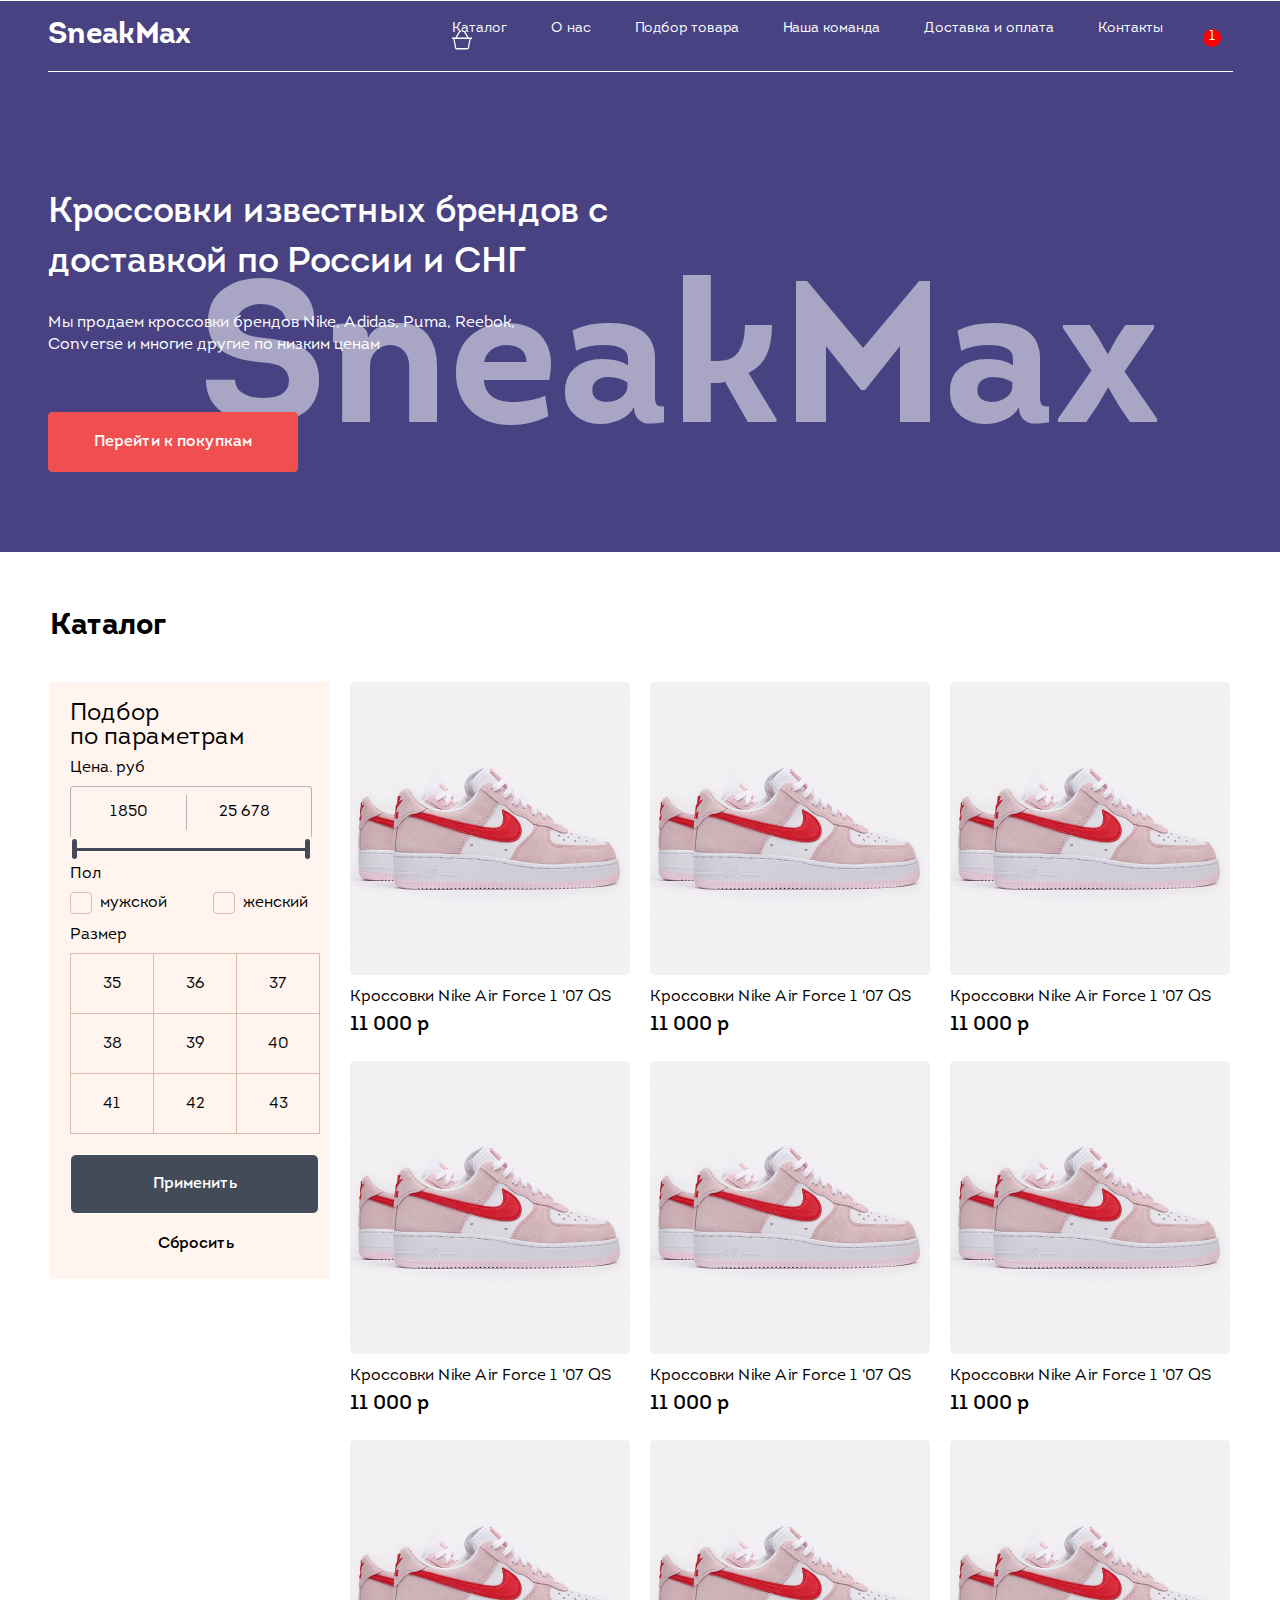
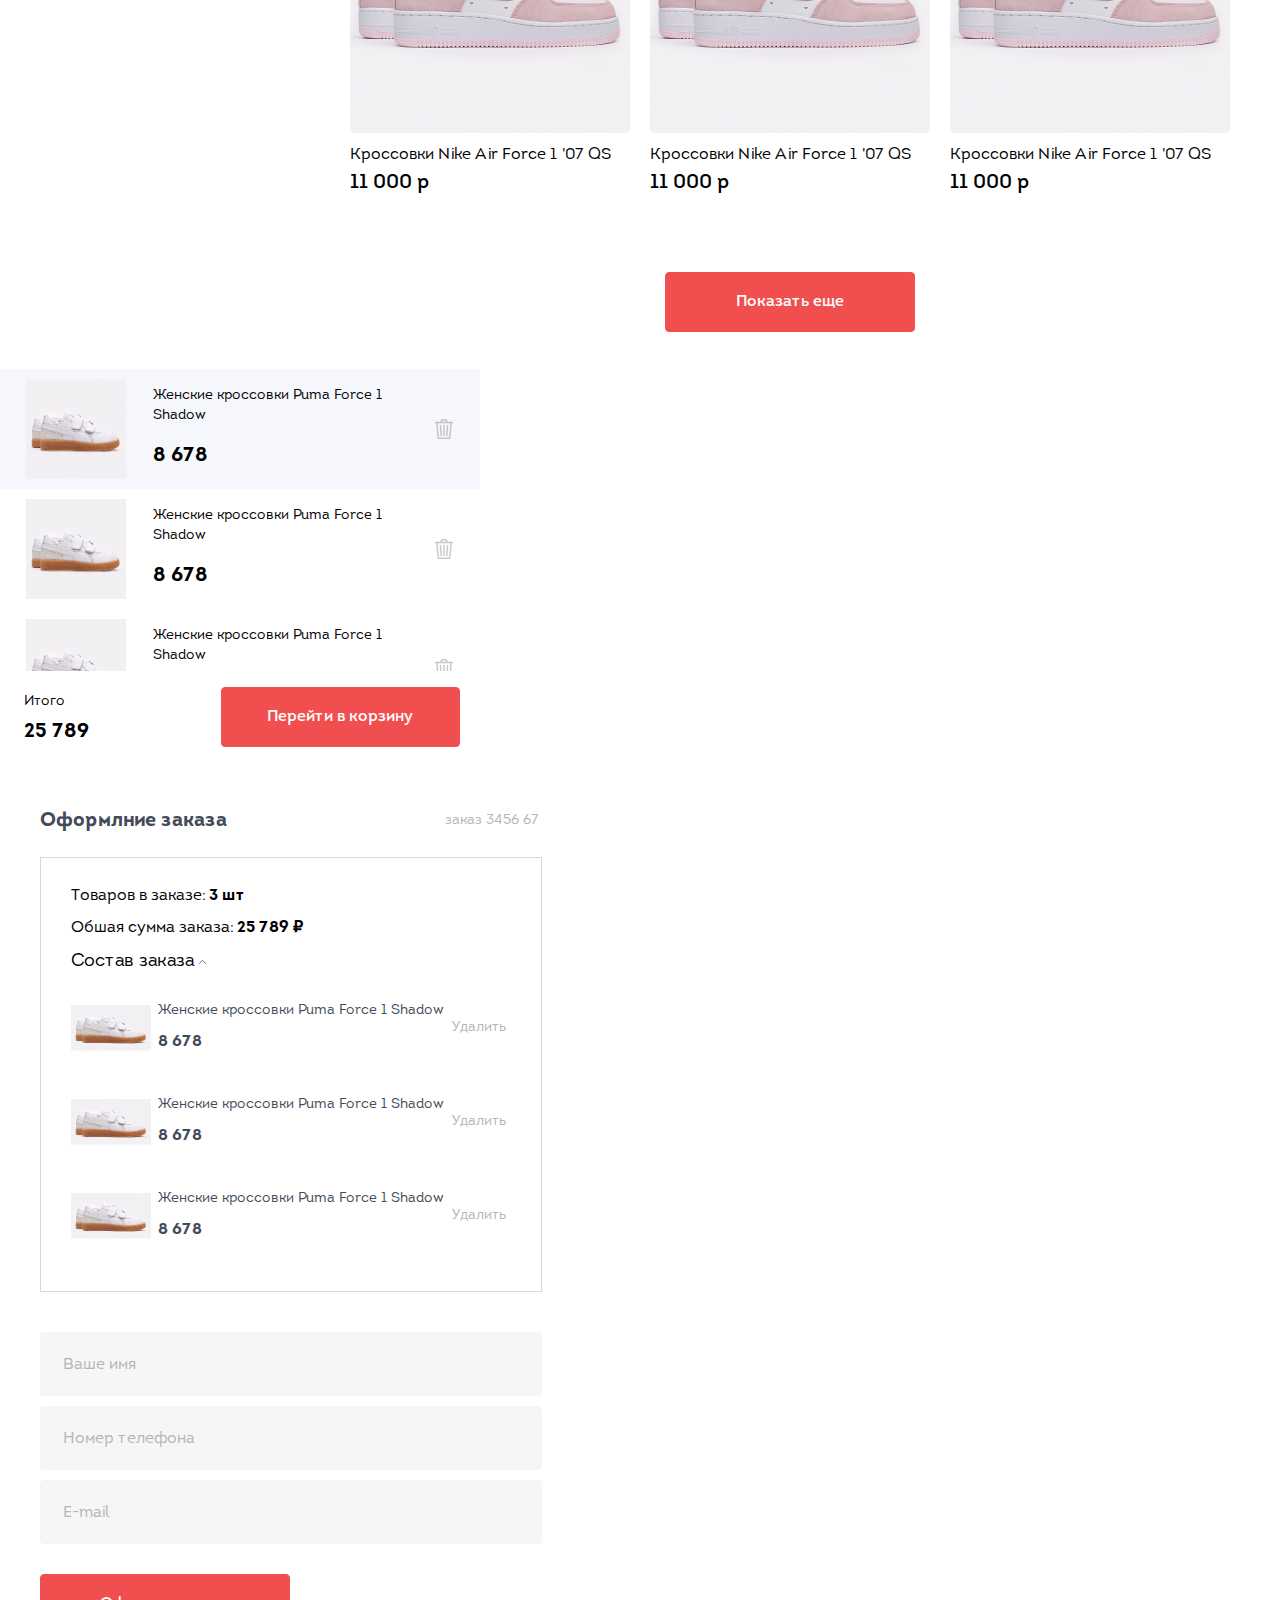
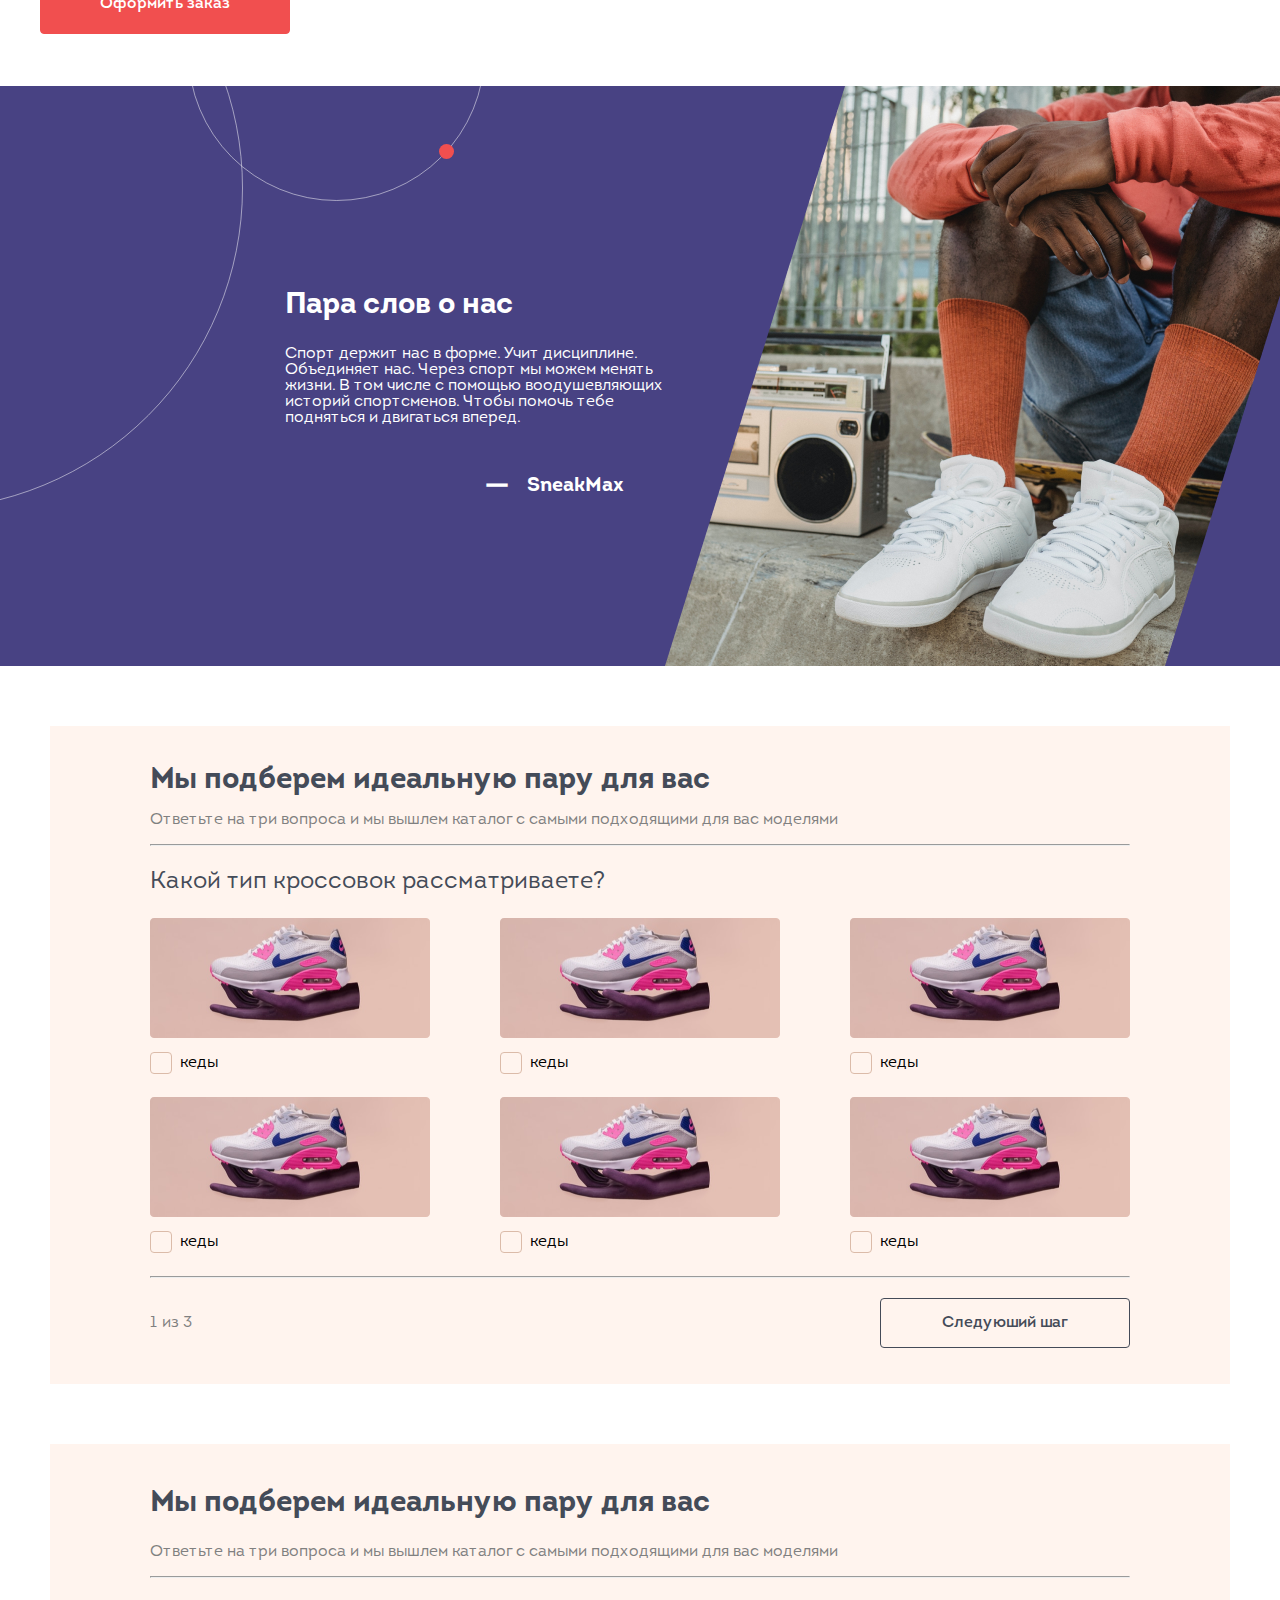
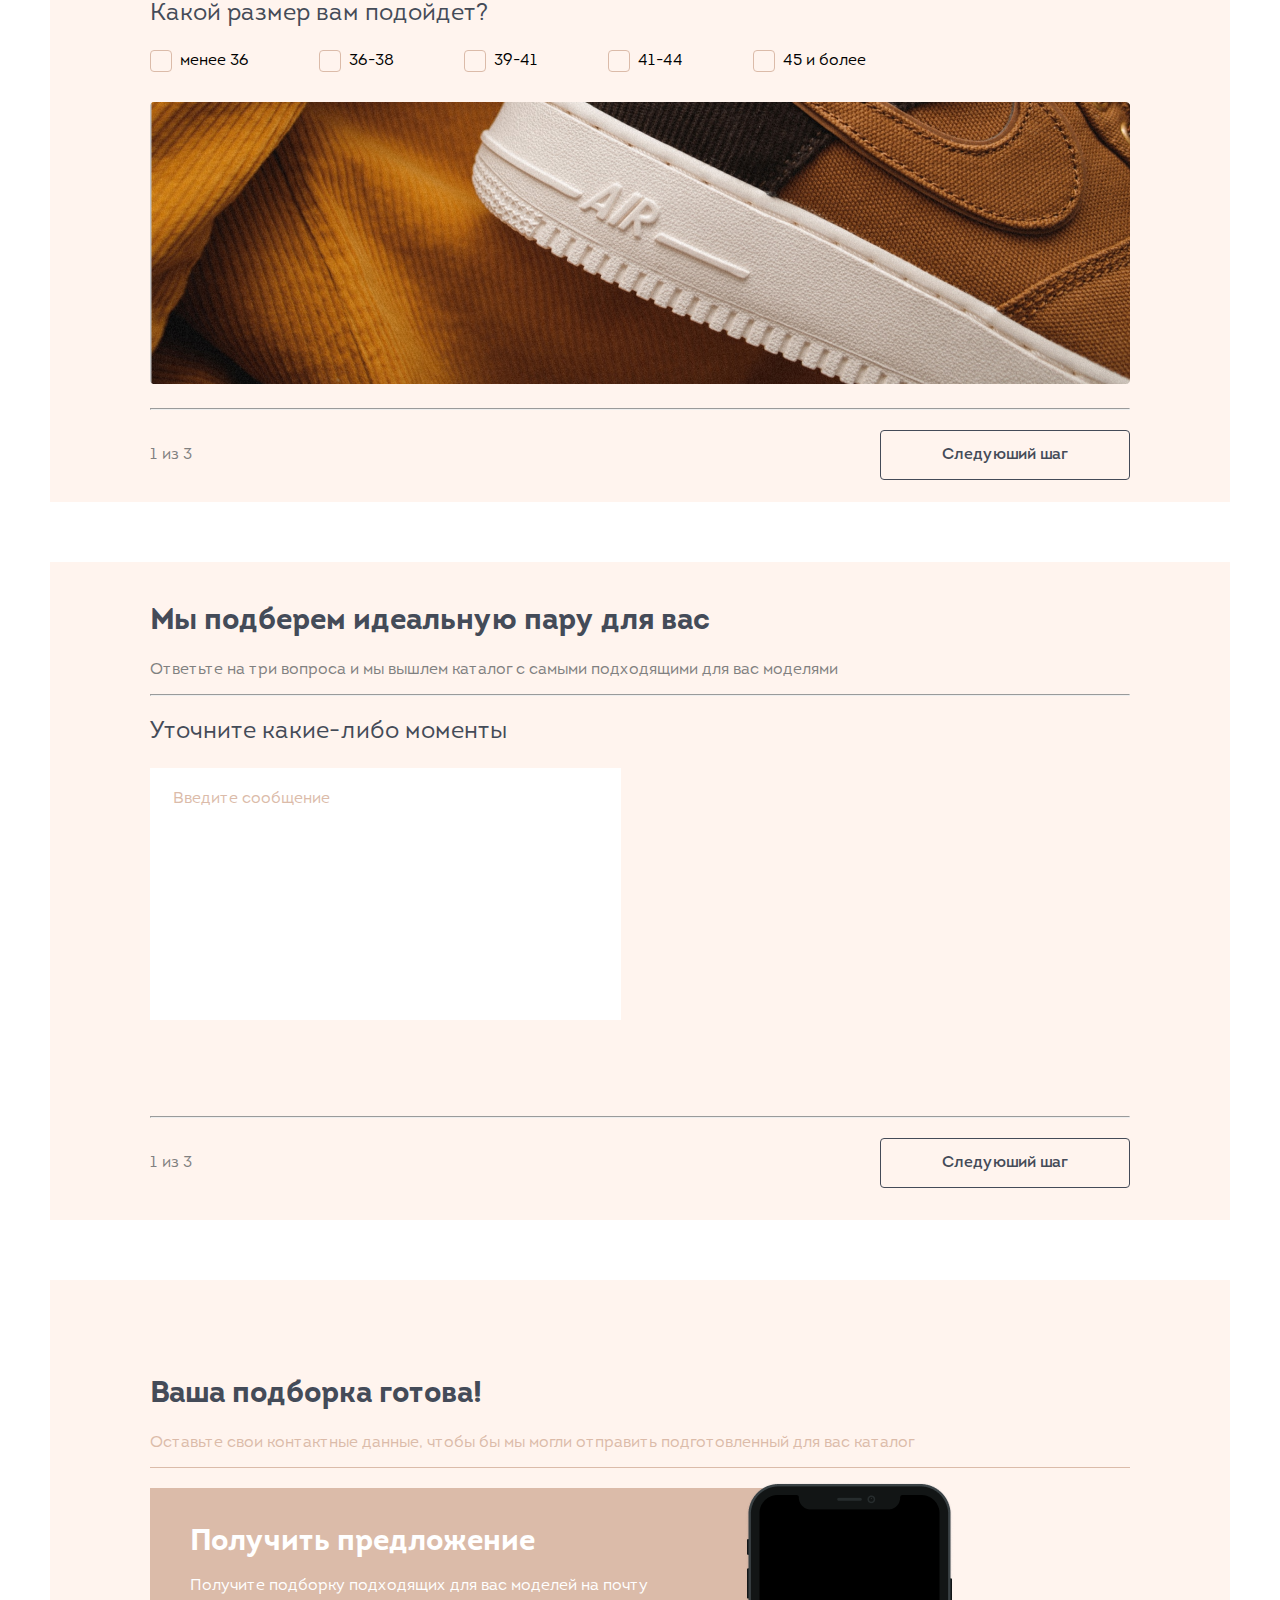
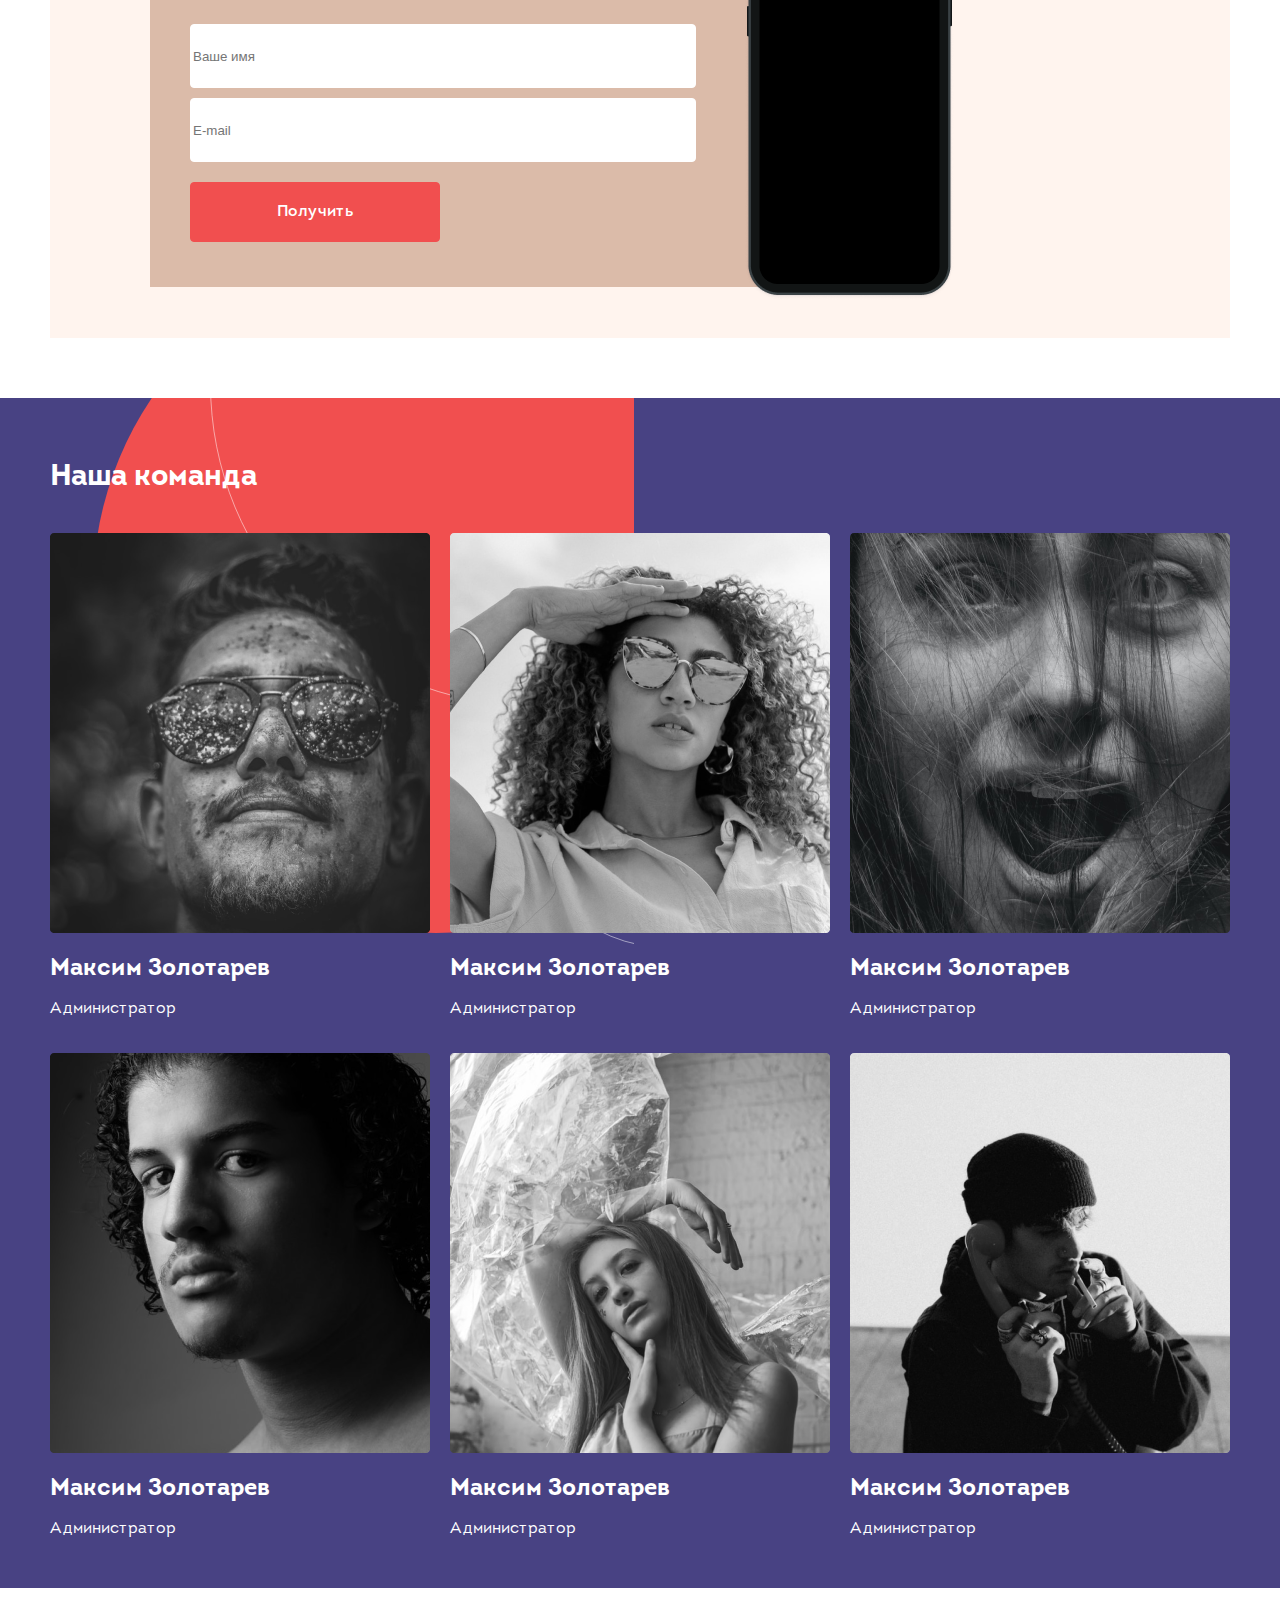
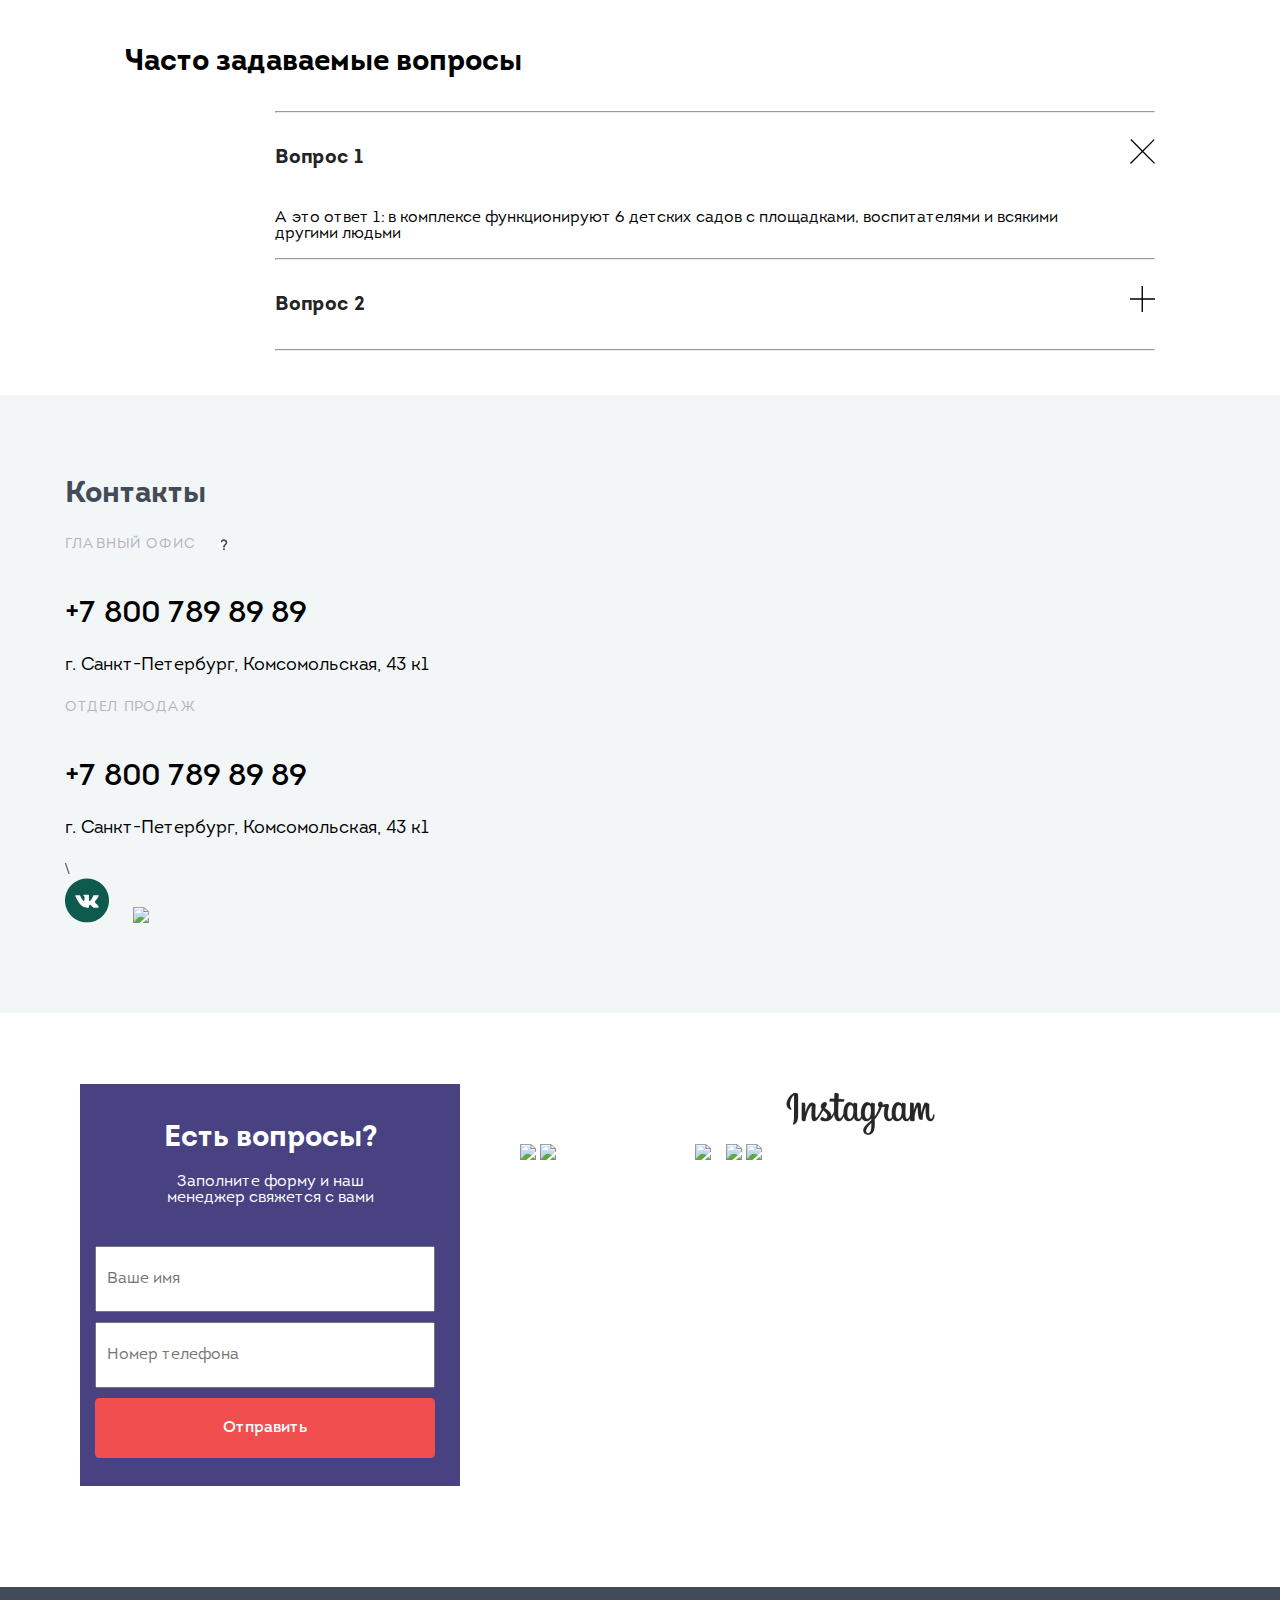
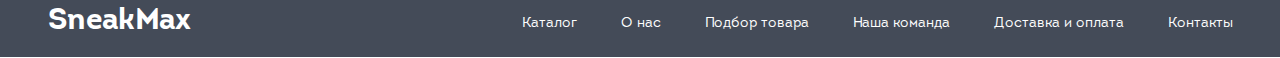
==== commit fb88eace: "Add files via upload" ====
--- a/index.html
+++ b/index.html
@@ -539,186 +539,217 @@
             </div>
         </div>
     </div>
-    <!--  ФРАМЕ НАША КОМАНДА-->
-
-
-    <div id="divOurTeam">
-        <div id="circlesRed">
-            <img src="img/figureCirclesRed.svg">
-        </div>
-        <div id="divOurTeamCont">
-            <h2>Наша команда</h2>
-            <div id="divOurTeamFlex">
-                <div class="memberTeam">
-                    <img src="img/memberTeam1.png">
-                    <h4>Максим Золотарев</h4>
-                    <p>Администратор</p>
-                </div>
-
-                <div class="memberTeam">
-                    <img src="img/memberTeam2.png">
-                    <h4>Максим Золотарев</h4>
-                    <p>Администратор</p>
-                </div>
-
-                <div class="memberTeam">
-                    <img src="img/memberTeam3.png">
-                    <h4>Максим Золотарев</h4>
-                    <p>Администратор</p>
-                </div>
-
-                <div class="memberTeam">
-                    <img src="img/memberTeam4.png">
-                    <h4>Максим Золотарев</h4>
-                    <p>Администратор</p>
-                </div>
-
-                <div class="memberTeam">
-                    <img src="img/memberTeam5.png">
-                    <h4>Максим Золотарев</h4>
-                    <p>Администратор</p>
-                </div>
-
-                <div class="memberTeam">
-                    <img src="img/memberTeam6.png">
-                    <h4>Максим Золотарев</h4>
-                    <p>Администратор</p>
-                </div>
-            </div>
-
-        </div>
-    </div>
-    <div id="FAQ">
-        <h2>Часто задаваемые вопросы</h2>
-        <div id="questions">
-            <hr>
-            <div id="firstQuestion">
-                <div class="QFlex" id="firstQuestionFlex">
-                    <h4>Вопрос 1</h4>
-                    <div><img src="img/cross.svg"></div>
-                </div>
-                <p>
-                    А это ответ 1: в комплексе функционируют 6 детских садов с площадками,
-                    воспитателями и всякими другими людьми
-                </p>
-            </div>
-            <div id="otherQuestion">
+
+
+    <!-- ФРАМЕ ПОБОРКА ГОТОВА-->
+
+
+    <div class="selectFrame"id="divSelectionReady">
+        <div class="divSelectionFrameCont">
+            <h2>Ваша подборка готова!</h2>
+            <p> Оставьте свои контактные данные, 
+                чтобы бы мы могли отправить
+                подготовленный для вас каталог
+            </p>
+            <div class="hrColor"></div>
+            <div id="divGetOffer">
+                <div id="divGetOfferFloat">
+                    <div id="divGetOfferCont">
+                        <h2> Получить предложение</h2>
+                        <p>Получите подборку подходящих для вас моделей на почту</p>
+                        <form>
+                            <input type="text" placeholder="Ваше имя">
+                            <br>
+                            <input type="text" placeholder="E-mail">
+                            <button class="buttonRed" id="btnGetOffer">Получить</button>
+                        </form>
+                    </div>
+                   
+                    <img src="img/iPhone.png">
+                </div>
+            </div>
+        </div>
+    </div>
+        <!--  ФРАМЕ НАША КОМАНДА-->
+
+
+        <div id="divOurTeam">
+            <div id="circlesRed">
+                <img src="img/figureCirclesRed.svg">
+            </div>
+            <div id="divOurTeamCont">
+                <h2>Наша команда</h2>
+                <div id="divOurTeamFlex">
+                    <div class="memberTeam">
+                        <img src="img/memberTeam1.png">
+                        <h4>Максим Золотарев</h4>
+                        <p>Администратор</p>
+                    </div>
+
+                    <div class="memberTeam">
+                        <img src="img/memberTeam2.png">
+                        <h4>Максим Золотарев</h4>
+                        <p>Администратор</p>
+                    </div>
+
+                    <div class="memberTeam">
+                        <img src="img/memberTeam3.png">
+                        <h4>Максим Золотарев</h4>
+                        <p>Администратор</p>
+                    </div>
+
+                    <div class="memberTeam">
+                        <img src="img/memberTeam4.png">
+                        <h4>Максим Золотарев</h4>
+                        <p>Администратор</p>
+                    </div>
+
+                    <div class="memberTeam">
+                        <img src="img/memberTeam5.png">
+                        <h4>Максим Золотарев</h4>
+                        <p>Администратор</p>
+                    </div>
+
+                    <div class="memberTeam">
+                        <img src="img/memberTeam6.png">
+                        <h4>Максим Золотарев</h4>
+                        <p>Администратор</p>
+                    </div>
+                </div>
+
+            </div>
+        </div>
+        <div id="FAQ">
+            <h2>Часто задаваемые вопросы</h2>
+            <div id="questions">
                 <hr>
-                <div class="QFlex" id="otherQuestionFlex">
-                    <h4>Вопрос 2</h4>
-                    <div><img src="img/plus.svg"></div>
-                </div>
-                <hr>
-            </div>
-        </div>
-    </div>
-    <div id="contact">
-        <div id="contactCont">
-            <div id="contactFlex">
-                <div id="contactText">
-                    <h2>Контакты</h2>
-                    <p class="office">
-                        ГЛАВНЫЙ ОФИС
-                        <span class="tooltip">
-                            <button class="tooltip-toggle" type="button">
-                                <img class="tooltip-icon" src="img/iconTooltip.svg">
-                                <!--<svg class="tooltip-icon" width="9" height="9" viewBox="0 0 1 9" fill="currentColor"
+                <div id="firstQuestion">
+                    <div class="QFlex" id="firstQuestionFlex">
+                        <h4>Вопрос 1</h4>
+                        <div><img src="img/cross.svg"></div>
+                    </div>
+                    <p>
+                        А это ответ 1: в комплексе функционируют 6 детских садов с площадками,
+                        воспитателями и всякими другими людьми
+                    </p>
+                </div>
+                <div id="otherQuestion">
+                    <hr>
+                    <div class="QFlex" id="otherQuestionFlex">
+                        <h4>Вопрос 2</h4>
+                        <div><img src="img/plus.svg"></div>
+                    </div>
+                    <hr>
+                </div>
+            </div>
+        </div>
+        <div id="contact">
+            <div id="contactCont">
+                <div id="contactFlex">
+                    <div id="contactText">
+                        <h2>Контакты</h2>
+                        <p class="office">
+                            ГЛАВНЫЙ ОФИС
+                            <span class="tooltip">
+                                <button class="tooltip-toggle" type="button">
+                                    <img class="tooltip-icon" src="img/iconTooltip.svg">
+                                    <!--<svg class="tooltip-icon" width="9" height="9" viewBox="0 0 1 9" fill="currentColor"
                                      xmlns="http://www.w3.org/2000/svg">
                                     <g clip-path="url(#a)">
                                         <path d="M0 9h1V3H0v6ZM1 0H0v1h1V0Z" />
                                     </g>
                                 </svg>-->
-                            </button>
-                            <span class="tooltip-text">
-                                Адрес и телефон для корреспонденции, инвесторов.
-                                Вопросы о доставке, качестве обслуживания и
-                                товара просьба задавать в отдел продаж
+                                </button>
+                                <span class="tooltip-text">
+                                    Адрес и телефон для корреспонденции, инвесторов.
+                                    Вопросы о доставке, качестве обслуживания и
+                                    товара просьба задавать в отдел продаж
+                                </span>
                             </span>
-                        </span>
-                    </p>
-                    <h4 class="telephone">+7 800 789 89 89</h4>
-                    <p class="address">г. Санкт-Петербург, Комсомольская, 43 к1</p>
-                    <p class="office">ОТДЕЛ ПРОДАЖ</p>
-                    <h4 class="telephone">+7 800 789 89 89</h4>
-                    <p class="address">г. Санкт-Петербург, Комсомольская, 43 к1</p>\
-                    <div id="socialNetwork">
-                        <a href="#"><img src="img/VK.svg"></a>
-                        <a href="#"><img src="img/instagram.svg"></a>
-                    </div>
-                </div>
-                <div id="contactMap">
-                    <iframe src="https://yandex.ru/map-widget/v1/?um=constructor%3A0d640aa5077fbe593d0ab89a2c217d82729e7c5f0c27192cd488b06a9375fa2f&amp;source=constructor" width="680" height="497" frameborder="0"></iframe>
-                </div>
-            </div>
-        </div>
-    </div>
-    <div id="divLastBlok">
-        <div id="divLastBlokCont">
-            <div id="divLastBlokFlex">
-                <div id="divEndForm">
-                    <h2>Есть вопросы?</h2>
-                    <p>
-                        Заполните форму и наш<br> менеджер свяжется с вами
-                    </p>
-                    <form>
-                        <!-- <div>-->
-                        <input type="text" placeholder="&nbsp;&nbsp;Ваше имя">
-                        <input type="text" placeholder="&nbsp;&nbsp;Номер телефона">
-                        <button class="buttonRed">Отправить</button>
-                        <!-- </div>-->
-                    </form>
-                </div>
-                <div id="divInstagram">
-                    <div id="divLogoInstagram">
-                        <img src="img/instagram_logo1.png">
-                    </div>
-                    <div id="divInstagramFlex">
-                        <div class="twoImage">
-                            <img src="img/rectangle1.jpg">
-                            <img src="img/rectangle2.jpg">
-                        </div>
-                        <div class="oneImage">
-                            <img src="img/rectangle3.jpg">
-                        </div>
-                        <div class="twoImage">
-                            <img src="img/rectangle4.jpg">
-                            <img src="img/rectangle5.jpg">
-                        </div>
-                    </div>
-                </div>
-            </div>
-        </div>
-    </div>
-    <footer>
-        <div id="divHeadFooter">
-            <h2>SneakMax</h2>
-            <ul>
-                <a href="#divCatalog">
-                <li>Каталог</li></a>
-                <a href="#divPairWordAboutUs">
-                <li>О нас</li></a>
-                <a href="#divSelectionForYou">
-                <li>Подбор товара</li></a>
-                <a href="#divOurTeam">
-                <li>Наша команда</li></a>
-                <a href="#">
-                <li>Доставка и оплата</li></a>
-                <a href="#contact">
-                <li>Контакты</li></a>
-                <!--   <li>Каталог</li>
+                        </p>
+                        <h4 class="telephone">+7 800 789 89 89</h4>
+                        <p class="address">г. Санкт-Петербург, Комсомольская, 43 к1</p>
+                        <p class="office">ОТДЕЛ ПРОДАЖ</p>
+                        <h4 class="telephone">+7 800 789 89 89</h4>
+                        <p class="address">г. Санкт-Петербург, Комсомольская, 43 к1</p>\
+                        <div id="socialNetwork">
+                            <a href="#"><img src="img/VK.svg"></a>
+                            <a href="#"><img src="img/instagram.svg"></a>
+                        </div>
+                    </div>
+                    <div id="contactMap">
+                        <iframe src="https://yandex.ru/map-widget/v1/?um=constructor%3A0d640aa5077fbe593d0ab89a2c217d82729e7c5f0c27192cd488b06a9375fa2f&amp;source=constructor" width="680" height="497" frameborder="0"></iframe>
+                    </div>
+                </div>
+            </div>
+        </div>
+        <div id="divLastBlok">
+            <div id="divLastBlokCont">
+                <div id="divLastBlokFlex">
+                    <div id="divEndForm">
+                        <h2>Есть вопросы?</h2>
+                        <p>
+                            Заполните форму и наш<br> менеджер свяжется с вами
+                        </p>
+                        <form>
+                            <!-- <div>-->
+                            <input type="text" placeholder="&nbsp;&nbsp;Ваше имя">
+                            <input type="text" placeholder="&nbsp;&nbsp;Номер телефона">
+                            <button class="buttonRed">Отправить</button>
+                            <!-- </div>-->
+                        </form>
+                    </div>
+                    <div id="divInstagram">
+                        <div id="divLogoInstagram">
+                            <img src="img/instagram_logo1.png">
+                        </div>
+                        <div id="divInstagramFlex">
+                            <div class="twoImage">
+                                <img src="img/rectangle1.jpg">
+                                <img src="img/rectangle2.jpg">
+                            </div>
+                            <div class="oneImage">
+                                <img src="img/rectangle3.jpg">
+                            </div>
+                            <div class="twoImage">
+                                <img src="img/rectangle4.jpg">
+                                <img src="img/rectangle5.jpg">
+                            </div>
+                        </div>
+                    </div>
+                </div>
+            </div>
+        </div>
+        <footer>
+            <div id="divHeadFooter">
+                <h2>SneakMax</h2>
+                <ul>
+                    <a href="#divCatalog">
+                    <li>Каталог</li></a>
+                    <a href="#divPairWordAboutUs">
+                    <li>О нас</li></a>
+                    <a href="#divSelectionForYou">
+                    <li>Подбор товара</li></a>
+                    <a href="#divOurTeam">
+                    <li>Наша команда</li></a>
+                    <a href="#">
+                    <li>Доставка и оплата</li></a>
+                    <a href="#contact">
+                    <li>Контакты</li></a>
+                    <!--   <li>Каталог</li>
                 <li>О нас</li>
                 <li>Подбор товара</li>
                 <li>Наша команда</li>
                 <li>Доставка и оплата</li>
                 <li>Контакты</li>-->
-                <!--<li>-->
-                <!--Корзина --><!--<img src="img/basket.svg">-->
+                    <!--<li>-->
+                    <!--Корзина --><!--<img src="img/basket.svg">-->
+                    <!--<div id="countBasket">1</div>-->
+                    <!--</li>-->
+
+                </ul>
                 <!--<div id="countBasket">1</div>-->
-                <!--</li>-->
-
-            </ul>
-            <!--<div id="countBasket">1</div>-->
-        </div>
-    </footer>
+            </div>
+        </footer>
 </body>
 </html>--- a/css/style.css
+++ b/css/style.css
@@ -1223,4 +1223,64 @@
 }
 #divSelectionFrame2 .hr2{
     margin: 20px 0 20px 0;
+}
+
+/* ����� 3*/
+
+#divSelectionReady .divSelectionFrameCont>h2{
+    margin-top: 80px;
+}
+#divSelectionReady .divSelectionFrameCont>p{
+    color:#DBBBA9
+}
+#divSelectionReady .hrColor{
+    border: 1px solid #DBBBA9;
+    border-bottom-width: 0
+   /* background-color:#DBBBA9;*/
+}
+#divSelectionReady #divGetOffer{
+    margin-top: 20px;
+}
+#divSelectionReady #divGetOfferFloat{
+    /*display:flex;
+    align-items: stretch;
+    justify-content: space-around;*/
+    background-color: #DBBBA9; 
+    width: 695px;
+    height: 399px;
+
+}
+#divSelectionReady #divGetOffer #divGetOfferFloat #divGetOfferCont{
+    width: 500px;
+    margin-left: 40px;
+    padding-top: 40px;
+}
+#divGetOfferCont>h2{
+    margin: 0px;
+    color: white;
+}
+#divGetOfferCont>p{
+    margin-top: 20px;
+    margin-bottom: 30px;
+    color: white;
+}
+#divSelectionReady #divGetOfferCont form input[type=text]{
+   
+    width: 500px;
+    height: 60px;
+    border: 1px solid white;
+    border-radius: 4px;
+}
+#divSelectionReady #divGetOfferCont form input[type=text]:first-child{
+    margin-bottom: 10px;
+}
+#divSelectionReady #divGetOfferCont form input[type=text]:last-of-type{
+    margin-bottom: 20px;
+}
+#divSelectionReady #divGetOfferFloat img{
+    float: right;
+    position:relative;
+    left: 110px;
+    top: -360px;
+/*    margin-left: 350px;*/
 }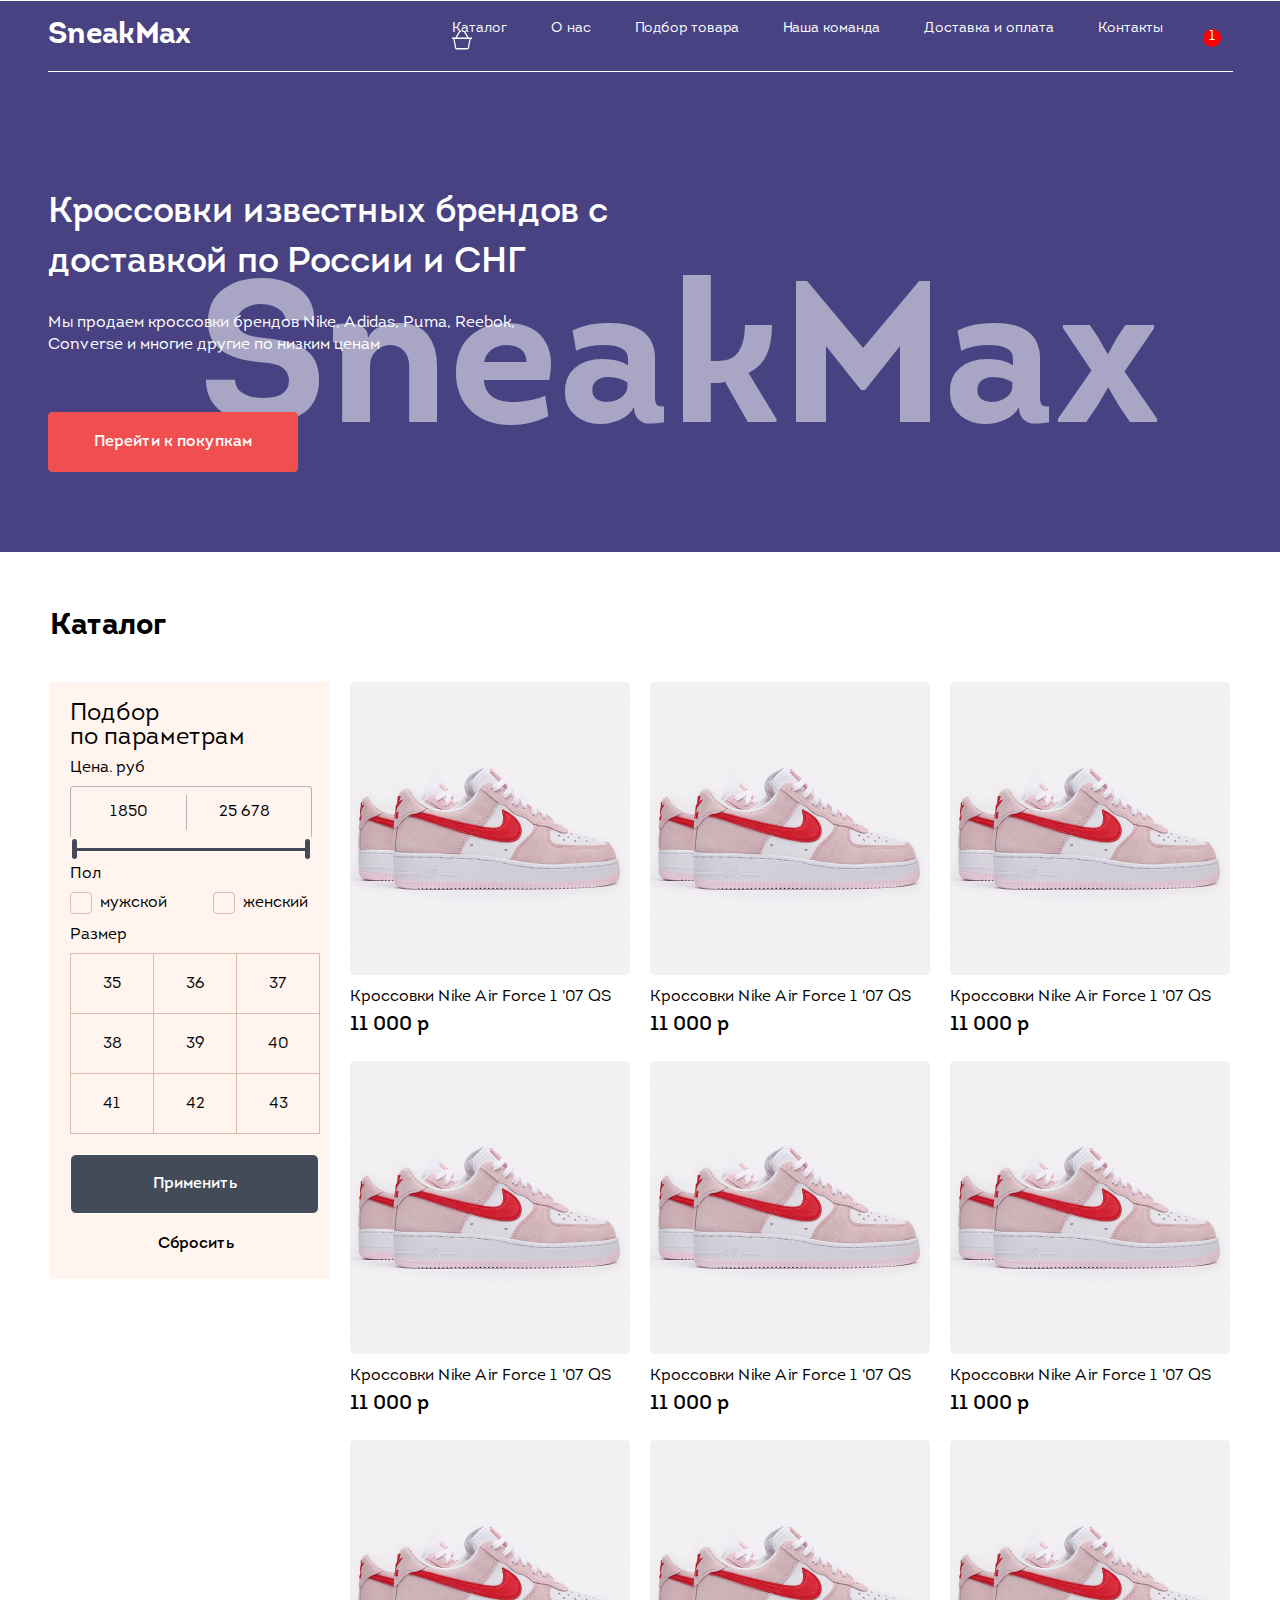
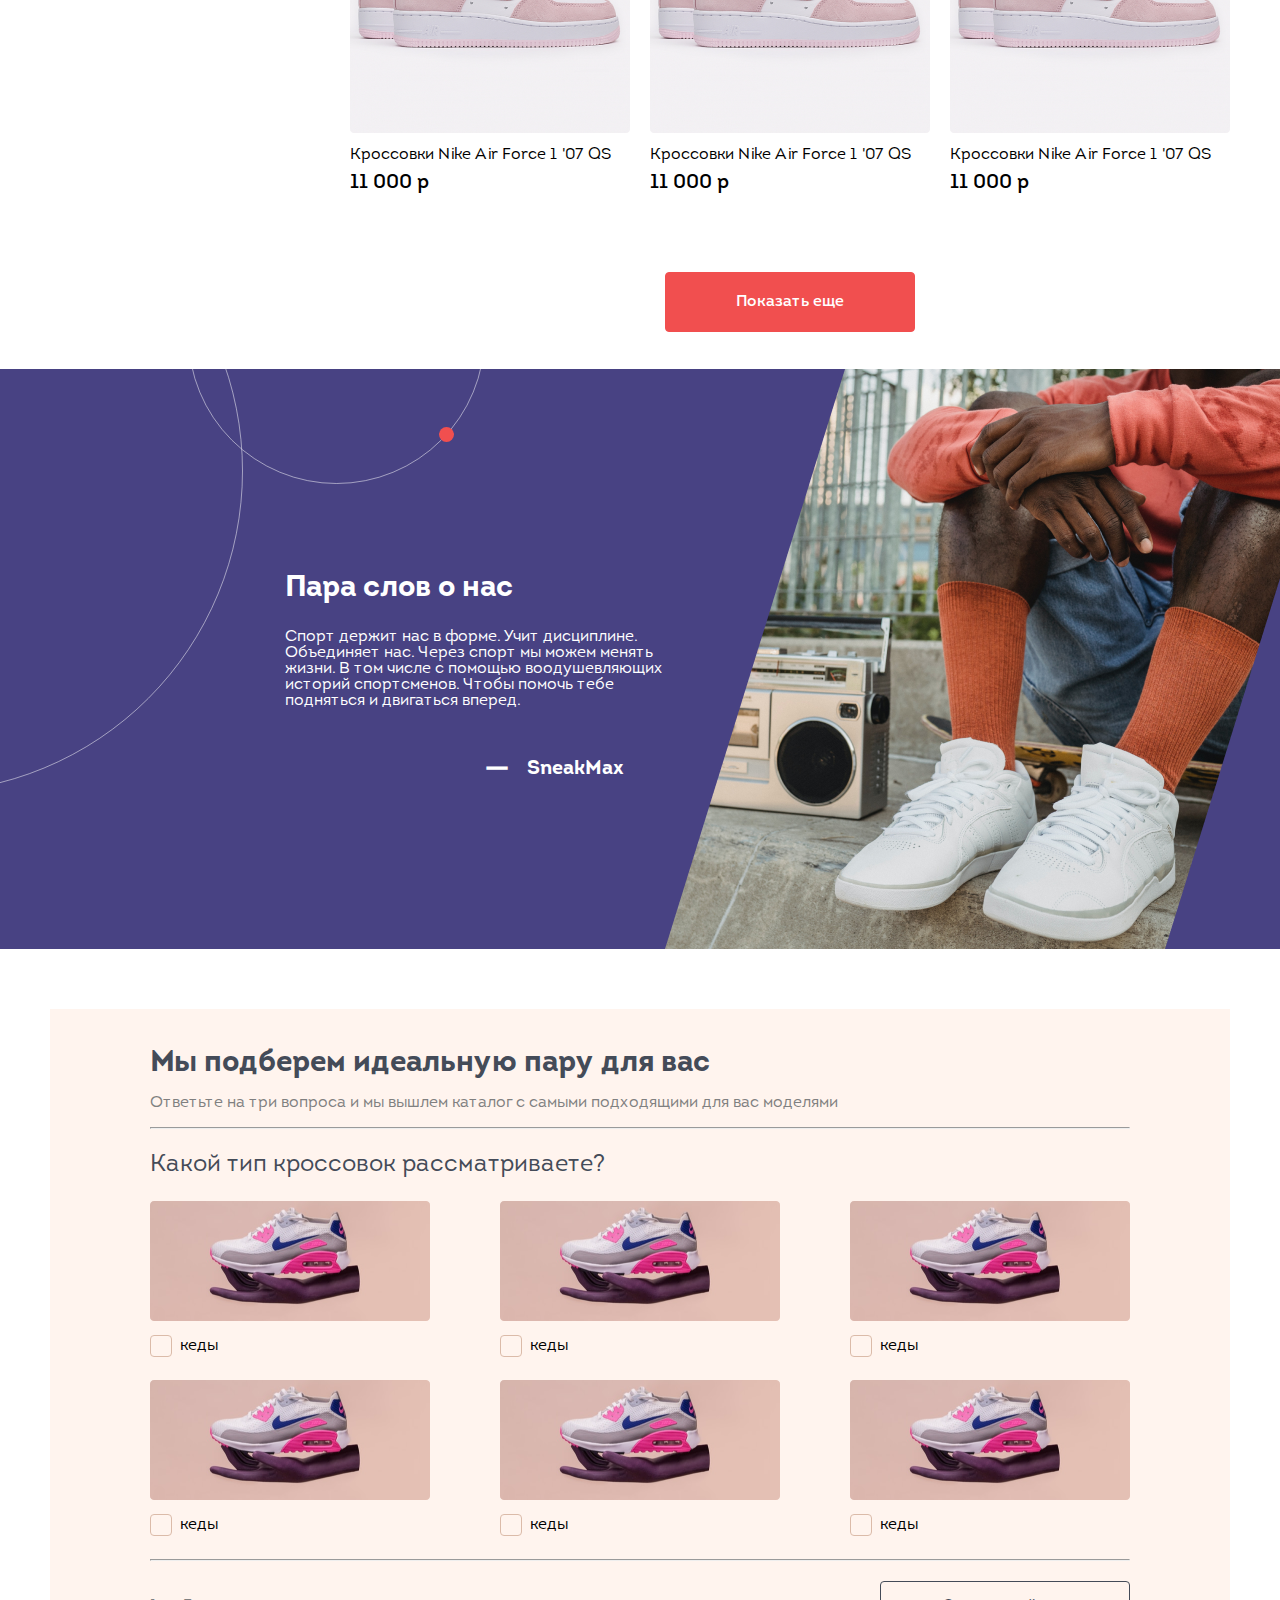
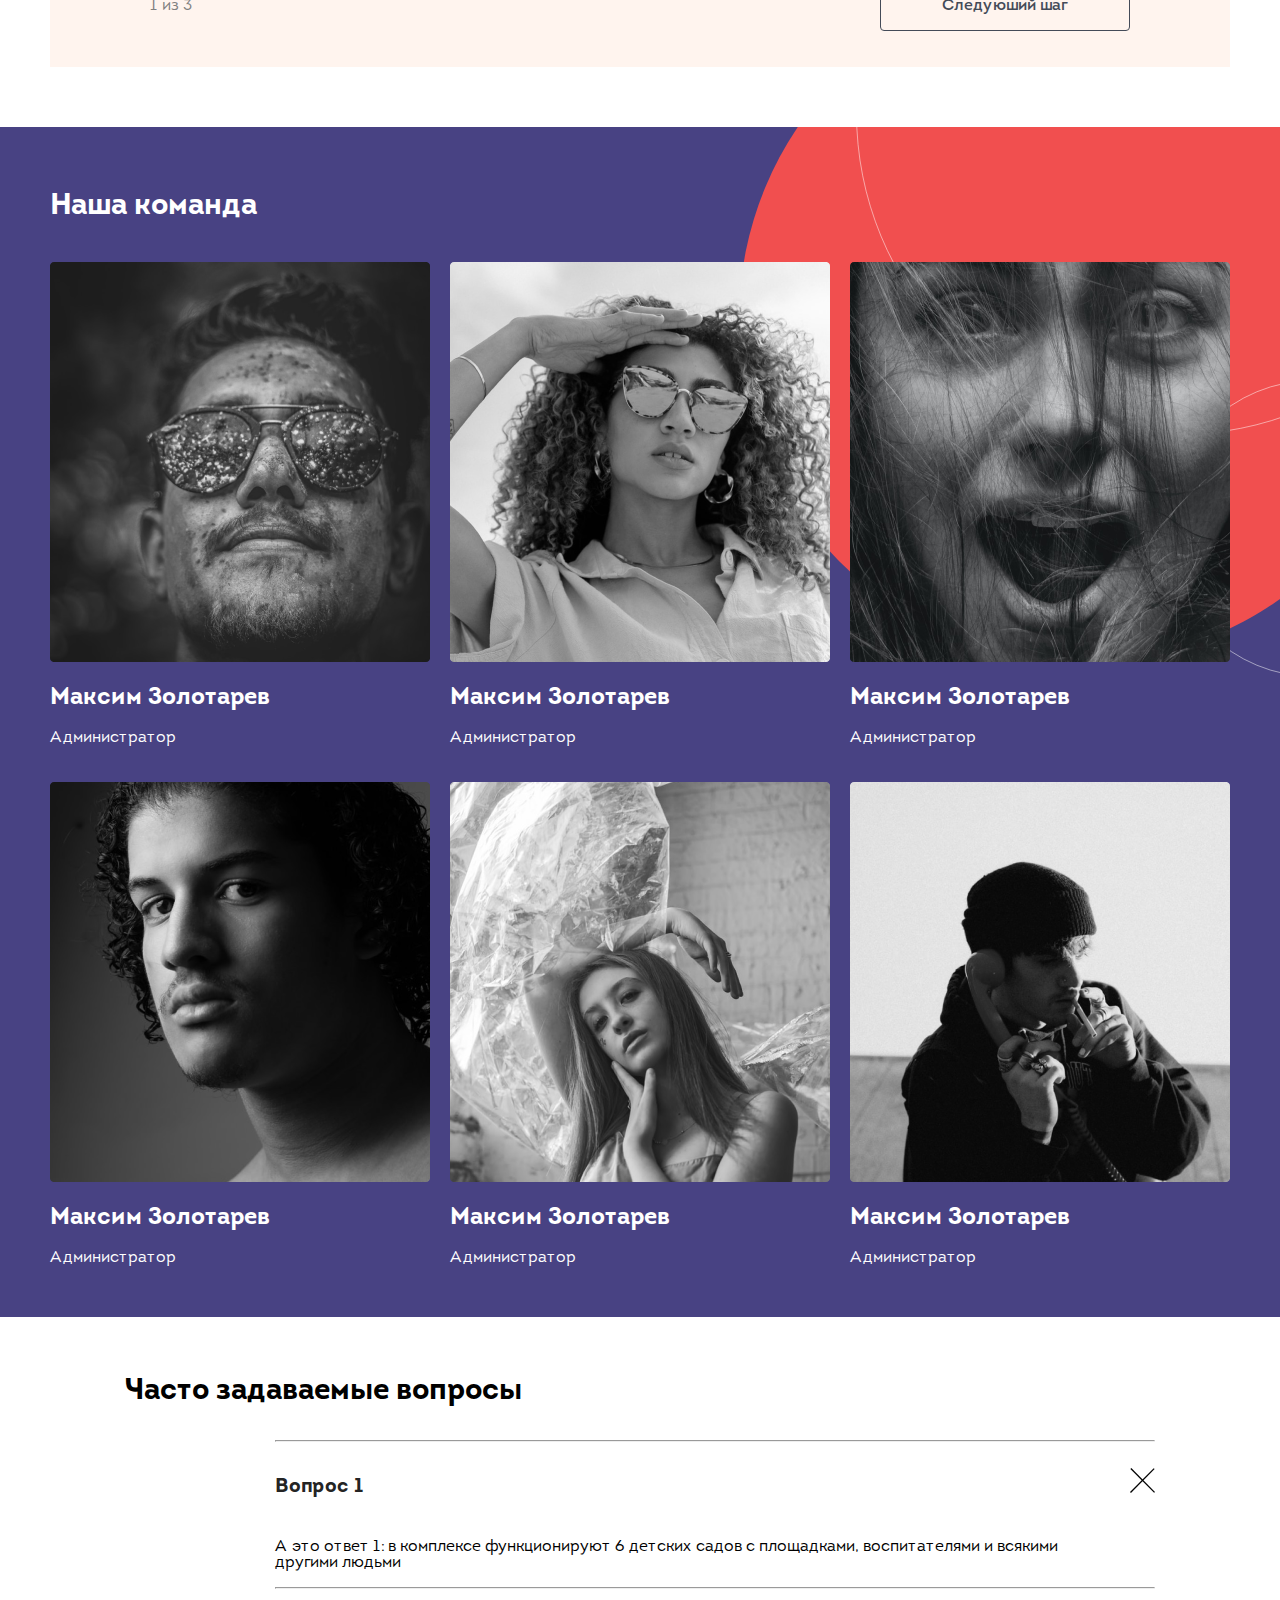
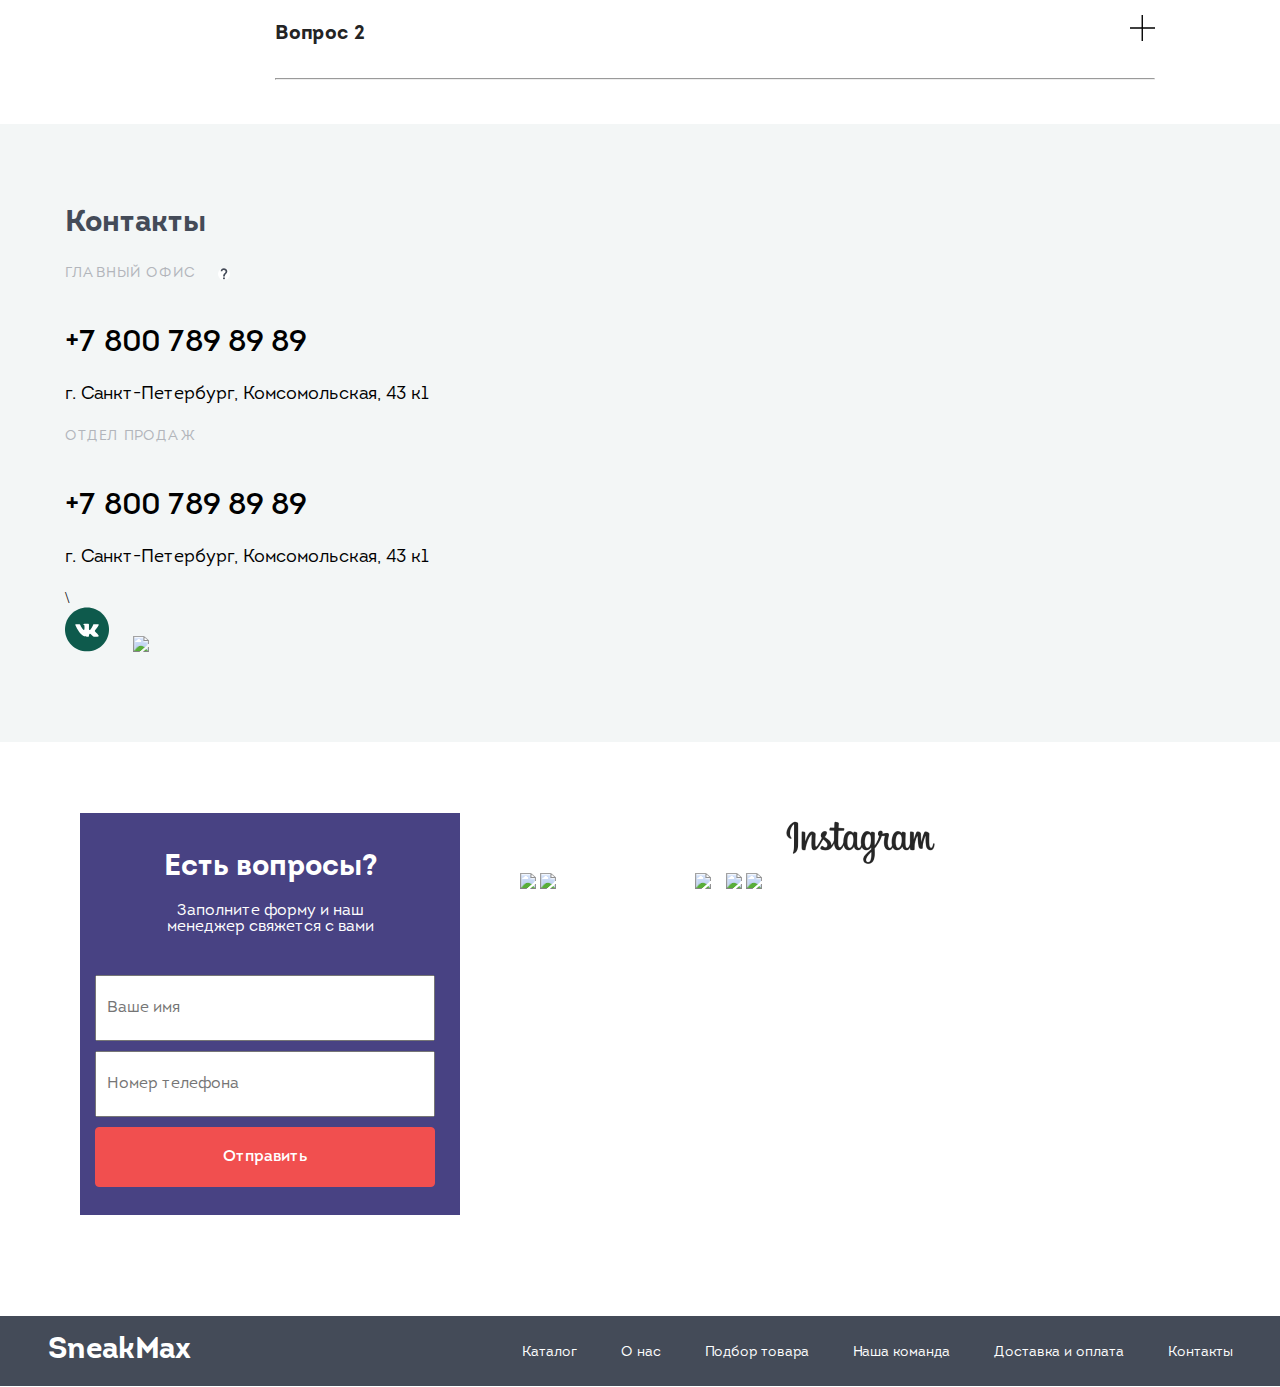
==== commit 6c2e9120: "Add files via upload" ====
--- a/index.html
+++ b/index.html
@@ -8,6 +8,7 @@
     <link rel="stylesheet" href="css/TwoRangers.css">
     <link rel="stylesheet" href="css/styleCheckbox.css">
     <link rel="stylesheet" href="css/styleTooltip.css">
+    <script src="js/script.js"></script>
 </head>
 <body>
     <header>
@@ -26,7 +27,7 @@
                 <li>Доставка и оплата</li></a>
                 <a href="#contact">
                 <li>Контакты</li></a>
-                <li>
+                <li id="basketIcon">
                     <!--Корзина --><img src="img/basket.svg">
                     <!--<div id="countBasket">1</div>-->
                 </li>
@@ -314,13 +315,13 @@
                 <img src="img/trash1.svg">
             </div>-->
         </div>
-        <div id="divTotalbBasket">
+        <div id="divTotalBasket">
             <div id="divTotalBasketFlex">
                 <div id="divTotalPriceBasket">
                     <p>Итого</p>
                     <h4>25 789</h4>
                 </div>
-                <button class="buttonRed">Перейти в корзину</button>
+                <button class="buttonRed" id="buttonBasket">Перейти в корзину</button>
             </div>
         </div>
     </div>
--- a/css/style.css
+++ b/css/style.css
@@ -766,14 +766,14 @@
     display: none;
     position: absolute;
     left: 50%;
-    top: 140px;
+    top: 600px;
 
     width: 1140px;
     height:1313px;
     transform: translate(-50%,-0%);
     /*margin: 0 auto 0 auto;*/
     background-color: white;
-    z-index: 2000;
+    z-index: 900;
 }
 #divModalProductCont{
     margin: 40px;
@@ -908,9 +908,12 @@
     
 /*          ���� �������  */
 #divBasket{
+    display: none;
+    position: fixed;/*absolute*/;
     width: 480px;
     height: 375px;
     background-color: white;
+    z-index: 900;
    
 }   
 #divBasket #divProductInBasket{
@@ -950,7 +953,7 @@
 #divBasket .infoProductInBasket{
     margin-left: -25px;
 }
-#divTotalbBasket{
+#divTotalBasket{
     position: relative;
     width: 480px;
     height: 91px;
@@ -1022,9 +1025,12 @@
 /* ��������� ���� ���������� ������ */
 
 #divPlacingOrder{
+    display: none;
+    position: absolute;
     width: 580px;
     height: 902px;  
-   /* background-color: #dddddd;*/
+    background-color: white;
+    z-index: 900;
 }
 #divPlacingOrderCont{
     margin: 40px;
@@ -1183,6 +1189,9 @@
  /*   height: 50px;*/
 }
 /* ����� 1*/
+#divSelectionFrame1{
+    display: none;
+}
 #divSelectionFrame1 #divSizeSelectFlex{
     display: flex;
     gap: 100px;
@@ -1195,6 +1204,9 @@
 }
 
 /* ����� 2*/
+#divSelectionFrame2{
+    display: none;
+}
 #divSelectionFrame2 textarea{
     resize: none;
     width: 465px;
@@ -1226,7 +1238,9 @@
 }
 
 /* ����� 3*/
-
+#divSelectionReady{
+    display: none;
+}
 #divSelectionReady .divSelectionFrameCont>h2{
     margin-top: 80px;
 }
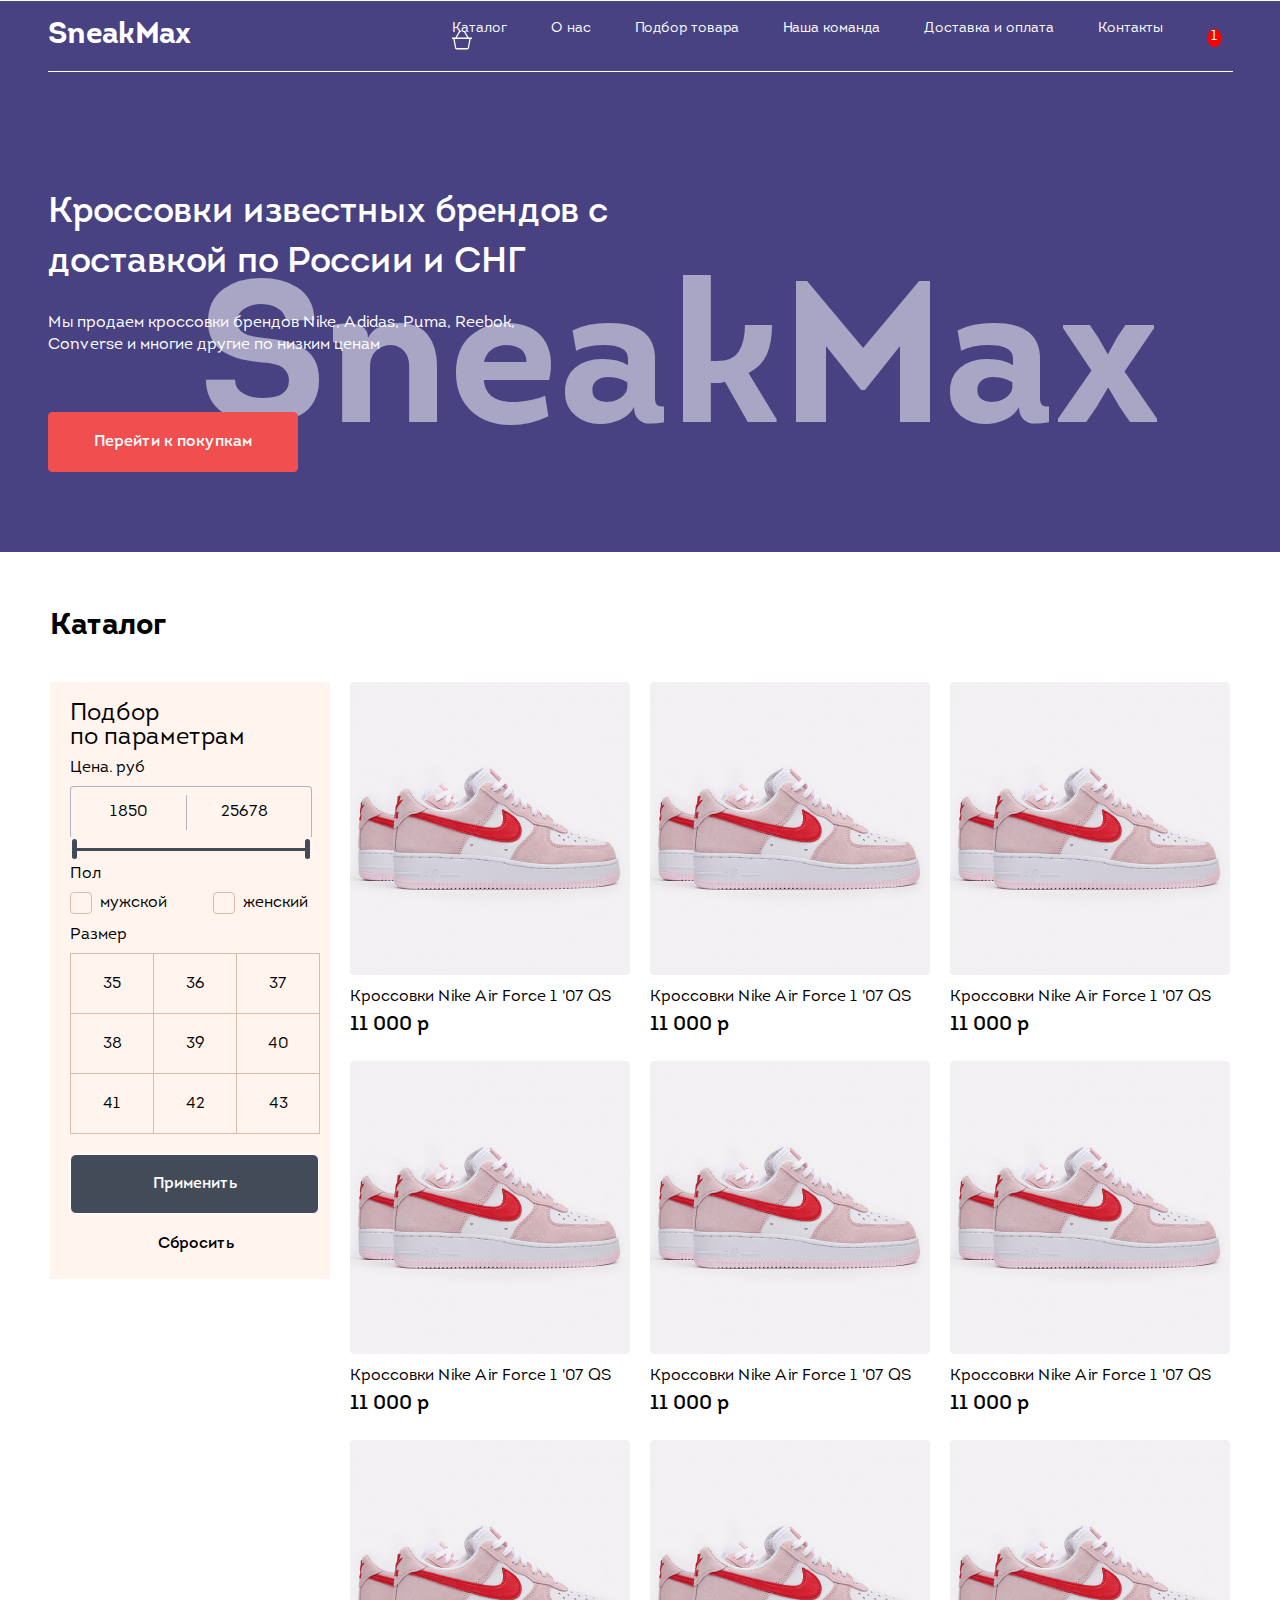
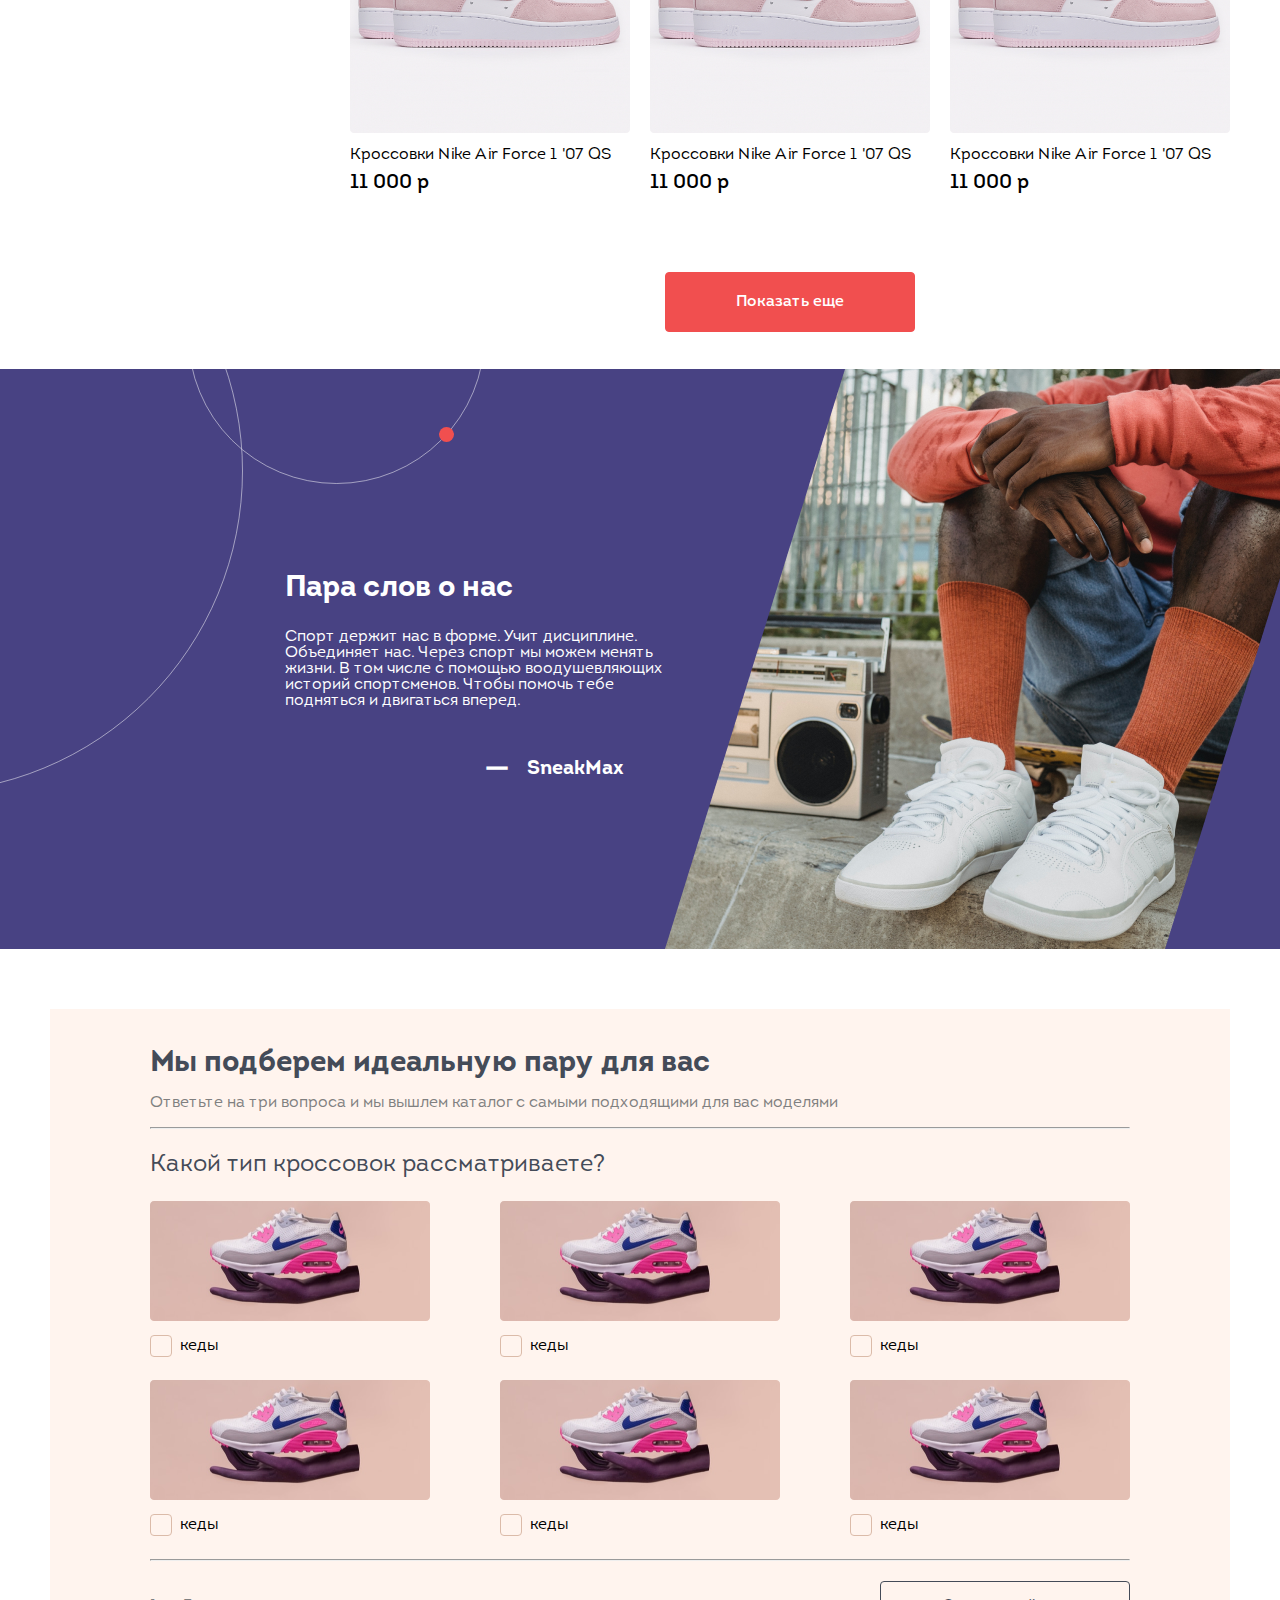
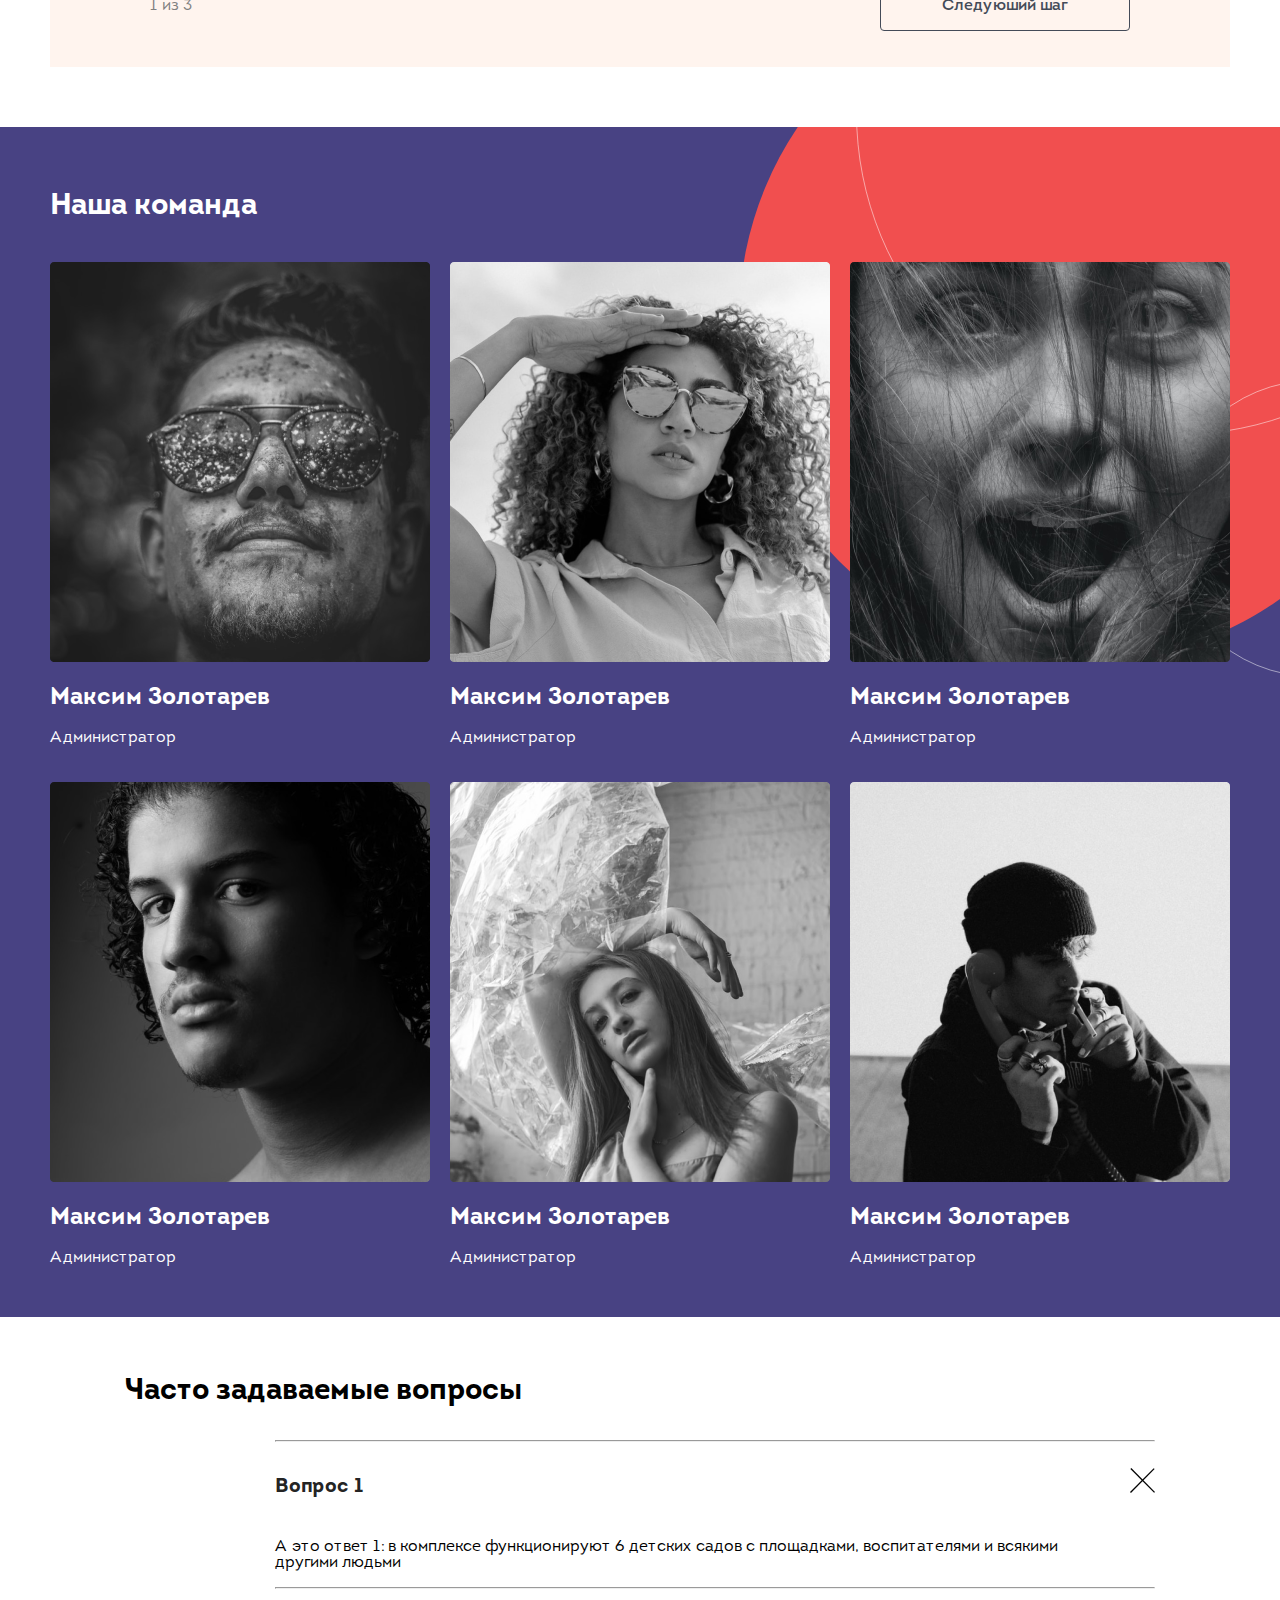
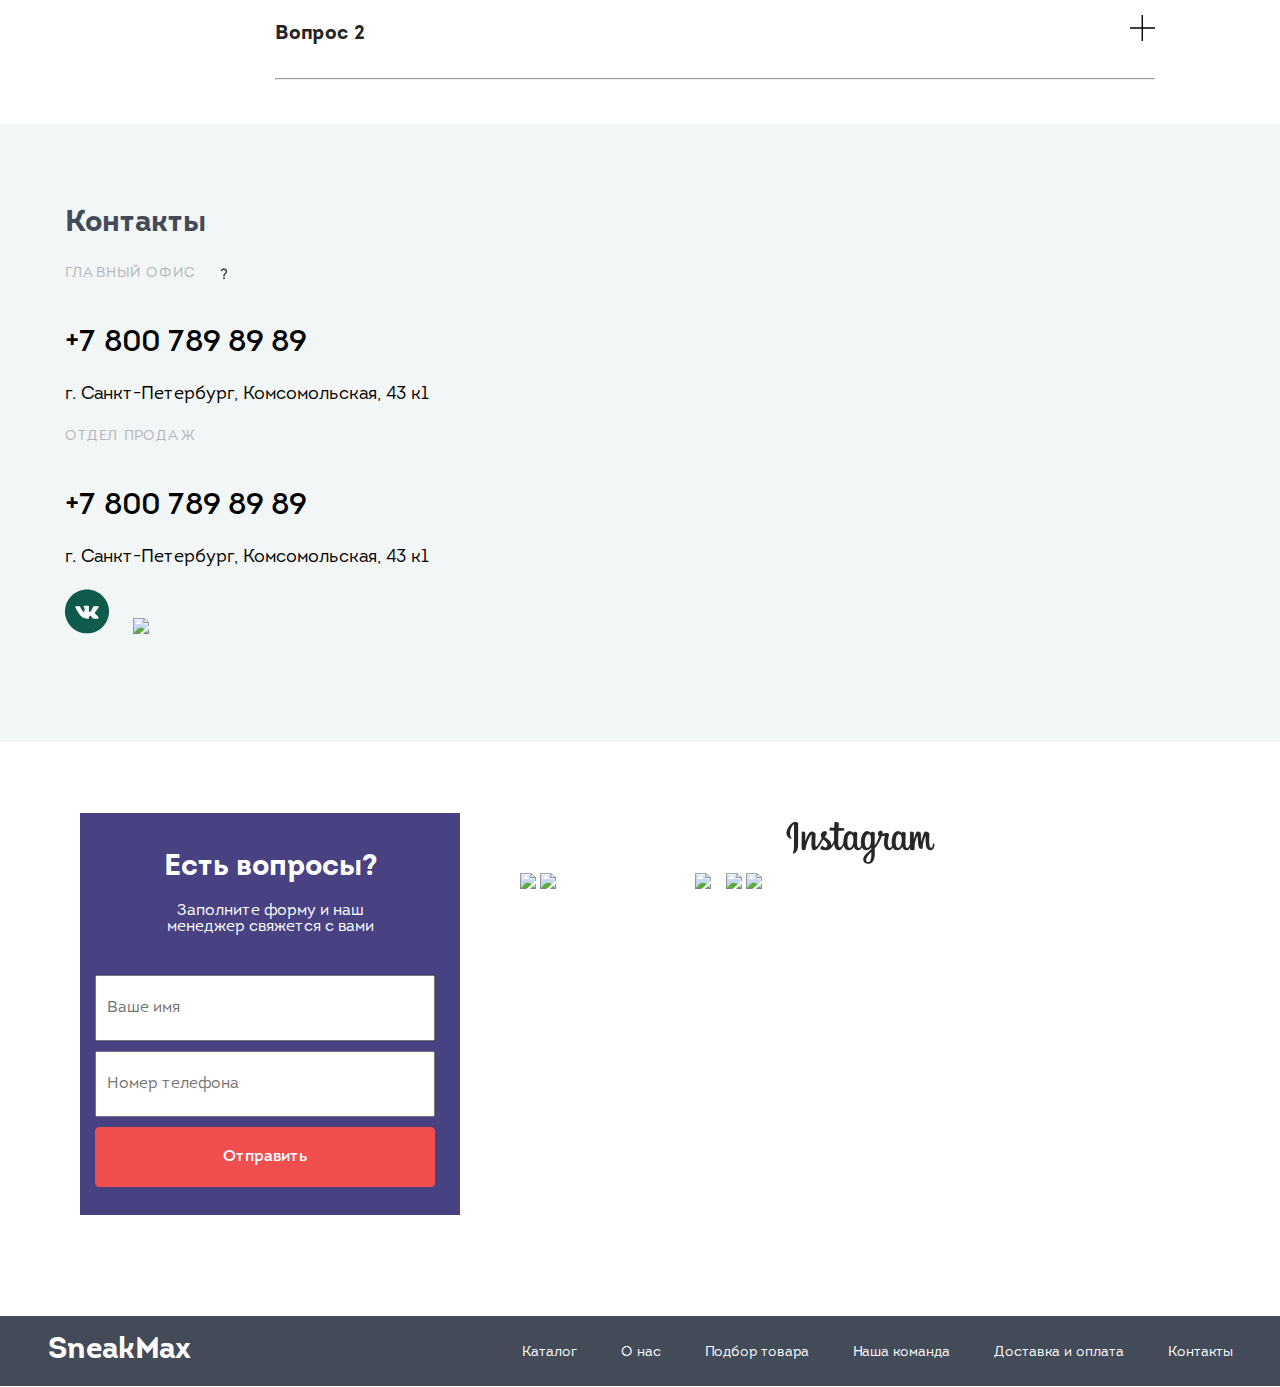
==== commit 1a53b7cb: "Add files via upload" ====
--- a/index.html
+++ b/index.html
@@ -15,23 +15,19 @@
         <div id="divHeadNav">
             <h2>SneakMax</h2>
             <ul>
-                <a href="#divCatalog">
-                <li>Каталог</li></a>
-                <a href="#divPairWordAboutUs">
-                <li>О нас</li></a>
-                <a href="#divSelectionForYou">
-                <li>Подбор товара</li></a>
-                <a href="#divOurTeam">
-                <li>Наша команда</li></a>
-                <a href="#">
-                <li>Доставка и оплата</li></a>
-                <a href="#contact">
-                <li>Контакты</li></a>
-                <li id="basketIcon">
-                    <!--Корзина --><img src="img/basket.svg">
-                    <!--<div id="countBasket">1</div>-->
-                </li>
-
+                
+                <li><a href="#divCatalog">Каталог</a></li>
+                <li><a href="#divPairWordAboutUs">О нас</a></li>
+                
+                <li><a href="#divSelectionForYou">Подбор товара</a></li>
+               
+                <li><a href="#divOurTeam">Наша команда</a></li>
+          
+                <li><a href="#">Доставка и оплата</a></li>
+                <li><a href="#contact">Контакты</a></li>
+               
+                <li id="basketIcon"><img src="img/basket.svg"></li>
+                
             </ul>
             <div id="countBasket">1</div>
         </div>
@@ -71,8 +67,8 @@
                             </div>
                         </div>
                         <div class="rangeslider">
-                            <input class="min input-ranges" name="range_1" type="range" min="1" max="10000" value="1">
-                            <input class="max input-ranges" name="range_1" type="range" min="1" max="10000" value="10000">
+                            <input class="min input-ranges"id="rangeMin" name="range_1" type="range" min="1850" max="25678" value="1">
+                            <input class="max input-ranges"id="rangeMax" name="range_2" type="range" min="1850" max="25678" value="25678">
                         </div>
                         <p>Пол</p>
                         <div id="divCheckbox">
@@ -510,7 +506,7 @@
                     1 из 3
                 </p>
                 <!--<div>-->
-                <button class="buttonWhite" id="btnNextStep">Следуюший шаг</button>
+                <button class="buttonWhite" id="btnNextStep1">Следуюший шаг</button>
                 <!--</div>-->
             </div>
         </div>
@@ -535,14 +531,14 @@
                     1 из 3
                 </p>
                 <!--<div>-->
-                <button class="buttonWhite" id="btnNextStep">Следуюший шаг</button>
+                <button class="buttonWhite" id="btnNextStep2">Следуюший шаг</button>
                 <!--</div>-->
             </div>
         </div>
     </div>
 
 
-    <!-- ФРАМЕ ПОБОРКА ГОТОВА-->
+    <!-- ФРАМЕ ПОdБОРКА ГОТОВА-->
 
 
     <div class="selectFrame"id="divSelectionReady">
@@ -672,7 +668,7 @@
                         <p class="address">г. Санкт-Петербург, Комсомольская, 43 к1</p>
                         <p class="office">ОТДЕЛ ПРОДАЖ</p>
                         <h4 class="telephone">+7 800 789 89 89</h4>
-                        <p class="address">г. Санкт-Петербург, Комсомольская, 43 к1</p>\
+                        <p class="address">г. Санкт-Петербург, Комсомольская, 43 к1</p>
                         <div id="socialNetwork">
                             <a href="#"><img src="img/VK.svg"></a>
                             <a href="#"><img src="img/instagram.svg"></a>
--- a/css/style.css
+++ b/css/style.css
@@ -11,10 +11,12 @@
     src: url(../fonts/Intro-Bold.ttf);
 }
 body {
-    margin: 0;
+    margin: 0 auto 0 auto;
+    /*max-width: 1185px;*/
 }
 a{
     font-family: Intro Book;
+    text-decoration: none;
     font-size: 14px;
     font-weight: 400;
     line-height: 14px;
@@ -105,6 +107,7 @@
 header{
     position: fixed;
     width: 100%;
+    /*max-width: 1185px;*/
     height: 70px;
     top: 1px;
     background-color: #484283;
@@ -115,6 +118,7 @@
     align-items:center;
     justify-content: space-between;
     width: 1185px;
+    min-width: 1185px;
     height: 70px;
     margin: 0 auto 0 auto;
   /*  padding-top: 10px;*/
@@ -126,6 +130,7 @@
    /* margin-top: 0*/;
 }
 header #divHeadNav ul{
+    width: 1185px;
     margin: 0 0 0 180px;
 }
 header #divHeadNav li{
@@ -160,13 +165,14 @@
 #divLogo{
 
     width: 100%;
+    min-width: 1185px;
     height: 528px;
     background-color:#484283;
 }
 #divLogo #divLogoCont{
     position: relative;
     width: 1185px;
-    height: 300px;
+    height: 528px;/*300px;*/
     top: 164px;
     margin: 0 auto 0 auto;
     z-index: 1;
